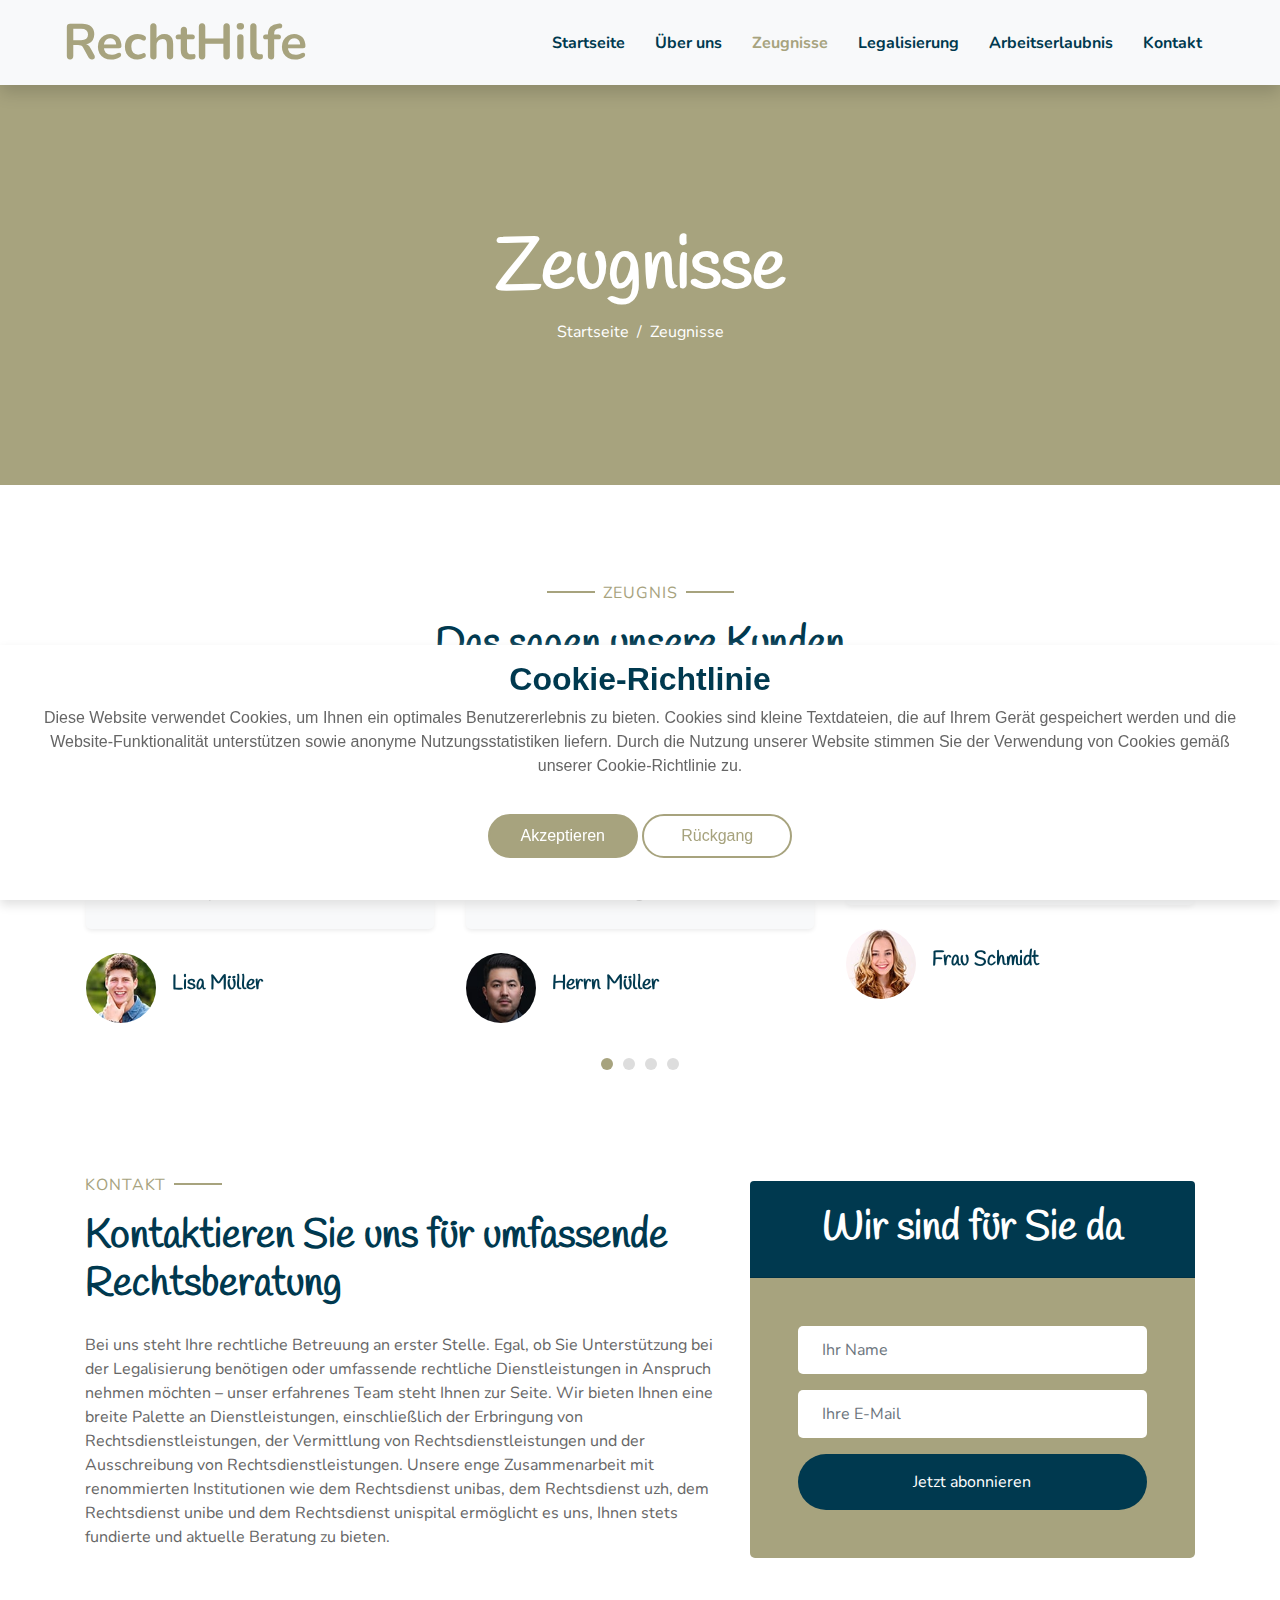
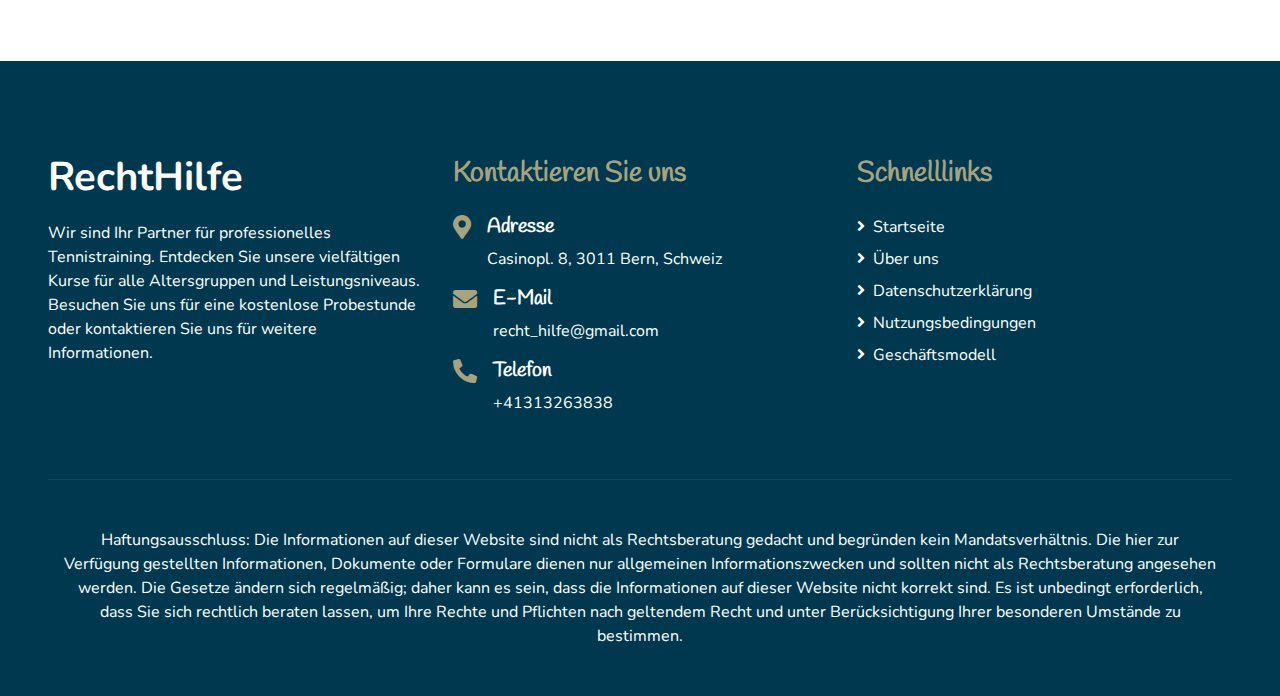
==== testimonials.html @ 183bb385 "WIP" ====
<!DOCTYPE html>
<html lang="en">
    <head>
        <meta charset="utf-8" />
        <title>RechtHilfe</title>
        <meta content="width=device-width, initial-scale=1.0" name="viewport" />
        <meta content="Free HTML Templates" name="keywords" />
        <meta content="Free HTML Templates" name="description" />

        <!-- Favicon -->
        <link href="img/favicon.ico" rel="icon" />

        <!-- Google Web Fonts -->
        <link rel="preconnect" href="https://fonts.gstatic.com" />
        <link
            href="https://fonts.googleapis.com/css2?family=Handlee&family=Nunito&display=swap"
            rel="stylesheet"
        />

        <!-- Font Awesome -->
        <link
            href="https://cdnjs.cloudflare.com/ajax/libs/font-awesome/5.10.0/css/all.min.css"
            rel="stylesheet"
        />

        <!-- Flaticon Font -->
        <link href="lib/flaticon/font/flaticon.css" rel="stylesheet" />

        <!-- Libraries Stylesheet -->
        <link
            href="lib/owlcarousel/assets/owl.carousel.min.css"
            rel="stylesheet"
        />
        <link href="lib/lightbox/css/lightbox.min.css" rel="stylesheet" />

        <!-- Customized Bootstrap Stylesheet -->
        <link href="css/style.css" rel="stylesheet" />
    </head>

    <body>
        <!-- Navbar Start -->
        <div class="container-fluid bg-light position-relative shadow">
            <nav
                class="navbar navbar-expand-lg bg-light navbar-light py-3 py-lg-0 px-0 px-lg-5"
            >
                <a
                    href="index.html"
                    class="navbar-brand font-weight-bold text-secondary"
                    style="font-size: 50px"
                >
                    <span class="text-primary">RechtHilfe</span>
                </a>
                <button
                    type="button"
                    class="navbar-toggler"
                    data-toggle="collapse"
                    data-target="#navbarCollapse"
                >
                    <span class="navbar-toggler-icon"></span>
                </button>
                <div
                    class="collapse navbar-collapse justify-content-between"
                    id="navbarCollapse"
                >
                    <div
                        class="navbar-nav font-weight-bold py-0"
                        style="margin-left: auto"
                    >
                        <a href="index.html" class="nav-item nav-link"
                            >Startseite</a
                        >
                        <a href="about.html" class="nav-item nav-link"
                            >Über uns</a
                        >
                        <a
                            href="testimonials.html"
                            class="nav-item nav-link active"
                            >Zeugnisse</a
                        >
                        <a href="legalization.html" class="nav-item nav-link"
                            >Legalisierung</a
                        >
                        <a href="work-permit.html" class="nav-item nav-link"
                            >Arbeitserlaubnis</a
                        >
                        <a href="contact.html" class="nav-item nav-link"
                            >Kontakt</a
                        >
                    </div>
                </div>
            </nav>
        </div>

        <!-- Navbar End -->

        <!-- Header Start -->
        <div class="container-fluid bg-primary mb-5">
            <div
                class="d-flex flex-column align-items-center justify-content-center"
                style="min-height: 400px"
            >
                <h3 class="display-3 font-weight-bold text-white">Zeugnisse</h3>
                <div class="d-inline-flex text-white">
                    <p class="m-0">
                        <a class="text-white" href="index.html">Startseite</a>
                    </p>
                    <p class="m-0 px-2">/</p>
                    <p class="m-0">Zeugnisse</p>
                </div>
            </div>
        </div>
        <!-- Header End -->

        <!-- Testimonial Start -->
        <div class="container-fluid py-5">
            <div class="container p-0">
                <div class="text-center pb-2">
                    <p class="section-title px-5">
                        <span class="px-2">Zeugnis</span>
                    </p>
                    <h1 class="mb-4">Das sagen unsere Kunden</h1>
                </div>
                <div class="owl-carousel testimonial-carousel">
                    <div class="testimonial-item px-3">
                        <div class="bg-light shadow-sm rounded mb-4 p-4">
                            <h3
                                class="fas fa-quote-left text-primary mr-3"
                            ></h3>
                            Die kompetente Unterstützung durch die Anwälte der
                            Kanzlei war entscheidend für den Erfolg unseres
                            Rechtsstreits. Besonders beeindruckt hat mich die
                            klare Kommunikation und die effiziente Erbringung
                            von Rechtsdienstleistungen.
                        </div>
                        <div class="d-flex align-items-center">
                            <img
                                class="rounded-circle"
                                src="img/testimonial-1.jpg"
                                style="width: 70px; height: 70px"
                                alt="Image"
                            />
                            <div class="pl-3">
                                <h5>Herrn Müller</h5>
                            </div>
                        </div>
                    </div>
                    <div class="testimonial-item px-3">
                        <div class="bg-light shadow-sm rounded mb-4 p-4">
                            <h3
                                class="fas fa-quote-left text-primary mr-3"
                            ></h3>
                            Vielen Dank an das Team für die schnelle Vermittlung
                            von Rechtsdienstleistungen. Ihre Expertise und Ihr
                            Engagement haben es uns ermöglicht, eine
                            maßgeschneiderte Lösung für unser Unternehmen zu
                            finden.
                        </div>
                        <div class="d-flex align-items-center">
                            <img
                                class="rounded-circle"
                                src="img/testimonial-2.jpg"
                                style="width: 70px; height: 70px"
                                alt="Image"
                            />
                            <div class="pl-3">
                                <h5>Frau Schmidt</h5>
                            </div>
                        </div>
                    </div>
                    <div class="testimonial-item px-3">
                        <div class="bg-light shadow-sm rounded mb-4 p-4">
                            <h3
                                class="fas fa-quote-left text-primary mr-3"
                            ></h3>
                            Die unentgeltlichen Rechtsdienstleistungen waren
                            eine große Hilfe während einer schwierigen Zeit. Die
                            Anwälte waren nicht nur fachlich versiert, sondern
                            auch sehr unterstützend.
                        </div>
                        <div class="d-flex align-items-center">
                            <img
                                class="rounded-circle"
                                src="img/testimonial-3.jpg"
                                style="width: 70px; height: 70px"
                                alt="Image"
                            />
                            <div class="pl-3">
                                <h5>Herrn Wagner</h5>
                            </div>
                        </div>
                    </div>
                    <div class="testimonial-item px-3">
                        <div class="bg-light shadow-sm rounded mb-4 p-4">
                            <h3
                                class="fas fa-quote-left text-primary mr-3"
                            ></h3>
                            Die Zusammenarbeit mit der Kanzlei war äußerst
                            professionell. Besonders geschätzt habe ich die
                            umfassende Beratung und die transparente
                            Ausschreibung von Rechtsdienstleistungen. Kann die
                            Kanzlei nur weiterempfehlen.
                        </div>
                        <div class="d-flex align-items-center">
                            <img
                                class="rounded-circle"
                                src="img/testimonial-4.jpg"
                                style="width: 70px; height: 70px"
                                alt="Image"
                            />
                            <div class="pl-3">
                                <h5>Lisa Müller</h5>
                            </div>
                        </div>
                    </div>
                </div>
            </div>
        </div>
        <!-- Testimonial End -->

        <!-- Registration Start -->
        <div class="container-fluid py-5">
            <div class="container">
                <div class="row align-items-center">
                    <div class="col-lg-7 mb-5 mb-lg-0">
                        <p class="section-title pr-5">
                            <span class="pr-2">Kontakt</span>
                        </p>
                        <h1 class="mb-4">
                            Kontaktieren Sie uns für umfassende Rechtsberatung
                        </h1>
                        <p>
                            Bei uns steht Ihre rechtliche Betreuung an erster
                            Stelle. Egal, ob Sie Unterstützung bei der
                            Legalisierung benötigen oder umfassende rechtliche
                            Dienstleistungen in Anspruch nehmen möchten – unser
                            erfahrenes Team steht Ihnen zur Seite. Wir bieten
                            Ihnen eine breite Palette an Dienstleistungen,
                            einschließlich der Erbringung von
                            Rechtsdienstleistungen, der Vermittlung von
                            Rechtsdienstleistungen und der Ausschreibung von
                            Rechtsdienstleistungen. Unsere enge Zusammenarbeit
                            mit renommierten Institutionen wie dem Rechtsdienst
                            unibas, dem Rechtsdienst uzh, dem Rechtsdienst unibe
                            und dem Rechtsdienst unispital ermöglicht es uns,
                            Ihnen stets fundierte und aktuelle Beratung zu
                            bieten.
                        </p>
                    </div>
                    <div class="col-lg-5">
                        <div class="card border-0">
                            <div
                                class="card-header bg-secondary text-center p-4"
                            >
                                <h1 class="text-white m-0">
                                    Wir sind für Sie da
                                </h1>
                            </div>
                            <div
                                class="card-body rounded-bottom bg-primary p-5"
                            >
                                <form>
                                    <div class="form-group">
                                        <input
                                            type="text"
                                            class="form-control border-0 p-4"
                                            placeholder="Ihr Name"
                                            required="required"
                                        />
                                    </div>
                                    <div class="form-group">
                                        <input
                                            type="email"
                                            class="form-control border-0 p-4"
                                            placeholder="Ihre E-Mail"
                                            required="required"
                                            id="email"
                                        />
                                        <div
                                            id="result"
                                            style="color: red"
                                        ></div>
                                    </div>
                                    <div>
                                        <button
                                            class="btn btn-secondary btn-block border-0 py-3"
                                            type="submit"
                                            id="submit"
                                            onclick="sendForm()"
                                        >
                                            Jetzt abonnieren
                                        </button>
                                    </div>
                                </form>
                            </div>
                        </div>
                    </div>
                </div>
            </div>
        </div>
        <!-- Registration End -->

        <!-- Footer Start -->
        <div
            class="container-fluid bg-secondary text-white mt-5 py-5 px-sm-3 px-md-5"
        >
            <div class="row pt-5">
                <div class="col-lg-4 col-md-6 mb-5">
                    <a
                        href=""
                        class="navbar-brand font-weight-bold text-primary m-0 mb-4 p-0"
                        style="font-size: 40px; line-height: 40px"
                    >
                        <span class="text-white">RechtHilfe </span>
                    </a>
                    <p>
                        Wir sind Ihr Partner für professionelles Tennistraining.
                        Entdecken Sie unsere vielfältigen Kurse für alle
                        Altersgruppen und Leistungsniveaus. Besuchen Sie uns für
                        eine kostenlose Probestunde oder kontaktieren Sie uns
                        für weitere Informationen.
                    </p>
                </div>
                <div class="col-lg-4 col-md-6 mb-5">
                    <h3 class="text-primary mb-4">Kontaktieren Sie uns</h3>
                    <div class="d-flex">
                        <h4 class="fa fa-map-marker-alt text-primary"></h4>
                        <div class="pl-3">
                            <h5 class="text-white">Adresse</h5>
                            <p>Casinopl. 8, 3011 Bern, Schweiz</p>
                        </div>
                    </div>
                    <div class="d-flex">
                        <h4 class="fa fa-envelope text-primary"></h4>
                        <div class="pl-3">
                            <h5 class="text-white">E-Mail</h5>
                            <p>recht_hilfe@gmail.com</p>
                        </div>
                    </div>
                    <div class="d-flex">
                        <h4 class="fa fa-phone-alt text-primary"></h4>
                        <div class="pl-3">
                            <h5 class="text-white">Telefon</h5>
                            <p>+41313263838</p>
                        </div>
                    </div>
                </div>
                <div class="col-lg-4 col-md-6 mb-5">
                    <h3 class="text-primary mb-4">Schnelllinks</h3>
                    <div class="d-flex flex-column justify-content-start">
                        <a class="text-white mb-2" href="index.html"
                            ><i class="fa fa-angle-right mr-2"></i>Startseite</a
                        >
                        <a class="text-white mb-2" href="about.html"
                            ><i class="fa fa-angle-right mr-2"></i>Über uns</a
                        >
                        <a class="text-white mb-2" href="privacy-policy.html"
                            ><i class="fa fa-angle-right mr-2"></i
                            >Datenschutzerklärung</a
                        >
                        <a class="text-white mb-2" href="terms-of-use.html"
                            ><i class="fa fa-angle-right mr-2"></i
                            >Nutzungsbedingungen</a
                        >
                        <a class="text-white mb-2" href="business-model.html"
                            ><i class="fa fa-angle-right mr-2"></i
                            >Geschäftsmodell</a
                        >
                    </div>
                </div>
                <!-- <div class="col-lg-3 col-md-6 mb-5">
            <h3 class="text-primary mb-4">Newsletter</h3>
            <form action="">
                <div class="form-group">
                    <input
                        type="text"
                        class="form-control border-0 py-4"
                        placeholder="Ihr Name"
                        required="required"
                    />
                </div>
                <div class="form-group">
                    <input
                        type="email"
                        class="form-control border-0 py-4"
                        placeholder="Ihre E-Mail"
                        required="required"
                        id="email"
                    />
                    <div id="result" style="color: red"></div>
                </div>
                <div>
                    <button
                        class="btn btn-primary btn-block border-0 py-3"
                        type="submit"
                        id="submit"
                        onclick="sendForm()"
                    >
                        Jetzt abonnieren
                    </button>
                </div>
            </form>
        </div> -->
            </div>
            <div
                class="container-fluid pt-5"
                style="border-top: 1px solid rgba(23, 162, 184, 0.2)"
            >
                <p class="m-0 text-center text-white">
                    Haftungsausschluss: Die Informationen auf dieser Website
                    sind nicht als Rechtsberatung gedacht und begründen kein
                    Mandatsverhältnis. Die hier zur Verfügung gestellten
                    Informationen, Dokumente oder Formulare dienen nur
                    allgemeinen Informationszwecken und sollten nicht als
                    Rechtsberatung angesehen werden. Die Gesetze ändern sich
                    regelmäßig; daher kann es sein, dass die Informationen auf
                    dieser Website nicht korrekt sind. Es ist unbedingt
                    erforderlich, dass Sie sich rechtlich beraten lassen, um
                    Ihre Rechte und Pflichten nach geltendem Recht und unter
                    Berücksichtigung Ihrer besonderen Umstände zu bestimmen.
                </p>
            </div>
        </div>

        <!-- Footer End -->

        <!-- Back to Top -->
        <a href="#" class="btn btn-primary p-3 back-to-top"
            ><i class="fa fa-angle-double-up"></i
        ></a>

        <!-- Cookie banner -->
        <div class="cookie-wrapper show">
            <div>
                <i class="bx bx-cookie"></i>
                <h2 style="text-align: center">Cookie-Richtlinie</h2>
            </div>

            <div class="data">
                <p>
                    Diese Website verwendet Cookies, um Ihnen ein optimales
                    Benutzererlebnis zu bieten. Cookies sind kleine Textdateien,
                    die auf Ihrem Gerät gespeichert werden und die
                    Website-Funktionalität unterstützen sowie anonyme
                    Nutzungsstatistiken liefern. Durch die Nutzung unserer
                    Website stimmen Sie der Verwendung von Cookies gemäß unserer
                    Cookie-Richtlinie zu.
                </p>
            </div>

            <div class="buttons">
                <button class="cookie-button" id="acceptBtn">
                    Akzeptieren
                </button>
                <button class="cookie-button" id="declineBtn">Rückgang</button>
            </div>
        </div>
        <!-- End Cookie banner -->

        <!-- JavaScript Libraries -->
        <script src="https://code.jquery.com/jquery-3.4.1.min.js"></script>
        <script src="https://stackpath.bootstrapcdn.com/bootstrap/4.4.1/js/bootstrap.bundle.min.js"></script>
        <script src="lib/easing/easing.min.js"></script>
        <script src="lib/owlcarousel/owl.carousel.min.js"></script>
        <script src="lib/isotope/isotope.pkgd.min.js"></script>
        <script src="lib/lightbox/js/lightbox.min.js"></script>

        <!-- Contact Javascript File -->
        <script src="mail/jqBootstrapValidation.min.js"></script>
        <script src="mail/contact.js"></script>

        <!-- Template Javascript -->
        <script src="js/main.js"></script>
        <script src="js/contact-form.js"></script>
        <script src="js/cookiebanner.js"></script>
    </body>
</html>
---- lib/flaticon/font/flaticon.css ----
@font-face {
  font-family: "Flaticon";
  src: url("./Flaticon.eot");
  src: url("./Flaticon.eot?#iefix") format("embedded-opentype"),
       url("./Flaticon.woff2") format("woff2"),
       url("./Flaticon.woff") format("woff"),
       url("./Flaticon.ttf") format("truetype"),
       url("./Flaticon.svg#Flaticon") format("svg");
  font-weight: normal;
  font-style: normal;
}

@media screen and (-webkit-min-device-pixel-ratio:0) {
  @font-face {
    font-family: "Flaticon";
    src: url("./Flaticon.svg#Flaticon") format("svg");
  }
}

[class^="flaticon-"]:before, [class*=" flaticon-"]:before,
[class^="flaticon-"]:after, [class*=" flaticon-"]:after {   
  font-family: Flaticon;
        font-size: 20px;
font-style: normal;
margin-left: 20px;
}

.flaticon-001-swing:before { content: "\f100"; }
.flaticon-002-bricks:before { content: "\f101"; }
.flaticon-003-feeding-bottle:before { content: "\f102"; }
.flaticon-004-balloons:before { content: "\f103"; }
.flaticon-005-marker:before { content: "\f104"; }
.flaticon-006-spinning-top:before { content: "\f105"; }
.flaticon-007-sandbox:before { content: "\f106"; }
.flaticon-008-tambourine:before { content: "\f107"; }
.flaticon-009-bib:before { content: "\f108"; }
.flaticon-010-slide:before { content: "\f109"; }
.flaticon-011-mat:before { content: "\f10a"; }
.flaticon-012-kite:before { content: "\f10b"; }
.flaticon-013-brush:before { content: "\f10c"; }
.flaticon-014-blackboard:before { content: "\f10d"; }
.flaticon-015-potty:before { content: "\f10e"; }
.flaticon-016-apple:before { content: "\f10f"; }
.flaticon-017-toy-car:before { content: "\f110"; }
.flaticon-018-ball:before { content: "\f111"; }
.flaticon-019-pencil:before { content: "\f112"; }
.flaticon-020-rattle:before { content: "\f113"; }
.flaticon-021-juice-box:before { content: "\f114"; }
.flaticon-022-drum:before { content: "\f115"; }
.flaticon-023-girl:before { content: "\f116"; }
.flaticon-024-shape-toy:before { content: "\f117"; }
.flaticon-025-sandwich:before { content: "\f118"; }
.flaticon-026-paper-boat:before { content: "\f119"; }
.flaticon-027-xylophone:before { content: "\f11a"; }
.flaticon-028-kindergarten:before { content: "\f11b"; }
.flaticon-029-clock:before { content: "\f11c"; }
.flaticon-030-crayons:before { content: "\f11d"; }
.flaticon-031-bell:before { content: "\f11e"; }
.flaticon-032-book:before { content: "\f11f"; }
.flaticon-033-blocks:before { content: "\f120"; }
.flaticon-034-popsicle:before { content: "\f121"; }
.flaticon-035-table:before { content: "\f122"; }
.flaticon-036-boy:before { content: "\f123"; }
.flaticon-037-toys:before { content: "\f124"; }
.flaticon-038-locker:before { content: "\f125"; }
.flaticon-039-seesaw:before { content: "\f126"; }
.flaticon-040-puzzle:before { content: "\f127"; }
.flaticon-041-abacus:before { content: "\f128"; }
.flaticon-042-synthesizer:before { content: "\f129"; }
.flaticon-043-teddy-bear:before { content: "\f12a"; }
.flaticon-044-scissors:before { content: "\f12b"; }
.flaticon-045-cookies:before { content: "\f12c"; }
.flaticon-046-bucket:before { content: "\f12d"; }
.flaticon-047-backpack:before { content: "\f12e"; }
.flaticon-048-paper-plane:before { content: "\f12f"; }
.flaticon-049-cutlery:before { content: "\f130"; }
.flaticon-050-fence:before { content: "\f131"; }
---- css/style.css ----
/******* Bootstrap Theming ********/

:root {
    --blue: #007bff;
    --indigo: #6610f2;
    --purple: #6f42c1;
    --pink: #e83e8c;
    --red: #dc3545;
    --orange: #fd7e14;
    --yellow: #ffc107;
    --green: #28a745;
    --teal: #20c997;
    --cyan: #a7a37e;
    --white: #fff;
    --gray: #6c757d;
    --gray-dark: #343a40;
    --primary: #a7a37e;
    --secondary: #00394f;
    --success: #28a745;
    --info: #a7a37e;
    --warning: #ffc107;
    --danger: #dc3545;
    --light: #f8f9fa;
    --dark: #343a40;
    --breakpoint-xs: 0;
    --breakpoint-sm: 576px;
    --breakpoint-md: 768px;
    --breakpoint-lg: 992px;
    --breakpoint-xl: 1200px;
    --font-family-sans-serif: 'Nunito', sans-serif;
    --font-family-monospace: SFMono-Regular, Menlo, Monaco, Consolas,
        'Liberation Mono', 'Courier New', monospace;
}

*,
*::before,
*::after {
    box-sizing: border-box;
}

html {
    font-family: sans-serif;
    line-height: 1.15;
    -webkit-text-size-adjust: 100%;
    -webkit-tap-highlight-color: rgba(0, 0, 0, 0);
}

article,
aside,
figcaption,
figure,
footer,
header,
hgroup,
main,
nav,
section {
    display: block;
}

body {
    margin: 0;
    font-family: 'Nunito', sans-serif;
    font-size: 1rem;
    font-weight: 400;
    line-height: 1.5;
    color: #666666;
    text-align: left;
    background-color: #fff;
}

[tabindex='-1']:focus:not(:focus-visible) {
    outline: 0 !important;
}

hr {
    box-sizing: content-box;
    height: 0;
    overflow: visible;
}

h1,
h2,
h3,
h4,
h5,
h6 {
    margin-top: 0;
    margin-bottom: 0.5rem;
}

p {
    margin-top: 0;
    margin-bottom: 1rem;
}

abbr[title],
abbr[data-original-title] {
    text-decoration: underline;
    text-decoration: underline dotted;
    cursor: help;
    border-bottom: 0;
    text-decoration-skip-ink: none;
}

address {
    margin-bottom: 1rem;
    font-style: normal;
    line-height: inherit;
}

ol,
ul,
dl {
    margin-top: 0;
    margin-bottom: 1rem;
}

ol ol,
ul ul,
ol ul,
ul ol {
    margin-bottom: 0;
}

dt {
    font-weight: 700;
}

dd {
    margin-bottom: 0.5rem;
    margin-left: 0;
}

blockquote {
    margin: 0 0 1rem;
}

b,
strong {
    font-weight: bolder;
}

small {
    font-size: 80%;
}

sub,
sup {
    position: relative;
    font-size: 75%;
    line-height: 0;
    vertical-align: baseline;
}

sub {
    bottom: -0.25em;
}

sup {
    top: -0.5em;
}

a {
    color: #a7a37e;
    text-decoration: none;
    background-color: transparent;
}

a:hover {
    color: #0f6674;
    text-decoration: underline;
}

a:not([href]):not([class]) {
    color: inherit;
    text-decoration: none;
}

a:not([href]):not([class]):hover {
    color: inherit;
    text-decoration: none;
}

pre,
code,
kbd,
samp {
    font-family: SFMono-Regular, Menlo, Monaco, Consolas, 'Liberation Mono',
        'Courier New', monospace;
    font-size: 1em;
}

pre {
    margin-top: 0;
    margin-bottom: 1rem;
    overflow: auto;
    -ms-overflow-style: scrollbar;
}

figure {
    margin: 0 0 1rem;
}

img {
    vertical-align: middle;
    border-style: none;
}

svg {
    overflow: hidden;
    vertical-align: middle;
}

table {
    border-collapse: collapse;
}

caption {
    padding-top: 0.75rem;
    padding-bottom: 0.75rem;
    color: #6c757d;
    text-align: left;
    caption-side: bottom;
}

th {
    text-align: inherit;
    text-align: -webkit-match-parent;
}

label {
    display: inline-block;
    margin-bottom: 0.5rem;
}

button {
    border-radius: 0;
}

button:focus {
    outline: 1px dotted;
    outline: 5px auto -webkit-focus-ring-color;
}

input,
button,
select,
optgroup,
textarea {
    margin: 0;
    font-family: inherit;
    font-size: inherit;
    line-height: inherit;
}

button,
input {
    overflow: visible;
}

button,
select {
    text-transform: none;
}

[role='button'] {
    cursor: pointer;
}

select {
    word-wrap: normal;
}

button,
[type='button'],
[type='reset'],
[type='submit'] {
    -webkit-appearance: button;
}

button:not(:disabled),
[type='button']:not(:disabled),
[type='reset']:not(:disabled),
[type='submit']:not(:disabled) {
    cursor: pointer;
}

button::-moz-focus-inner,
[type='button']::-moz-focus-inner,
[type='reset']::-moz-focus-inner,
[type='submit']::-moz-focus-inner {
    padding: 0;
    border-style: none;
}

input[type='radio'],
input[type='checkbox'] {
    box-sizing: border-box;
    padding: 0;
}

textarea {
    overflow: auto;
    resize: vertical;
}

fieldset {
    min-width: 0;
    padding: 0;
    margin: 0;
    border: 0;
}

legend {
    display: block;
    width: 100%;
    max-width: 100%;
    padding: 0;
    margin-bottom: 0.5rem;
    font-size: 1.5rem;
    line-height: inherit;
    color: inherit;
    white-space: normal;
}

@media (max-width: 1200px) {
    legend {
        font-size: calc(1.275rem + 0.3vw);
    }
}

progress {
    vertical-align: baseline;
}

[type='number']::-webkit-inner-spin-button,
[type='number']::-webkit-outer-spin-button {
    height: auto;
}

[type='search'] {
    outline-offset: -2px;
    -webkit-appearance: none;
}

[type='search']::-webkit-search-decoration {
    -webkit-appearance: none;
}

::-webkit-file-upload-button {
    font: inherit;
    -webkit-appearance: button;
}

output {
    display: inline-block;
}

summary {
    display: list-item;
    cursor: pointer;
}

template {
    display: none;
}

[hidden] {
    display: none !important;
}

h1,
h2,
h3,
h4,
h5,
h6,
.h1,
.h2,
.h3,
.h4,
.h5,
.h6 {
    margin-bottom: 0.5rem;
    font-family: 'Handlee', cursive;
    font-weight: bold;
    line-height: 1.2;
    color: #00394f;
}

h1,
.h1 {
    font-size: 2.5rem;
}

@media (max-width: 1200px) {
    h1,
    .h1 {
        font-size: calc(1.375rem + 1.5vw);
    }
}

h2,
.h2 {
    font-size: 2rem;
}

@media (max-width: 1200px) {
    h2,
    .h2 {
        font-size: calc(1.325rem + 0.9vw);
    }
}

h3,
.h3 {
    font-size: 1.75rem;
}

@media (max-width: 1200px) {
    h3,
    .h3 {
        font-size: calc(1.3rem + 0.6vw);
    }
}

h4,
.h4 {
    font-size: 1.5rem;
}

@media (max-width: 1200px) {
    h4,
    .h4 {
        font-size: calc(1.275rem + 0.3vw);
    }
}

h5,
.h5 {
    font-size: 1.25rem;
}

h6,
.h6 {
    font-size: 1rem;
}

.lead {
    font-size: 1.25rem;
    font-weight: 300;
}

.display-1 {
    font-size: 6rem;
    font-weight: 300;
    line-height: 1.2;
}

@media (max-width: 1200px) {
    .display-1 {
        font-size: calc(1.725rem + 5.7vw);
    }
}

.display-2 {
    font-size: 5.5rem;
    font-weight: 300;
    line-height: 1.2;
}

@media (max-width: 1200px) {
    .display-2 {
        font-size: calc(1.675rem + 5.1vw);
    }
}

.display-3 {
    font-size: 4.5rem;
    font-weight: 300;
    line-height: 1.2;
}

@media (max-width: 1200px) {
    .display-3 {
        font-size: calc(1.575rem + 3.9vw);
    }
}

.display-4 {
    font-size: 3.5rem;
    font-weight: 300;
    line-height: 1.2;
}

@media (max-width: 1200px) {
    .display-4 {
        font-size: calc(1.475rem + 2.7vw);
    }
}

hr {
    margin-top: 1rem;
    margin-bottom: 1rem;
    border: 0;
    border-top: 1px solid rgba(0, 0, 0, 0.1);
}

small,
.small {
    font-size: 80%;
    font-weight: 400;
}

mark,
.mark {
    padding: 0.2em;
    background-color: #fcf8e3;
}

.list-unstyled {
    padding-left: 0;
    list-style: none;
}

.list-inline {
    padding-left: 0;
    list-style: none;
}

.list-inline-item {
    display: inline-block;
}

.list-inline-item:not(:last-child) {
    margin-right: 0.5rem;
}

.initialism {
    font-size: 90%;
    text-transform: uppercase;
}

.blockquote {
    margin-bottom: 1rem;
    font-size: 1.25rem;
}

.blockquote-footer {
    display: block;
    font-size: 80%;
    color: #6c757d;
}

.blockquote-footer::before {
    content: '\2014\00A0';
}

.img-fluid {
    max-width: 100%;
    height: auto;
}

.img-thumbnail {
    padding: 0.25rem;
    background-color: #fff;
    border: 1px solid #dee2e6;
    border-radius: 5px;
    max-width: 100%;
    height: auto;
}

.figure {
    display: inline-block;
}

.figure-img {
    margin-bottom: 0.5rem;
    line-height: 1;
}

.figure-caption {
    font-size: 90%;
    color: #6c757d;
}

code {
    font-size: 87.5%;
    color: #e83e8c;
    word-wrap: break-word;
}

a > code {
    color: inherit;
}

kbd {
    padding: 0.2rem 0.4rem;
    font-size: 87.5%;
    color: #fff;
    background-color: #212529;
    border-radius: 0.2rem;
}

kbd kbd {
    padding: 0;
    font-size: 100%;
    font-weight: 700;
}

pre {
    display: block;
    font-size: 87.5%;
    color: #212529;
}

pre code {
    font-size: inherit;
    color: inherit;
    word-break: normal;
}

.pre-scrollable {
    max-height: 340px;
    overflow-y: scroll;
}

.container,
.container-fluid,
.container-sm,
.container-md,
.container-lg,
.container-xl {
    width: 100%;
    padding-right: 15px;
    padding-left: 15px;
    margin-right: auto;
    margin-left: auto;
}

@media (min-width: 576px) {
    .container,
    .container-sm {
        max-width: 540px;
    }
}

@media (min-width: 768px) {
    .container,
    .container-sm,
    .container-md {
        max-width: 720px;
    }
}

@media (min-width: 992px) {
    .container,
    .container-sm,
    .container-md,
    .container-lg {
        max-width: 960px;
    }
}

@media (min-width: 1200px) {
    .container,
    .container-sm,
    .container-md,
    .container-lg,
    .container-xl {
        max-width: 1140px;
    }
}

.row {
    display: flex;
    flex-wrap: wrap;
    margin-right: -15px;
    margin-left: -15px;
}

.no-gutters {
    margin-right: 0;
    margin-left: 0;
}

.no-gutters > .col,
.no-gutters > [class*='col-'] {
    padding-right: 0;
    padding-left: 0;
}

.col-1,
.col-2,
.col-3,
.col-4,
.col-5,
.col-6,
.col-7,
.col-8,
.col-9,
.col-10,
.col-11,
.col-12,
.col,
.col-auto,
.col-sm-1,
.col-sm-2,
.col-sm-3,
.col-sm-4,
.col-sm-5,
.col-sm-6,
.col-sm-7,
.col-sm-8,
.col-sm-9,
.col-sm-10,
.col-sm-11,
.col-sm-12,
.col-sm,
.col-sm-auto,
.col-md-1,
.col-md-2,
.col-md-3,
.col-md-4,
.col-md-5,
.col-md-6,
.col-md-7,
.col-md-8,
.col-md-9,
.col-md-10,
.col-md-11,
.col-md-12,
.col-md,
.col-md-auto,
.col-lg-1,
.col-lg-2,
.col-lg-3,
.col-lg-4,
.col-lg-5,
.col-lg-6,
.col-lg-7,
.col-lg-8,
.col-lg-9,
.col-lg-10,
.col-lg-11,
.col-lg-12,
.col-lg,
.col-lg-auto,
.col-xl-1,
.col-xl-2,
.col-xl-3,
.col-xl-4,
.col-xl-5,
.col-xl-6,
.col-xl-7,
.col-xl-8,
.col-xl-9,
.col-xl-10,
.col-xl-11,
.col-xl-12,
.col-xl,
.col-xl-auto {
    position: relative;
    width: 100%;
    padding-right: 15px;
    padding-left: 15px;
}

.col {
    flex-basis: 0;
    flex-grow: 1;
    max-width: 100%;
}

.row-cols-1 > * {
    flex: 0 0 100%;
    max-width: 100%;
}

.row-cols-2 > * {
    flex: 0 0 50%;
    max-width: 50%;
}

.row-cols-3 > * {
    flex: 0 0 33.33333%;
    max-width: 33.33333%;
}

.row-cols-4 > * {
    flex: 0 0 25%;
    max-width: 25%;
}

.row-cols-5 > * {
    flex: 0 0 20%;
    max-width: 20%;
}

.row-cols-6 > * {
    flex: 0 0 16.66667%;
    max-width: 16.66667%;
}

.col-auto {
    flex: 0 0 auto;
    width: auto;
    max-width: 100%;
}

.col-1 {
    flex: 0 0 8.33333%;
    max-width: 8.33333%;
}

.col-2 {
    flex: 0 0 16.66667%;
    max-width: 16.66667%;
}

.col-3 {
    flex: 0 0 25%;
    max-width: 25%;
}

.col-4 {
    flex: 0 0 33.33333%;
    max-width: 33.33333%;
}

.col-5 {
    flex: 0 0 41.66667%;
    max-width: 41.66667%;
}

.col-6 {
    flex: 0 0 50%;
    max-width: 50%;
}

.col-7 {
    flex: 0 0 58.33333%;
    max-width: 58.33333%;
}

.col-8 {
    flex: 0 0 66.66667%;
    max-width: 66.66667%;
}

.col-9 {
    flex: 0 0 75%;
    max-width: 75%;
}

.col-10 {
    flex: 0 0 83.33333%;
    max-width: 83.33333%;
}

.col-11 {
    flex: 0 0 91.66667%;
    max-width: 91.66667%;
}

.col-12 {
    flex: 0 0 100%;
    max-width: 100%;
}

.order-first {
    order: -1;
}

.order-last {
    order: 13;
}

.order-0 {
    order: 0;
}

.order-1 {
    order: 1;
}

.order-2 {
    order: 2;
}

.order-3 {
    order: 3;
}

.order-4 {
    order: 4;
}

.order-5 {
    order: 5;
}

.order-6 {
    order: 6;
}

.order-7 {
    order: 7;
}

.order-8 {
    order: 8;
}

.order-9 {
    order: 9;
}

.order-10 {
    order: 10;
}

.order-11 {
    order: 11;
}

.order-12 {
    order: 12;
}

.offset-1 {
    margin-left: 8.33333%;
}

.offset-2 {
    margin-left: 16.66667%;
}

.offset-3 {
    margin-left: 25%;
}

.offset-4 {
    margin-left: 33.33333%;
}

.offset-5 {
    margin-left: 41.66667%;
}

.offset-6 {
    margin-left: 50%;
}

.offset-7 {
    margin-left: 58.33333%;
}

.offset-8 {
    margin-left: 66.66667%;
}

.offset-9 {
    margin-left: 75%;
}

.offset-10 {
    margin-left: 83.33333%;
}

.offset-11 {
    margin-left: 91.66667%;
}

@media (min-width: 576px) {
    .col-sm {
        flex-basis: 0;
        flex-grow: 1;
        max-width: 100%;
    }
    .row-cols-sm-1 > * {
        flex: 0 0 100%;
        max-width: 100%;
    }
    .row-cols-sm-2 > * {
        flex: 0 0 50%;
        max-width: 50%;
    }
    .row-cols-sm-3 > * {
        flex: 0 0 33.33333%;
        max-width: 33.33333%;
    }
    .row-cols-sm-4 > * {
        flex: 0 0 25%;
        max-width: 25%;
    }
    .row-cols-sm-5 > * {
        flex: 0 0 20%;
        max-width: 20%;
    }
    .row-cols-sm-6 > * {
        flex: 0 0 16.66667%;
        max-width: 16.66667%;
    }
    .col-sm-auto {
        flex: 0 0 auto;
        width: auto;
        max-width: 100%;
    }
    .col-sm-1 {
        flex: 0 0 8.33333%;
        max-width: 8.33333%;
    }
    .col-sm-2 {
        flex: 0 0 16.66667%;
        max-width: 16.66667%;
    }
    .col-sm-3 {
        flex: 0 0 25%;
        max-width: 25%;
    }
    .col-sm-4 {
        flex: 0 0 33.33333%;
        max-width: 33.33333%;
    }
    .col-sm-5 {
        flex: 0 0 41.66667%;
        max-width: 41.66667%;
    }
    .col-sm-6 {
        flex: 0 0 50%;
        max-width: 50%;
    }
    .col-sm-7 {
        flex: 0 0 58.33333%;
        max-width: 58.33333%;
    }
    .col-sm-8 {
        flex: 0 0 66.66667%;
        max-width: 66.66667%;
    }
    .col-sm-9 {
        flex: 0 0 75%;
        max-width: 75%;
    }
    .col-sm-10 {
        flex: 0 0 83.33333%;
        max-width: 83.33333%;
    }
    .col-sm-11 {
        flex: 0 0 91.66667%;
        max-width: 91.66667%;
    }
    .col-sm-12 {
        flex: 0 0 100%;
        max-width: 100%;
    }
    .order-sm-first {
        order: -1;
    }
    .order-sm-last {
        order: 13;
    }
    .order-sm-0 {
        order: 0;
    }
    .order-sm-1 {
        order: 1;
    }
    .order-sm-2 {
        order: 2;
    }
    .order-sm-3 {
        order: 3;
    }
    .order-sm-4 {
        order: 4;
    }
    .order-sm-5 {
        order: 5;
    }
    .order-sm-6 {
        order: 6;
    }
    .order-sm-7 {
        order: 7;
    }
    .order-sm-8 {
        order: 8;
    }
    .order-sm-9 {
        order: 9;
    }
    .order-sm-10 {
        order: 10;
    }
    .order-sm-11 {
        order: 11;
    }
    .order-sm-12 {
        order: 12;
    }
    .offset-sm-0 {
        margin-left: 0;
    }
    .offset-sm-1 {
        margin-left: 8.33333%;
    }
    .offset-sm-2 {
        margin-left: 16.66667%;
    }
    .offset-sm-3 {
        margin-left: 25%;
    }
    .offset-sm-4 {
        margin-left: 33.33333%;
    }
    .offset-sm-5 {
        margin-left: 41.66667%;
    }
    .offset-sm-6 {
        margin-left: 50%;
    }
    .offset-sm-7 {
        margin-left: 58.33333%;
    }
    .offset-sm-8 {
        margin-left: 66.66667%;
    }
    .offset-sm-9 {
        margin-left: 75%;
    }
    .offset-sm-10 {
        margin-left: 83.33333%;
    }
    .offset-sm-11 {
        margin-left: 91.66667%;
    }
}

@media (min-width: 768px) {
    .col-md {
        flex-basis: 0;
        flex-grow: 1;
        max-width: 100%;
    }
    .row-cols-md-1 > * {
        flex: 0 0 100%;
        max-width: 100%;
    }
    .row-cols-md-2 > * {
        flex: 0 0 50%;
        max-width: 50%;
    }
    .row-cols-md-3 > * {
        flex: 0 0 33.33333%;
        max-width: 33.33333%;
    }
    .row-cols-md-4 > * {
        flex: 0 0 25%;
        max-width: 25%;
    }
    .row-cols-md-5 > * {
        flex: 0 0 20%;
        max-width: 20%;
    }
    .row-cols-md-6 > * {
        flex: 0 0 16.66667%;
        max-width: 16.66667%;
    }
    .col-md-auto {
        flex: 0 0 auto;
        width: auto;
        max-width: 100%;
    }
    .col-md-1 {
        flex: 0 0 8.33333%;
        max-width: 8.33333%;
    }
    .col-md-2 {
        flex: 0 0 16.66667%;
        max-width: 16.66667%;
    }
    .col-md-3 {
        flex: 0 0 25%;
        max-width: 25%;
    }
    .col-md-4 {
        flex: 0 0 33.33333%;
        max-width: 33.33333%;
    }
    .col-md-5 {
        flex: 0 0 41.66667%;
        max-width: 41.66667%;
    }
    .col-md-6 {
        flex: 0 0 50%;
        max-width: 50%;
    }
    .col-md-7 {
        flex: 0 0 58.33333%;
        max-width: 58.33333%;
    }
    .col-md-8 {
        flex: 0 0 66.66667%;
        max-width: 66.66667%;
    }
    .col-md-9 {
        flex: 0 0 75%;
        max-width: 75%;
    }
    .col-md-10 {
        flex: 0 0 83.33333%;
        max-width: 83.33333%;
    }
    .col-md-11 {
        flex: 0 0 91.66667%;
        max-width: 91.66667%;
    }
    .col-md-12 {
        flex: 0 0 100%;
        max-width: 100%;
    }
    .order-md-first {
        order: -1;
    }
    .order-md-last {
        order: 13;
    }
    .order-md-0 {
        order: 0;
    }
    .order-md-1 {
        order: 1;
    }
    .order-md-2 {
        order: 2;
    }
    .order-md-3 {
        order: 3;
    }
    .order-md-4 {
        order: 4;
    }
    .order-md-5 {
        order: 5;
    }
    .order-md-6 {
        order: 6;
    }
    .order-md-7 {
        order: 7;
    }
    .order-md-8 {
        order: 8;
    }
    .order-md-9 {
        order: 9;
    }
    .order-md-10 {
        order: 10;
    }
    .order-md-11 {
        order: 11;
    }
    .order-md-12 {
        order: 12;
    }
    .offset-md-0 {
        margin-left: 0;
    }
    .offset-md-1 {
        margin-left: 8.33333%;
    }
    .offset-md-2 {
        margin-left: 16.66667%;
    }
    .offset-md-3 {
        margin-left: 25%;
    }
    .offset-md-4 {
        margin-left: 33.33333%;
    }
    .offset-md-5 {
        margin-left: 41.66667%;
    }
    .offset-md-6 {
        margin-left: 50%;
    }
    .offset-md-7 {
        margin-left: 58.33333%;
    }
    .offset-md-8 {
        margin-left: 66.66667%;
    }
    .offset-md-9 {
        margin-left: 75%;
    }
    .offset-md-10 {
        margin-left: 83.33333%;
    }
    .offset-md-11 {
        margin-left: 91.66667%;
    }
}

@media (min-width: 992px) {
    .col-lg {
        flex-basis: 0;
        flex-grow: 1;
        max-width: 100%;
    }
    .row-cols-lg-1 > * {
        flex: 0 0 100%;
        max-width: 100%;
    }
    .row-cols-lg-2 > * {
        flex: 0 0 50%;
        max-width: 50%;
    }
    .row-cols-lg-3 > * {
        flex: 0 0 33.33333%;
        max-width: 33.33333%;
    }
    .row-cols-lg-4 > * {
        flex: 0 0 25%;
        max-width: 25%;
    }
    .row-cols-lg-5 > * {
        flex: 0 0 20%;
        max-width: 20%;
    }
    .row-cols-lg-6 > * {
        flex: 0 0 16.66667%;
        max-width: 16.66667%;
    }
    .col-lg-auto {
        flex: 0 0 auto;
        width: auto;
        max-width: 100%;
    }
    .col-lg-1 {
        flex: 0 0 8.33333%;
        max-width: 8.33333%;
    }
    .col-lg-2 {
        flex: 0 0 16.66667%;
        max-width: 16.66667%;
    }
    .col-lg-3 {
        flex: 0 0 25%;
        max-width: 25%;
    }
    .col-lg-4 {
        flex: 0 0 33.33333%;
        max-width: 33.33333%;
    }
    .col-lg-5 {
        flex: 0 0 41.66667%;
        max-width: 41.66667%;
    }
    .col-lg-6 {
        flex: 0 0 50%;
        max-width: 50%;
    }
    .col-lg-7 {
        flex: 0 0 58.33333%;
        max-width: 58.33333%;
    }
    .col-lg-8 {
        flex: 0 0 66.66667%;
        max-width: 66.66667%;
    }
    .col-lg-9 {
        flex: 0 0 75%;
        max-width: 75%;
    }
    .col-lg-10 {
        flex: 0 0 83.33333%;
        max-width: 83.33333%;
    }
    .col-lg-11 {
        flex: 0 0 91.66667%;
        max-width: 91.66667%;
    }
    .col-lg-12 {
        flex: 0 0 100%;
        max-width: 100%;
    }
    .order-lg-first {
        order: -1;
    }
    .order-lg-last {
        order: 13;
    }
    .order-lg-0 {
        order: 0;
    }
    .order-lg-1 {
        order: 1;
    }
    .order-lg-2 {
        order: 2;
    }
    .order-lg-3 {
        order: 3;
    }
    .order-lg-4 {
        order: 4;
    }
    .order-lg-5 {
        order: 5;
    }
    .order-lg-6 {
        order: 6;
    }
    .order-lg-7 {
        order: 7;
    }
    .order-lg-8 {
        order: 8;
    }
    .order-lg-9 {
        order: 9;
    }
    .order-lg-10 {
        order: 10;
    }
    .order-lg-11 {
        order: 11;
    }
    .order-lg-12 {
        order: 12;
    }
    .offset-lg-0 {
        margin-left: 0;
    }
    .offset-lg-1 {
        margin-left: 8.33333%;
    }
    .offset-lg-2 {
        margin-left: 16.66667%;
    }
    .offset-lg-3 {
        margin-left: 25%;
    }
    .offset-lg-4 {
        margin-left: 33.33333%;
    }
    .offset-lg-5 {
        margin-left: 41.66667%;
    }
    .offset-lg-6 {
        margin-left: 50%;
    }
    .offset-lg-7 {
        margin-left: 58.33333%;
    }
    .offset-lg-8 {
        margin-left: 66.66667%;
    }
    .offset-lg-9 {
        margin-left: 75%;
    }
    .offset-lg-10 {
        margin-left: 83.33333%;
    }
    .offset-lg-11 {
        margin-left: 91.66667%;
    }
}

@media (min-width: 1200px) {
    .col-xl {
        flex-basis: 0;
        flex-grow: 1;
        max-width: 100%;
    }
    .row-cols-xl-1 > * {
        flex: 0 0 100%;
        max-width: 100%;
    }
    .row-cols-xl-2 > * {
        flex: 0 0 50%;
        max-width: 50%;
    }
    .row-cols-xl-3 > * {
        flex: 0 0 33.33333%;
        max-width: 33.33333%;
    }
    .row-cols-xl-4 > * {
        flex: 0 0 25%;
        max-width: 25%;
    }
    .row-cols-xl-5 > * {
        flex: 0 0 20%;
        max-width: 20%;
    }
    .row-cols-xl-6 > * {
        flex: 0 0 16.66667%;
        max-width: 16.66667%;
    }
    .col-xl-auto {
        flex: 0 0 auto;
        width: auto;
        max-width: 100%;
    }
    .col-xl-1 {
        flex: 0 0 8.33333%;
        max-width: 8.33333%;
    }
    .col-xl-2 {
        flex: 0 0 16.66667%;
        max-width: 16.66667%;
    }
    .col-xl-3 {
        flex: 0 0 25%;
        max-width: 25%;
    }
    .col-xl-4 {
        flex: 0 0 33.33333%;
        max-width: 33.33333%;
    }
    .col-xl-5 {
        flex: 0 0 41.66667%;
        max-width: 41.66667%;
    }
    .col-xl-6 {
        flex: 0 0 50%;
        max-width: 50%;
    }
    .col-xl-7 {
        flex: 0 0 58.33333%;
        max-width: 58.33333%;
    }
    .col-xl-8 {
        flex: 0 0 66.66667%;
        max-width: 66.66667%;
    }
    .col-xl-9 {
        flex: 0 0 75%;
        max-width: 75%;
    }
    .col-xl-10 {
        flex: 0 0 83.33333%;
        max-width: 83.33333%;
    }
    .col-xl-11 {
        flex: 0 0 91.66667%;
        max-width: 91.66667%;
    }
    .col-xl-12 {
        flex: 0 0 100%;
        max-width: 100%;
    }
    .order-xl-first {
        order: -1;
    }
    .order-xl-last {
        order: 13;
    }
    .order-xl-0 {
        order: 0;
    }
    .order-xl-1 {
        order: 1;
    }
    .order-xl-2 {
        order: 2;
    }
    .order-xl-3 {
        order: 3;
    }
    .order-xl-4 {
        order: 4;
    }
    .order-xl-5 {
        order: 5;
    }
    .order-xl-6 {
        order: 6;
    }
    .order-xl-7 {
        order: 7;
    }
    .order-xl-8 {
        order: 8;
    }
    .order-xl-9 {
        order: 9;
    }
    .order-xl-10 {
        order: 10;
    }
    .order-xl-11 {
        order: 11;
    }
    .order-xl-12 {
        order: 12;
    }
    .offset-xl-0 {
        margin-left: 0;
    }
    .offset-xl-1 {
        margin-left: 8.33333%;
    }
    .offset-xl-2 {
        margin-left: 16.66667%;
    }
    .offset-xl-3 {
        margin-left: 25%;
    }
    .offset-xl-4 {
        margin-left: 33.33333%;
    }
    .offset-xl-5 {
        margin-left: 41.66667%;
    }
    .offset-xl-6 {
        margin-left: 50%;
    }
    .offset-xl-7 {
        margin-left: 58.33333%;
    }
    .offset-xl-8 {
        margin-left: 66.66667%;
    }
    .offset-xl-9 {
        margin-left: 75%;
    }
    .offset-xl-10 {
        margin-left: 83.33333%;
    }
    .offset-xl-11 {
        margin-left: 91.66667%;
    }
}

.table {
    width: 100%;
    margin-bottom: 1rem;
    color: #666666;
}

.table th,
.table td {
    padding: 0.75rem;
    vertical-align: top;
    border-top: 1px solid #dee2e6;
}

.table thead th {
    vertical-align: bottom;
    border-bottom: 2px solid #dee2e6;
}

.table tbody + tbody {
    border-top: 2px solid #dee2e6;
}

.table-sm th,
.table-sm td {
    padding: 0.3rem;
}

.table-bordered {
    border: 1px solid #dee2e6;
}

.table-bordered th,
.table-bordered td {
    border: 1px solid #dee2e6;
}

.table-bordered thead th,
.table-bordered thead td {
    border-bottom-width: 2px;
}

.table-borderless th,
.table-borderless td,
.table-borderless thead th,
.table-borderless tbody + tbody {
    border: 0;
}

.table-striped tbody tr:nth-of-type(odd) {
    background-color: rgba(0, 0, 0, 0.05);
}

.table-hover tbody tr:hover {
    color: #666666;
    background-color: rgba(0, 0, 0, 0.075);
}

.table-primary,
.table-primary > th,
.table-primary > td {
    background-color: #bee5eb;
}

.table-primary th,
.table-primary td,
.table-primary thead th,
.table-primary tbody + tbody {
    border-color: #86cfda;
}

.table-hover .table-primary:hover {
    background-color: #abdde5;
}

.table-hover .table-primary:hover > td,
.table-hover .table-primary:hover > th {
    background-color: #abdde5;
}

.table-secondary,
.table-secondary > th,
.table-secondary > td {
    background-color: #b8c8ce;
}

.table-secondary th,
.table-secondary td,
.table-secondary thead th,
.table-secondary tbody + tbody {
    border-color: #7a98a3;
}

.table-hover .table-secondary:hover {
    background-color: #a9bcc4;
}

.table-hover .table-secondary:hover > td,
.table-hover .table-secondary:hover > th {
    background-color: #a9bcc4;
}

.table-success,
.table-success > th,
.table-success > td {
    background-color: #c3e6cb;
}

.table-success th,
.table-success td,
.table-success thead th,
.table-success tbody + tbody {
    border-color: #8fd19e;
}

.table-hover .table-success:hover {
    background-color: #b1dfbb;
}

.table-hover .table-success:hover > td,
.table-hover .table-success:hover > th {
    background-color: #b1dfbb;
}

.table-info,
.table-info > th,
.table-info > td {
    background-color: #bee5eb;
}

.table-info th,
.table-info td,
.table-info thead th,
.table-info tbody + tbody {
    border-color: #86cfda;
}

.table-hover .table-info:hover {
    background-color: #abdde5;
}

.table-hover .table-info:hover > td,
.table-hover .table-info:hover > th {
    background-color: #abdde5;
}

.table-warning,
.table-warning > th,
.table-warning > td {
    background-color: #ffeeba;
}

.table-warning th,
.table-warning td,
.table-warning thead th,
.table-warning tbody + tbody {
    border-color: #ffdf7e;
}

.table-hover .table-warning:hover {
    background-color: #ffe8a1;
}

.table-hover .table-warning:hover > td,
.table-hover .table-warning:hover > th {
    background-color: #ffe8a1;
}

.table-danger,
.table-danger > th,
.table-danger > td {
    background-color: #f5c6cb;
}

.table-danger th,
.table-danger td,
.table-danger thead th,
.table-danger tbody + tbody {
    border-color: #ed969e;
}

.table-hover .table-danger:hover {
    background-color: #f1b0b7;
}

.table-hover .table-danger:hover > td,
.table-hover .table-danger:hover > th {
    background-color: #f1b0b7;
}

.table-light,
.table-light > th,
.table-light > td {
    background-color: #fdfdfe;
}

.table-light th,
.table-light td,
.table-light thead th,
.table-light tbody + tbody {
    border-color: #fbfcfc;
}

.table-hover .table-light:hover {
    background-color: #ececf6;
}

.table-hover .table-light:hover > td,
.table-hover .table-light:hover > th {
    background-color: #ececf6;
}

.table-dark,
.table-dark > th,
.table-dark > td {
    background-color: #c6c8ca;
}

.table-dark th,
.table-dark td,
.table-dark thead th,
.table-dark tbody + tbody {
    border-color: #95999c;
}

.table-hover .table-dark:hover {
    background-color: #b9bbbe;
}

.table-hover .table-dark:hover > td,
.table-hover .table-dark:hover > th {
    background-color: #b9bbbe;
}

.table-active,
.table-active > th,
.table-active > td {
    background-color: rgba(0, 0, 0, 0.075);
}

.table-hover .table-active:hover {
    background-color: rgba(0, 0, 0, 0.075);
}

.table-hover .table-active:hover > td,
.table-hover .table-active:hover > th {
    background-color: rgba(0, 0, 0, 0.075);
}

.table .thead-dark th {
    color: #fff;
    background-color: #343a40;
    border-color: #454d55;
}

.table .thead-light th {
    color: #495057;
    background-color: #e9ecef;
    border-color: #dee2e6;
}

.table-dark {
    color: #fff;
    background-color: #343a40;
}

.table-dark th,
.table-dark td,
.table-dark thead th {
    border-color: #454d55;
}

.table-dark.table-bordered {
    border: 0;
}

.table-dark.table-striped tbody tr:nth-of-type(odd) {
    background-color: rgba(255, 255, 255, 0.05);
}

.table-dark.table-hover tbody tr:hover {
    color: #fff;
    background-color: rgba(255, 255, 255, 0.075);
}

@media (max-width: 575.98px) {
    .table-responsive-sm {
        display: block;
        width: 100%;
        overflow-x: auto;
        -webkit-overflow-scrolling: touch;
    }
    .table-responsive-sm > .table-bordered {
        border: 0;
    }
}

@media (max-width: 767.98px) {
    .table-responsive-md {
        display: block;
        width: 100%;
        overflow-x: auto;
        -webkit-overflow-scrolling: touch;
    }
    .table-responsive-md > .table-bordered {
        border: 0;
    }
}

@media (max-width: 991.98px) {
    .table-responsive-lg {
        display: block;
        width: 100%;
        overflow-x: auto;
        -webkit-overflow-scrolling: touch;
    }
    .table-responsive-lg > .table-bordered {
        border: 0;
    }
}

@media (max-width: 1199.98px) {
    .table-responsive-xl {
        display: block;
        width: 100%;
        overflow-x: auto;
        -webkit-overflow-scrolling: touch;
    }
    .table-responsive-xl > .table-bordered {
        border: 0;
    }
}

.table-responsive {
    display: block;
    width: 100%;
    overflow-x: auto;
    -webkit-overflow-scrolling: touch;
}

.table-responsive > .table-bordered {
    border: 0;
}

.form-control {
    display: block;
    width: 100%;
    height: calc(1.5em + 0.75rem + 2px);
    padding: 0.375rem 0.75rem;
    font-size: 1rem;
    font-weight: 400;
    line-height: 1.5;
    color: #495057;
    background-color: #fff;
    background-clip: padding-box;
    border: 1px solid #ced4da;
    border-radius: 5px;
    transition: border-color 0.15s ease-in-out, box-shadow 0.15s ease-in-out;
}

@media (prefers-reduced-motion: reduce) {
    .form-control {
        transition: none;
    }
}

.form-control::-ms-expand {
    background-color: transparent;
    border: 0;
}

.form-control:-moz-focusring {
    color: transparent;
    text-shadow: 0 0 0 #495057;
}

.form-control:focus {
    color: #495057;
    background-color: #fff;
    border-color: #63d9ec;
    outline: 0;
    box-shadow: 0 0 0 0.2rem rgba(23, 162, 184, 0.25);
}

.form-control::placeholder {
    color: #6c757d;
    opacity: 1;
}

.form-control:disabled,
.form-control[readonly] {
    background-color: #e9ecef;
    opacity: 1;
}

input[type='date'].form-control,
input[type='time'].form-control,
input[type='datetime-local'].form-control,
input[type='month'].form-control {
    appearance: none;
}

select.form-control:focus::-ms-value {
    color: #495057;
    background-color: #fff;
}

.form-control-file,
.form-control-range {
    display: block;
    width: 100%;
}

.col-form-label {
    padding-top: calc(0.375rem + 1px);
    padding-bottom: calc(0.375rem + 1px);
    margin-bottom: 0;
    font-size: inherit;
    line-height: 1.5;
}

.col-form-label-lg {
    padding-top: calc(0.5rem + 1px);
    padding-bottom: calc(0.5rem + 1px);
    font-size: 1.25rem;
    line-height: 1.5;
}

.col-form-label-sm {
    padding-top: calc(0.25rem + 1px);
    padding-bottom: calc(0.25rem + 1px);
    font-size: 0.875rem;
    line-height: 1.5;
}

.form-control-plaintext {
    display: block;
    width: 100%;
    padding: 0.375rem 0;
    margin-bottom: 0;
    font-size: 1rem;
    line-height: 1.5;
    color: #666666;
    background-color: transparent;
    border: solid transparent;
    border-width: 1px 0;
}

.form-control-plaintext.form-control-sm,
.form-control-plaintext.form-control-lg {
    padding-right: 0;
    padding-left: 0;
}

.form-control-sm {
    height: calc(1.5em + 0.5rem + 2px);
    padding: 0.25rem 0.5rem;
    font-size: 0.875rem;
    line-height: 1.5;
    border-radius: 0.2rem;
}

.form-control-lg {
    height: calc(1.5em + 1rem + 2px);
    padding: 0.5rem 1rem;
    font-size: 1.25rem;
    line-height: 1.5;
    border-radius: 0.3rem;
}

select.form-control[size],
select.form-control[multiple] {
    height: auto;
}

textarea.form-control {
    height: auto;
}

.form-group {
    margin-bottom: 1rem;
}

.form-text {
    display: block;
    margin-top: 0.25rem;
}

.form-row {
    display: flex;
    flex-wrap: wrap;
    margin-right: -5px;
    margin-left: -5px;
}

.form-row > .col,
.form-row > [class*='col-'] {
    padding-right: 5px;
    padding-left: 5px;
}

.form-check {
    position: relative;
    display: block;
    padding-left: 1.25rem;
}

.form-check-input {
    position: absolute;
    margin-top: 0.3rem;
    margin-left: -1.25rem;
}

.form-check-input[disabled] ~ .form-check-label,
.form-check-input:disabled ~ .form-check-label {
    color: #6c757d;
}

.form-check-label {
    margin-bottom: 0;
}

.form-check-inline {
    display: inline-flex;
    align-items: center;
    padding-left: 0;
    margin-right: 0.75rem;
}

.form-check-inline .form-check-input {
    position: static;
    margin-top: 0;
    margin-right: 0.3125rem;
    margin-left: 0;
}

.valid-feedback {
    display: none;
    width: 100%;
    margin-top: 0.25rem;
    font-size: 80%;
    color: #28a745;
}

.valid-tooltip {
    position: absolute;
    top: 100%;
    left: 0;
    z-index: 5;
    display: none;
    max-width: 100%;
    padding: 0.25rem 0.5rem;
    margin-top: 0.1rem;
    font-size: 0.875rem;
    line-height: 1.5;
    color: #fff;
    background-color: rgba(40, 167, 69, 0.9);
    border-radius: 5px;
}

.was-validated :valid ~ .valid-feedback,
.was-validated :valid ~ .valid-tooltip,
.is-valid ~ .valid-feedback,
.is-valid ~ .valid-tooltip {
    display: block;
}

.was-validated .form-control:valid,
.form-control.is-valid {
    border-color: #28a745;
    padding-right: calc(1.5em + 0.75rem);
    background-image: url("data:image/svg+xml,%3csvg xmlns='http://www.w3.org/2000/svg' width='8' height='8' viewBox='0 0 8 8'%3e%3cpath fill='%2328a745' d='M2.3 6.73L.6 4.53c-.4-1.04.46-1.4 1.1-.8l1.1 1.4 3.4-3.8c.6-.63 1.6-.27 1.2.7l-4 4.6c-.43.5-.8.4-1.1.1z'/%3e%3c/svg%3e");
    background-repeat: no-repeat;
    background-position: right calc(0.375em + 0.1875rem) center;
    background-size: calc(0.75em + 0.375rem) calc(0.75em + 0.375rem);
}

.was-validated .form-control:valid:focus,
.form-control.is-valid:focus {
    border-color: #28a745;
    box-shadow: 0 0 0 0.2rem rgba(40, 167, 69, 0.25);
}

.was-validated textarea.form-control:valid,
textarea.form-control.is-valid {
    padding-right: calc(1.5em + 0.75rem);
    background-position: top calc(0.375em + 0.1875rem) right
        calc(0.375em + 0.1875rem);
}

.was-validated .custom-select:valid,
.custom-select.is-valid {
    border-color: #28a745;
    padding-right: calc(0.75em + 2.3125rem);
    background: url("data:image/svg+xml,%3csvg xmlns='http://www.w3.org/2000/svg' width='4' height='5' viewBox='0 0 4 5'%3e%3cpath fill='%23343a40' d='M2 0L0 2h4zm0 5L0 3h4z'/%3e%3c/svg%3e")
            no-repeat right 0.75rem center/8px 10px,
        url("data:image/svg+xml,%3csvg xmlns='http://www.w3.org/2000/svg' width='8' height='8' viewBox='0 0 8 8'%3e%3cpath fill='%2328a745' d='M2.3 6.73L.6 4.53c-.4-1.04.46-1.4 1.1-.8l1.1 1.4 3.4-3.8c.6-.63 1.6-.27 1.2.7l-4 4.6c-.43.5-.8.4-1.1.1z'/%3e%3c/svg%3e")
            #fff no-repeat center right 1.75rem / calc(0.75em + 0.375rem)
            calc(0.75em + 0.375rem);
}

.was-validated .custom-select:valid:focus,
.custom-select.is-valid:focus {
    border-color: #28a745;
    box-shadow: 0 0 0 0.2rem rgba(40, 167, 69, 0.25);
}

.was-validated .form-check-input:valid ~ .form-check-label,
.form-check-input.is-valid ~ .form-check-label {
    color: #28a745;
}

.was-validated .form-check-input:valid ~ .valid-feedback,
.was-validated .form-check-input:valid ~ .valid-tooltip,
.form-check-input.is-valid ~ .valid-feedback,
.form-check-input.is-valid ~ .valid-tooltip {
    display: block;
}

.was-validated .custom-control-input:valid ~ .custom-control-label,
.custom-control-input.is-valid ~ .custom-control-label {
    color: #28a745;
}

.was-validated .custom-control-input:valid ~ .custom-control-label::before,
.custom-control-input.is-valid ~ .custom-control-label::before {
    border-color: #28a745;
}

.was-validated
    .custom-control-input:valid:checked
    ~ .custom-control-label::before,
.custom-control-input.is-valid:checked ~ .custom-control-label::before {
    border-color: #34ce57;
    background-color: #34ce57;
}

.was-validated
    .custom-control-input:valid:focus
    ~ .custom-control-label::before,
.custom-control-input.is-valid:focus ~ .custom-control-label::before {
    box-shadow: 0 0 0 0.2rem rgba(40, 167, 69, 0.25);
}

.was-validated
    .custom-control-input:valid:focus:not(:checked)
    ~ .custom-control-label::before,
.custom-control-input.is-valid:focus:not(:checked)
    ~ .custom-control-label::before {
    border-color: #28a745;
}

.was-validated .custom-file-input:valid ~ .custom-file-label,
.custom-file-input.is-valid ~ .custom-file-label {
    border-color: #28a745;
}

.was-validated .custom-file-input:valid:focus ~ .custom-file-label,
.custom-file-input.is-valid:focus ~ .custom-file-label {
    border-color: #28a745;
    box-shadow: 0 0 0 0.2rem rgba(40, 167, 69, 0.25);
}

.invalid-feedback {
    display: none;
    width: 100%;
    margin-top: 0.25rem;
    font-size: 80%;
    color: #dc3545;
}

.invalid-tooltip {
    position: absolute;
    top: 100%;
    left: 0;
    z-index: 5;
    display: none;
    max-width: 100%;
    padding: 0.25rem 0.5rem;
    margin-top: 0.1rem;
    font-size: 0.875rem;
    line-height: 1.5;
    color: #fff;
    background-color: rgba(220, 53, 69, 0.9);
    border-radius: 5px;
}

.was-validated :invalid ~ .invalid-feedback,
.was-validated :invalid ~ .invalid-tooltip,
.is-invalid ~ .invalid-feedback,
.is-invalid ~ .invalid-tooltip {
    display: block;
}

.was-validated .form-control:invalid,
.form-control.is-invalid {
    border-color: #dc3545;
    padding-right: calc(1.5em + 0.75rem);
    background-image: url("data:image/svg+xml,%3csvg xmlns='http://www.w3.org/2000/svg' width='12' height='12' fill='none' stroke='%23dc3545' viewBox='0 0 12 12'%3e%3ccircle cx='6' cy='6' r='4.5'/%3e%3cpath stroke-linejoin='round' d='M5.8 3.6h.4L6 6.5z'/%3e%3ccircle cx='6' cy='8.2' r='.6' fill='%23dc3545' stroke='none'/%3e%3c/svg%3e");
    background-repeat: no-repeat;
    background-position: right calc(0.375em + 0.1875rem) center;
    background-size: calc(0.75em + 0.375rem) calc(0.75em + 0.375rem);
}

.was-validated .form-control:invalid:focus,
.form-control.is-invalid:focus {
    border-color: #dc3545;
    box-shadow: 0 0 0 0.2rem rgba(220, 53, 69, 0.25);
}

.was-validated textarea.form-control:invalid,
textarea.form-control.is-invalid {
    padding-right: calc(1.5em + 0.75rem);
    background-position: top calc(0.375em + 0.1875rem) right
        calc(0.375em + 0.1875rem);
}

.was-validated .custom-select:invalid,
.custom-select.is-invalid {
    border-color: #dc3545;
    padding-right: calc(0.75em + 2.3125rem);
    background: url("data:image/svg+xml,%3csvg xmlns='http://www.w3.org/2000/svg' width='4' height='5' viewBox='0 0 4 5'%3e%3cpath fill='%23343a40' d='M2 0L0 2h4zm0 5L0 3h4z'/%3e%3c/svg%3e")
            no-repeat right 0.75rem center/8px 10px,
        url("data:image/svg+xml,%3csvg xmlns='http://www.w3.org/2000/svg' width='12' height='12' fill='none' stroke='%23dc3545' viewBox='0 0 12 12'%3e%3ccircle cx='6' cy='6' r='4.5'/%3e%3cpath stroke-linejoin='round' d='M5.8 3.6h.4L6 6.5z'/%3e%3ccircle cx='6' cy='8.2' r='.6' fill='%23dc3545' stroke='none'/%3e%3c/svg%3e")
            #fff no-repeat center right 1.75rem / calc(0.75em + 0.375rem)
            calc(0.75em + 0.375rem);
}

.was-validated .custom-select:invalid:focus,
.custom-select.is-invalid:focus {
    border-color: #dc3545;
    box-shadow: 0 0 0 0.2rem rgba(220, 53, 69, 0.25);
}

.was-validated .form-check-input:invalid ~ .form-check-label,
.form-check-input.is-invalid ~ .form-check-label {
    color: #dc3545;
}

.was-validated .form-check-input:invalid ~ .invalid-feedback,
.was-validated .form-check-input:invalid ~ .invalid-tooltip,
.form-check-input.is-invalid ~ .invalid-feedback,
.form-check-input.is-invalid ~ .invalid-tooltip {
    display: block;
}

.was-validated .custom-control-input:invalid ~ .custom-control-label,
.custom-control-input.is-invalid ~ .custom-control-label {
    color: #dc3545;
}

.was-validated .custom-control-input:invalid ~ .custom-control-label::before,
.custom-control-input.is-invalid ~ .custom-control-label::before {
    border-color: #dc3545;
}

.was-validated
    .custom-control-input:invalid:checked
    ~ .custom-control-label::before,
.custom-control-input.is-invalid:checked ~ .custom-control-label::before {
    border-color: #e4606d;
    background-color: #e4606d;
}

.was-validated
    .custom-control-input:invalid:focus
    ~ .custom-control-label::before,
.custom-control-input.is-invalid:focus ~ .custom-control-label::before {
    box-shadow: 0 0 0 0.2rem rgba(220, 53, 69, 0.25);
}

.was-validated
    .custom-control-input:invalid:focus:not(:checked)
    ~ .custom-control-label::before,
.custom-control-input.is-invalid:focus:not(:checked)
    ~ .custom-control-label::before {
    border-color: #dc3545;
}

.was-validated .custom-file-input:invalid ~ .custom-file-label,
.custom-file-input.is-invalid ~ .custom-file-label {
    border-color: #dc3545;
}

.was-validated .custom-file-input:invalid:focus ~ .custom-file-label,
.custom-file-input.is-invalid:focus ~ .custom-file-label {
    border-color: #dc3545;
    box-shadow: 0 0 0 0.2rem rgba(220, 53, 69, 0.25);
}

.form-inline {
    display: flex;
    flex-flow: row wrap;
    align-items: center;
}

.form-inline .form-check {
    width: 100%;
}

@media (min-width: 576px) {
    .form-inline label {
        display: flex;
        align-items: center;
        justify-content: center;
        margin-bottom: 0;
    }
    .form-inline .form-group {
        display: flex;
        flex: 0 0 auto;
        flex-flow: row wrap;
        align-items: center;
        margin-bottom: 0;
    }
    .form-inline .form-control {
        display: inline-block;
        width: auto;
        vertical-align: middle;
    }
    .form-inline .form-control-plaintext {
        display: inline-block;
    }
    .form-inline .input-group,
    .form-inline .custom-select {
        width: auto;
    }
    .form-inline .form-check {
        display: flex;
        align-items: center;
        justify-content: center;
        width: auto;
        padding-left: 0;
    }
    .form-inline .form-check-input {
        position: relative;
        flex-shrink: 0;
        margin-top: 0;
        margin-right: 0.25rem;
        margin-left: 0;
    }
    .form-inline .custom-control {
        align-items: center;
        justify-content: center;
    }
    .form-inline .custom-control-label {
        margin-bottom: 0;
    }
}

.btn {
    display: inline-block;
    font-weight: 400;
    color: #666666;
    text-align: center;
    vertical-align: middle;
    user-select: none;
    background-color: transparent;
    border: 1px solid transparent;
    padding: 0.375rem 0.75rem;
    font-size: 1rem;
    line-height: 1.5;
    border-radius: 30px;
    transition: color 0.15s ease-in-out, background-color 0.15s ease-in-out,
        border-color 0.15s ease-in-out, box-shadow 0.15s ease-in-out;
}

@media (prefers-reduced-motion: reduce) {
    .btn {
        transition: none;
    }
}

.btn:hover {
    color: #666666;
    text-decoration: none;
}

.btn:focus,
.btn.focus {
    outline: 0;
    box-shadow: 0 0 0 0.2rem rgba(23, 162, 184, 0.25);
}

.btn.disabled,
.btn:disabled {
    opacity: 0.65;
}

.btn:not(:disabled):not(.disabled) {
    cursor: pointer;
}

a.btn.disabled,
fieldset:disabled a.btn {
    pointer-events: none;
}

.btn-primary {
    color: #fff;
    background-color: #a7a37e;
    border-color: #a7a37e;
}

.btn-primary:hover {
    color: #fff;
    background-color: #138496;
    border-color: #117a8b;
}

.btn-primary:focus,
.btn-primary.focus {
    color: #fff;
    background-color: #138496;
    border-color: #117a8b;
    box-shadow: 0 0 0 0.2rem rgba(58, 176, 195, 0.5);
}

.btn-primary.disabled,
.btn-primary:disabled {
    color: #fff;
    background-color: #a7a37e;
    border-color: #a7a37e;
}

.btn-primary:not(:disabled):not(.disabled):active,
.btn-primary:not(:disabled):not(.disabled).active,
.show > .btn-primary.dropdown-toggle {
    color: #fff;
    background-color: #117a8b;
    border-color: #10707f;
}

.btn-primary:not(:disabled):not(.disabled):active:focus,
.btn-primary:not(:disabled):not(.disabled).active:focus,
.show > .btn-primary.dropdown-toggle:focus {
    box-shadow: 0 0 0 0.2rem rgba(58, 176, 195, 0.5);
}

.btn-secondary {
    color: #fff;
    background-color: #00394f;
    border-color: #00394f;
}

.btn-secondary:hover {
    color: #fff;
    background-color: #001d29;
    border-color: #00141c;
}

.btn-secondary:focus,
.btn-secondary.focus {
    color: #fff;
    background-color: #001d29;
    border-color: #00141c;
    box-shadow: 0 0 0 0.2rem rgba(38, 87, 105, 0.5);
}

.btn-secondary.disabled,
.btn-secondary:disabled {
    color: #fff;
    background-color: #00394f;
    border-color: #00394f;
}

.btn-secondary:not(:disabled):not(.disabled):active,
.btn-secondary:not(:disabled):not(.disabled).active,
.show > .btn-secondary.dropdown-toggle {
    color: #fff;
    background-color: #00141c;
    border-color: #000b0f;
}

.btn-secondary:not(:disabled):not(.disabled):active:focus,
.btn-secondary:not(:disabled):not(.disabled).active:focus,
.show > .btn-secondary.dropdown-toggle:focus {
    box-shadow: 0 0 0 0.2rem rgba(38, 87, 105, 0.5);
}

.btn-success {
    color: #fff;
    background-color: #28a745;
    border-color: #28a745;
}

.btn-success:hover {
    color: #fff;
    background-color: #218838;
    border-color: #1e7e34;
}

.btn-success:focus,
.btn-success.focus {
    color: #fff;
    background-color: #218838;
    border-color: #1e7e34;
    box-shadow: 0 0 0 0.2rem rgba(72, 180, 97, 0.5);
}

.btn-success.disabled,
.btn-success:disabled {
    color: #fff;
    background-color: #28a745;
    border-color: #28a745;
}

.btn-success:not(:disabled):not(.disabled):active,
.btn-success:not(:disabled):not(.disabled).active,
.show > .btn-success.dropdown-toggle {
    color: #fff;
    background-color: #1e7e34;
    border-color: #1c7430;
}

.btn-success:not(:disabled):not(.disabled):active:focus,
.btn-success:not(:disabled):not(.disabled).active:focus,
.show > .btn-success.dropdown-toggle:focus {
    box-shadow: 0 0 0 0.2rem rgba(72, 180, 97, 0.5);
}

.btn-info {
    color: #fff;
    background-color: #a7a37e;
    border-color: #a7a37e;
}

.btn-info:hover {
    color: #fff;
    background-color: #138496;
    border-color: #117a8b;
}

.btn-info:focus,
.btn-info.focus {
    color: #fff;
    background-color: #138496;
    border-color: #117a8b;
    box-shadow: 0 0 0 0.2rem rgba(58, 176, 195, 0.5);
}

.btn-info.disabled,
.btn-info:disabled {
    color: #fff;
    background-color: #a7a37e;
    border-color: #a7a37e;
}

.btn-info:not(:disabled):not(.disabled):active,
.btn-info:not(:disabled):not(.disabled).active,
.show > .btn-info.dropdown-toggle {
    color: #fff;
    background-color: #117a8b;
    border-color: #10707f;
}

.btn-info:not(:disabled):not(.disabled):active:focus,
.btn-info:not(:disabled):not(.disabled).active:focus,
.show > .btn-info.dropdown-toggle:focus {
    box-shadow: 0 0 0 0.2rem rgba(58, 176, 195, 0.5);
}

.btn-warning {
    color: #212529;
    background-color: #ffc107;
    border-color: #ffc107;
}

.btn-warning:hover {
    color: #212529;
    background-color: #e0a800;
    border-color: #d39e00;
}

.btn-warning:focus,
.btn-warning.focus {
    color: #212529;
    background-color: #e0a800;
    border-color: #d39e00;
    box-shadow: 0 0 0 0.2rem rgba(222, 170, 12, 0.5);
}

.btn-warning.disabled,
.btn-warning:disabled {
    color: #212529;
    background-color: #ffc107;
    border-color: #ffc107;
}

.btn-warning:not(:disabled):not(.disabled):active,
.btn-warning:not(:disabled):not(.disabled).active,
.show > .btn-warning.dropdown-toggle {
    color: #212529;
    background-color: #d39e00;
    border-color: #c69500;
}

.btn-warning:not(:disabled):not(.disabled):active:focus,
.btn-warning:not(:disabled):not(.disabled).active:focus,
.show > .btn-warning.dropdown-toggle:focus {
    box-shadow: 0 0 0 0.2rem rgba(222, 170, 12, 0.5);
}

.btn-danger {
    color: #fff;
    background-color: #dc3545;
    border-color: #dc3545;
}

.btn-danger:hover {
    color: #fff;
    background-color: #c82333;
    border-color: #bd2130;
}

.btn-danger:focus,
.btn-danger.focus {
    color: #fff;
    background-color: #c82333;
    border-color: #bd2130;
    box-shadow: 0 0 0 0.2rem rgba(225, 83, 97, 0.5);
}

.btn-danger.disabled,
.btn-danger:disabled {
    color: #fff;
    background-color: #dc3545;
    border-color: #dc3545;
}

.btn-danger:not(:disabled):not(.disabled):active,
.btn-danger:not(:disabled):not(.disabled).active,
.show > .btn-danger.dropdown-toggle {
    color: #fff;
    background-color: #bd2130;
    border-color: #b21f2d;
}

.btn-danger:not(:disabled):not(.disabled):active:focus,
.btn-danger:not(:disabled):not(.disabled).active:focus,
.show > .btn-danger.dropdown-toggle:focus {
    box-shadow: 0 0 0 0.2rem rgba(225, 83, 97, 0.5);
}

.btn-light {
    color: #212529;
    background-color: #f8f9fa;
    border-color: #f8f9fa;
}

.btn-light:hover {
    color: #212529;
    background-color: #e2e6ea;
    border-color: #dae0e5;
}

.btn-light:focus,
.btn-light.focus {
    color: #212529;
    background-color: #e2e6ea;
    border-color: #dae0e5;
    box-shadow: 0 0 0 0.2rem rgba(216, 217, 219, 0.5);
}

.btn-light.disabled,
.btn-light:disabled {
    color: #212529;
    background-color: #f8f9fa;
    border-color: #f8f9fa;
}

.btn-light:not(:disabled):not(.disabled):active,
.btn-light:not(:disabled):not(.disabled).active,
.show > .btn-light.dropdown-toggle {
    color: #212529;
    background-color: #dae0e5;
    border-color: #d3d9df;
}

.btn-light:not(:disabled):not(.disabled):active:focus,
.btn-light:not(:disabled):not(.disabled).active:focus,
.show > .btn-light.dropdown-toggle:focus {
    box-shadow: 0 0 0 0.2rem rgba(216, 217, 219, 0.5);
}

.btn-dark {
    color: #fff;
    background-color: #343a40;
    border-color: #343a40;
}

.btn-dark:hover {
    color: #fff;
    background-color: #23272b;
    border-color: #1d2124;
}

.btn-dark:focus,
.btn-dark.focus {
    color: #fff;
    background-color: #23272b;
    border-color: #1d2124;
    box-shadow: 0 0 0 0.2rem rgba(82, 88, 93, 0.5);
}

.btn-dark.disabled,
.btn-dark:disabled {
    color: #fff;
    background-color: #343a40;
    border-color: #343a40;
}

.btn-dark:not(:disabled):not(.disabled):active,
.btn-dark:not(:disabled):not(.disabled).active,
.show > .btn-dark.dropdown-toggle {
    color: #fff;
    background-color: #1d2124;
    border-color: #171a1d;
}

.btn-dark:not(:disabled):not(.disabled):active:focus,
.btn-dark:not(:disabled):not(.disabled).active:focus,
.show > .btn-dark.dropdown-toggle:focus {
    box-shadow: 0 0 0 0.2rem rgba(82, 88, 93, 0.5);
}

.btn-outline-primary {
    color: #a7a37e;
    border-color: #a7a37e;
}

.btn-outline-primary:hover {
    color: #fff;
    background-color: #a7a37e;
    border-color: #a7a37e;
}

.btn-outline-primary:focus,
.btn-outline-primary.focus {
    box-shadow: 0 0 0 0.2rem rgba(23, 162, 184, 0.5);
}

.btn-outline-primary.disabled,
.btn-outline-primary:disabled {
    color: #a7a37e;
    background-color: transparent;
}

.btn-outline-primary:not(:disabled):not(.disabled):active,
.btn-outline-primary:not(:disabled):not(.disabled).active,
.show > .btn-outline-primary.dropdown-toggle {
    color: #fff;
    background-color: #a7a37e;
    border-color: #a7a37e;
}

.btn-outline-primary:not(:disabled):not(.disabled):active:focus,
.btn-outline-primary:not(:disabled):not(.disabled).active:focus,
.show > .btn-outline-primary.dropdown-toggle:focus {
    box-shadow: 0 0 0 0.2rem rgba(23, 162, 184, 0.5);
}

.btn-outline-secondary {
    color: #00394f;
    border-color: #00394f;
}

.btn-outline-secondary:hover {
    color: #fff;
    background-color: #00394f;
    border-color: #00394f;
}

.btn-outline-secondary:focus,
.btn-outline-secondary.focus {
    box-shadow: 0 0 0 0.2rem rgba(0, 57, 79, 0.5);
}

.btn-outline-secondary.disabled,
.btn-outline-secondary:disabled {
    color: #00394f;
    background-color: transparent;
}

.btn-outline-secondary:not(:disabled):not(.disabled):active,
.btn-outline-secondary:not(:disabled):not(.disabled).active,
.show > .btn-outline-secondary.dropdown-toggle {
    color: #fff;
    background-color: #00394f;
    border-color: #00394f;
}

.btn-outline-secondary:not(:disabled):not(.disabled):active:focus,
.btn-outline-secondary:not(:disabled):not(.disabled).active:focus,
.show > .btn-outline-secondary.dropdown-toggle:focus {
    box-shadow: 0 0 0 0.2rem rgba(0, 57, 79, 0.5);
}

.btn-outline-success {
    color: #28a745;
    border-color: #28a745;
}

.btn-outline-success:hover {
    color: #fff;
    background-color: #28a745;
    border-color: #28a745;
}

.btn-outline-success:focus,
.btn-outline-success.focus {
    box-shadow: 0 0 0 0.2rem rgba(40, 167, 69, 0.5);
}

.btn-outline-success.disabled,
.btn-outline-success:disabled {
    color: #28a745;
    background-color: transparent;
}

.btn-outline-success:not(:disabled):not(.disabled):active,
.btn-outline-success:not(:disabled):not(.disabled).active,
.show > .btn-outline-success.dropdown-toggle {
    color: #fff;
    background-color: #28a745;
    border-color: #28a745;
}

.btn-outline-success:not(:disabled):not(.disabled):active:focus,
.btn-outline-success:not(:disabled):not(.disabled).active:focus,
.show > .btn-outline-success.dropdown-toggle:focus {
    box-shadow: 0 0 0 0.2rem rgba(40, 167, 69, 0.5);
}

.btn-outline-info {
    color: #a7a37e;
    border-color: #a7a37e;
}

.btn-outline-info:hover {
    color: #fff;
    background-color: #a7a37e;
    border-color: #a7a37e;
}

.btn-outline-info:focus,
.btn-outline-info.focus {
    box-shadow: 0 0 0 0.2rem rgba(23, 162, 184, 0.5);
}

.btn-outline-info.disabled,
.btn-outline-info:disabled {
    color: #a7a37e;
    background-color: transparent;
}

.btn-outline-info:not(:disabled):not(.disabled):active,
.btn-outline-info:not(:disabled):not(.disabled).active,
.show > .btn-outline-info.dropdown-toggle {
    color: #fff;
    background-color: #a7a37e;
    border-color: #a7a37e;
}

.btn-outline-info:not(:disabled):not(.disabled):active:focus,
.btn-outline-info:not(:disabled):not(.disabled).active:focus,
.show > .btn-outline-info.dropdown-toggle:focus {
    box-shadow: 0 0 0 0.2rem rgba(23, 162, 184, 0.5);
}

.btn-outline-warning {
    color: #ffc107;
    border-color: #ffc107;
}

.btn-outline-warning:hover {
    color: #212529;
    background-color: #ffc107;
    border-color: #ffc107;
}

.btn-outline-warning:focus,
.btn-outline-warning.focus {
    box-shadow: 0 0 0 0.2rem rgba(255, 193, 7, 0.5);
}

.btn-outline-warning.disabled,
.btn-outline-warning:disabled {
    color: #ffc107;
    background-color: transparent;
}

.btn-outline-warning:not(:disabled):not(.disabled):active,
.btn-outline-warning:not(:disabled):not(.disabled).active,
.show > .btn-outline-warning.dropdown-toggle {
    color: #212529;
    background-color: #ffc107;
    border-color: #ffc107;
}

.btn-outline-warning:not(:disabled):not(.disabled):active:focus,
.btn-outline-warning:not(:disabled):not(.disabled).active:focus,
.show > .btn-outline-warning.dropdown-toggle:focus {
    box-shadow: 0 0 0 0.2rem rgba(255, 193, 7, 0.5);
}

.btn-outline-danger {
    color: #dc3545;
    border-color: #dc3545;
}

.btn-outline-danger:hover {
    color: #fff;
    background-color: #dc3545;
    border-color: #dc3545;
}

.btn-outline-danger:focus,
.btn-outline-danger.focus {
    box-shadow: 0 0 0 0.2rem rgba(220, 53, 69, 0.5);
}

.btn-outline-danger.disabled,
.btn-outline-danger:disabled {
    color: #dc3545;
    background-color: transparent;
}

.btn-outline-danger:not(:disabled):not(.disabled):active,
.btn-outline-danger:not(:disabled):not(.disabled).active,
.show > .btn-outline-danger.dropdown-toggle {
    color: #fff;
    background-color: #dc3545;
    border-color: #dc3545;
}

.btn-outline-danger:not(:disabled):not(.disabled):active:focus,
.btn-outline-danger:not(:disabled):not(.disabled).active:focus,
.show > .btn-outline-danger.dropdown-toggle:focus {
    box-shadow: 0 0 0 0.2rem rgba(220, 53, 69, 0.5);
}

.btn-outline-light {
    color: #f8f9fa;
    border-color: #f8f9fa;
}

.btn-outline-light:hover {
    color: #212529;
    background-color: #f8f9fa;
    border-color: #f8f9fa;
}

.btn-outline-light:focus,
.btn-outline-light.focus {
    box-shadow: 0 0 0 0.2rem rgba(248, 249, 250, 0.5);
}

.btn-outline-light.disabled,
.btn-outline-light:disabled {
    color: #f8f9fa;
    background-color: transparent;
}

.btn-outline-light:not(:disabled):not(.disabled):active,
.btn-outline-light:not(:disabled):not(.disabled).active,
.show > .btn-outline-light.dropdown-toggle {
    color: #212529;
    background-color: #f8f9fa;
    border-color: #f8f9fa;
}

.btn-outline-light:not(:disabled):not(.disabled):active:focus,
.btn-outline-light:not(:disabled):not(.disabled).active:focus,
.show > .btn-outline-light.dropdown-toggle:focus {
    box-shadow: 0 0 0 0.2rem rgba(248, 249, 250, 0.5);
}

.btn-outline-dark {
    color: #343a40;
    border-color: #343a40;
}

.btn-outline-dark:hover {
    color: #fff;
    background-color: #343a40;
    border-color: #343a40;
}

.btn-outline-dark:focus,
.btn-outline-dark.focus {
    box-shadow: 0 0 0 0.2rem rgba(52, 58, 64, 0.5);
}

.btn-outline-dark.disabled,
.btn-outline-dark:disabled {
    color: #343a40;
    background-color: transparent;
}

.btn-outline-dark:not(:disabled):not(.disabled):active,
.btn-outline-dark:not(:disabled):not(.disabled).active,
.show > .btn-outline-dark.dropdown-toggle {
    color: #fff;
    background-color: #343a40;
    border-color: #343a40;
}

.btn-outline-dark:not(:disabled):not(.disabled):active:focus,
.btn-outline-dark:not(:disabled):not(.disabled).active:focus,
.show > .btn-outline-dark.dropdown-toggle:focus {
    box-shadow: 0 0 0 0.2rem rgba(52, 58, 64, 0.5);
}

.btn-link {
    font-weight: 400;
    color: #a7a37e;
    text-decoration: none;
}

.btn-link:hover {
    color: #0f6674;
    text-decoration: underline;
}

.btn-link:focus,
.btn-link.focus {
    text-decoration: underline;
}

.btn-link:disabled,
.btn-link.disabled {
    color: #6c757d;
    pointer-events: none;
}

.btn-lg,
.btn-group-lg > .btn {
    padding: 0.5rem 1rem;
    font-size: 1.25rem;
    line-height: 1.5;
    border-radius: 0.3rem;
}

.btn-sm,
.btn-group-sm > .btn {
    padding: 0.25rem 0.5rem;
    font-size: 0.875rem;
    line-height: 1.5;
    border-radius: 0.2rem;
}

.btn-block {
    display: block;
    width: 100%;
}

.btn-block + .btn-block {
    margin-top: 0.5rem;
}

input[type='submit'].btn-block,
input[type='reset'].btn-block,
input[type='button'].btn-block {
    width: 100%;
}

.fade {
    transition: opacity 0.15s linear;
}

@media (prefers-reduced-motion: reduce) {
    .fade {
        transition: none;
    }
}

.fade:not(.show) {
    opacity: 0;
}

.collapse:not(.show) {
    display: none;
}

.collapsing {
    position: relative;
    height: 0;
    overflow: hidden;
    transition: height 0.35s ease;
}

@media (prefers-reduced-motion: reduce) {
    .collapsing {
        transition: none;
    }
}

.dropup,
.dropright,
.dropdown,
.dropleft {
    position: relative;
}

.dropdown-toggle {
    white-space: nowrap;
}

.dropdown-toggle::after {
    display: inline-block;
    margin-left: 0.255em;
    vertical-align: 0.255em;
    content: '';
    border-top: 0.3em solid;
    border-right: 0.3em solid transparent;
    border-bottom: 0;
    border-left: 0.3em solid transparent;
}

.dropdown-toggle:empty::after {
    margin-left: 0;
}

.dropdown-menu {
    position: absolute;
    top: 100%;
    left: 0;
    z-index: 1000;
    display: none;
    float: left;
    min-width: 10rem;
    padding: 0.5rem 0;
    margin: 0.125rem 0 0;
    font-size: 1rem;
    color: #666666;
    text-align: left;
    list-style: none;
    background-color: #fff;
    background-clip: padding-box;
    border: 1px solid rgba(0, 0, 0, 0.15);
    border-radius: 5px;
}

.dropdown-menu-left {
    right: auto;
    left: 0;
}

.dropdown-menu-right {
    right: 0;
    left: auto;
}

@media (min-width: 576px) {
    .dropdown-menu-sm-left {
        right: auto;
        left: 0;
    }
    .dropdown-menu-sm-right {
        right: 0;
        left: auto;
    }
}

@media (min-width: 768px) {
    .dropdown-menu-md-left {
        right: auto;
        left: 0;
    }
    .dropdown-menu-md-right {
        right: 0;
        left: auto;
    }
}

@media (min-width: 992px) {
    .dropdown-menu-lg-left {
        right: auto;
        left: 0;
    }
    .dropdown-menu-lg-right {
        right: 0;
        left: auto;
    }
}

@media (min-width: 1200px) {
    .dropdown-menu-xl-left {
        right: auto;
        left: 0;
    }
    .dropdown-menu-xl-right {
        right: 0;
        left: auto;
    }
}

.dropup .dropdown-menu {
    top: auto;
    bottom: 100%;
    margin-top: 0;
    margin-bottom: 0.125rem;
}

.dropup .dropdown-toggle::after {
    display: inline-block;
    margin-left: 0.255em;
    vertical-align: 0.255em;
    content: '';
    border-top: 0;
    border-right: 0.3em solid transparent;
    border-bottom: 0.3em solid;
    border-left: 0.3em solid transparent;
}

.dropup .dropdown-toggle:empty::after {
    margin-left: 0;
}

.dropright .dropdown-menu {
    top: 0;
    right: auto;
    left: 100%;
    margin-top: 0;
    margin-left: 0.125rem;
}

.dropright .dropdown-toggle::after {
    display: inline-block;
    margin-left: 0.255em;
    vertical-align: 0.255em;
    content: '';
    border-top: 0.3em solid transparent;
    border-right: 0;
    border-bottom: 0.3em solid transparent;
    border-left: 0.3em solid;
}

.dropright .dropdown-toggle:empty::after {
    margin-left: 0;
}

.dropright .dropdown-toggle::after {
    vertical-align: 0;
}

.dropleft .dropdown-menu {
    top: 0;
    right: 100%;
    left: auto;
    margin-top: 0;
    margin-right: 0.125rem;
}

.dropleft .dropdown-toggle::after {
    display: inline-block;
    margin-left: 0.255em;
    vertical-align: 0.255em;
    content: '';
}

.dropleft .dropdown-toggle::after {
    display: none;
}

.dropleft .dropdown-toggle::before {
    display: inline-block;
    margin-right: 0.255em;
    vertical-align: 0.255em;
    content: '';
    border-top: 0.3em solid transparent;
    border-right: 0.3em solid;
    border-bottom: 0.3em solid transparent;
}

.dropleft .dropdown-toggle:empty::after {
    margin-left: 0;
}

.dropleft .dropdown-toggle::before {
    vertical-align: 0;
}

.dropdown-menu[x-placement^='top'],
.dropdown-menu[x-placement^='right'],
.dropdown-menu[x-placement^='bottom'],
.dropdown-menu[x-placement^='left'] {
    right: auto;
    bottom: auto;
}

.dropdown-divider {
    height: 0;
    margin: 0.5rem 0;
    overflow: hidden;
    border-top: 1px solid #e9ecef;
}

.dropdown-item {
    display: block;
    width: 100%;
    padding: 0.25rem 1.5rem;
    clear: both;
    font-weight: 400;
    color: #212529;
    text-align: inherit;
    white-space: nowrap;
    background-color: transparent;
    border: 0;
}

.dropdown-item:hover,
.dropdown-item:focus {
    color: #16181b;
    text-decoration: none;
    background-color: #f8f9fa;
}

.dropdown-item.active,
.dropdown-item:active {
    color: #fff;
    text-decoration: none;
    background-color: #a7a37e;
}

.dropdown-item.disabled,
.dropdown-item:disabled {
    color: #6c757d;
    pointer-events: none;
    background-color: transparent;
}

.dropdown-menu.show {
    display: block;
}

.dropdown-header {
    display: block;
    padding: 0.5rem 1.5rem;
    margin-bottom: 0;
    font-size: 0.875rem;
    color: #6c757d;
    white-space: nowrap;
}

.dropdown-item-text {
    display: block;
    padding: 0.25rem 1.5rem;
    color: #212529;
}

.btn-group,
.btn-group-vertical {
    position: relative;
    display: inline-flex;
    vertical-align: middle;
}

.btn-group > .btn,
.btn-group-vertical > .btn {
    position: relative;
    flex: 1 1 auto;
}

.btn-group > .btn:hover,
.btn-group-vertical > .btn:hover {
    z-index: 1;
}

.btn-group > .btn:focus,
.btn-group > .btn:active,
.btn-group > .btn.active,
.btn-group-vertical > .btn:focus,
.btn-group-vertical > .btn:active,
.btn-group-vertical > .btn.active {
    z-index: 1;
}

.btn-toolbar {
    display: flex;
    flex-wrap: wrap;
    justify-content: flex-start;
}

.btn-toolbar .input-group {
    width: auto;
}

.btn-group > .btn:not(:first-child),
.btn-group > .btn-group:not(:first-child) {
    margin-left: -1px;
}

.btn-group > .btn:not(:last-child):not(.dropdown-toggle),
.btn-group > .btn-group:not(:last-child) > .btn {
    border-top-right-radius: 0;
    border-bottom-right-radius: 0;
}

.btn-group > .btn:not(:first-child),
.btn-group > .btn-group:not(:first-child) > .btn {
    border-top-left-radius: 0;
    border-bottom-left-radius: 0;
}

.dropdown-toggle-split {
    padding-right: 0.5625rem;
    padding-left: 0.5625rem;
}

.dropdown-toggle-split::after,
.dropup .dropdown-toggle-split::after,
.dropright .dropdown-toggle-split::after {
    margin-left: 0;
}

.dropleft .dropdown-toggle-split::before {
    margin-right: 0;
}

.btn-sm + .dropdown-toggle-split,
.btn-group-sm > .btn + .dropdown-toggle-split {
    padding-right: 0.375rem;
    padding-left: 0.375rem;
}

.btn-lg + .dropdown-toggle-split,
.btn-group-lg > .btn + .dropdown-toggle-split {
    padding-right: 0.75rem;
    padding-left: 0.75rem;
}

.btn-group-vertical {
    flex-direction: column;
    align-items: flex-start;
    justify-content: center;
}

.btn-group-vertical > .btn,
.btn-group-vertical > .btn-group {
    width: 100%;
}

.btn-group-vertical > .btn:not(:first-child),
.btn-group-vertical > .btn-group:not(:first-child) {
    margin-top: -1px;
}

.btn-group-vertical > .btn:not(:last-child):not(.dropdown-toggle),
.btn-group-vertical > .btn-group:not(:last-child) > .btn {
    border-bottom-right-radius: 0;
    border-bottom-left-radius: 0;
}

.btn-group-vertical > .btn:not(:first-child),
.btn-group-vertical > .btn-group:not(:first-child) > .btn {
    border-top-left-radius: 0;
    border-top-right-radius: 0;
}

.btn-group-toggle > .btn,
.btn-group-toggle > .btn-group > .btn {
    margin-bottom: 0;
}

.btn-group-toggle > .btn input[type='radio'],
.btn-group-toggle > .btn input[type='checkbox'],
.btn-group-toggle > .btn-group > .btn input[type='radio'],
.btn-group-toggle > .btn-group > .btn input[type='checkbox'] {
    position: absolute;
    clip: rect(0, 0, 0, 0);
    pointer-events: none;
}

.input-group {
    position: relative;
    display: flex;
    flex-wrap: wrap;
    align-items: stretch;
    width: 100%;
}

.input-group > .form-control,
.input-group > .form-control-plaintext,
.input-group > .custom-select,
.input-group > .custom-file {
    position: relative;
    flex: 1 1 auto;
    width: 1%;
    min-width: 0;
    margin-bottom: 0;
}

.input-group > .form-control + .form-control,
.input-group > .form-control + .custom-select,
.input-group > .form-control + .custom-file,
.input-group > .form-control-plaintext + .form-control,
.input-group > .form-control-plaintext + .custom-select,
.input-group > .form-control-plaintext + .custom-file,
.input-group > .custom-select + .form-control,
.input-group > .custom-select + .custom-select,
.input-group > .custom-select + .custom-file,
.input-group > .custom-file + .form-control,
.input-group > .custom-file + .custom-select,
.input-group > .custom-file + .custom-file {
    margin-left: -1px;
}

.input-group > .form-control:focus,
.input-group > .custom-select:focus,
.input-group > .custom-file .custom-file-input:focus ~ .custom-file-label {
    z-index: 3;
}

.input-group > .custom-file .custom-file-input:focus {
    z-index: 4;
}

.input-group > .form-control:not(:last-child),
.input-group > .custom-select:not(:last-child) {
    border-top-right-radius: 0;
    border-bottom-right-radius: 0;
}

.input-group > .form-control:not(:first-child),
.input-group > .custom-select:not(:first-child) {
    border-top-left-radius: 0;
    border-bottom-left-radius: 0;
}

.input-group > .custom-file {
    display: flex;
    align-items: center;
}

.input-group > .custom-file:not(:last-child) .custom-file-label,
.input-group > .custom-file:not(:last-child) .custom-file-label::after {
    border-top-right-radius: 0;
    border-bottom-right-radius: 0;
}

.input-group > .custom-file:not(:first-child) .custom-file-label {
    border-top-left-radius: 0;
    border-bottom-left-radius: 0;
}

.input-group-prepend,
.input-group-append {
    display: flex;
}

.input-group-prepend .btn,
.input-group-append .btn {
    position: relative;
    z-index: 2;
}

.input-group-prepend .btn:focus,
.input-group-append .btn:focus {
    z-index: 3;
}

.input-group-prepend .btn + .btn,
.input-group-prepend .btn + .input-group-text,
.input-group-prepend .input-group-text + .input-group-text,
.input-group-prepend .input-group-text + .btn,
.input-group-append .btn + .btn,
.input-group-append .btn + .input-group-text,
.input-group-append .input-group-text + .input-group-text,
.input-group-append .input-group-text + .btn {
    margin-left: -1px;
}

.input-group-prepend {
    margin-right: -1px;
}

.input-group-append {
    margin-left: -1px;
}

.input-group-text {
    display: flex;
    align-items: center;
    padding: 0.375rem 0.75rem;
    margin-bottom: 0;
    font-size: 1rem;
    font-weight: 400;
    line-height: 1.5;
    color: #495057;
    text-align: center;
    white-space: nowrap;
    background-color: #e9ecef;
    border: 1px solid #ced4da;
    border-radius: 5px;
}

.input-group-text input[type='radio'],
.input-group-text input[type='checkbox'] {
    margin-top: 0;
}

.input-group-lg > .form-control:not(textarea),
.input-group-lg > .custom-select {
    height: calc(1.5em + 1rem + 2px);
}

.input-group-lg > .form-control,
.input-group-lg > .custom-select,
.input-group-lg > .input-group-prepend > .input-group-text,
.input-group-lg > .input-group-append > .input-group-text,
.input-group-lg > .input-group-prepend > .btn,
.input-group-lg > .input-group-append > .btn {
    padding: 0.5rem 1rem;
    font-size: 1.25rem;
    line-height: 1.5;
    border-radius: 0.3rem;
}

.input-group-sm > .form-control:not(textarea),
.input-group-sm > .custom-select {
    height: calc(1.5em + 0.5rem + 2px);
}

.input-group-sm > .form-control,
.input-group-sm > .custom-select,
.input-group-sm > .input-group-prepend > .input-group-text,
.input-group-sm > .input-group-append > .input-group-text,
.input-group-sm > .input-group-prepend > .btn,
.input-group-sm > .input-group-append > .btn {
    padding: 0.25rem 0.5rem;
    font-size: 0.875rem;
    line-height: 1.5;
    border-radius: 0.2rem;
}

.input-group-lg > .custom-select,
.input-group-sm > .custom-select {
    padding-right: 1.75rem;
}

.input-group > .input-group-prepend > .btn,
.input-group > .input-group-prepend > .input-group-text,
.input-group > .input-group-append:not(:last-child) > .btn,
.input-group > .input-group-append:not(:last-child) > .input-group-text,
.input-group
    > .input-group-append:last-child
    > .btn:not(:last-child):not(.dropdown-toggle),
.input-group
    > .input-group-append:last-child
    > .input-group-text:not(:last-child) {
    border-top-right-radius: 0;
    border-bottom-right-radius: 0;
}

.input-group > .input-group-append > .btn,
.input-group > .input-group-append > .input-group-text,
.input-group > .input-group-prepend:not(:first-child) > .btn,
.input-group > .input-group-prepend:not(:first-child) > .input-group-text,
.input-group > .input-group-prepend:first-child > .btn:not(:first-child),
.input-group
    > .input-group-prepend:first-child
    > .input-group-text:not(:first-child) {
    border-top-left-radius: 0;
    border-bottom-left-radius: 0;
}

.custom-control {
    position: relative;
    z-index: 1;
    display: block;
    min-height: 1.5rem;
    padding-left: 1.5rem;
    color-adjust: exact;
}

.custom-control-inline {
    display: inline-flex;
    margin-right: 1rem;
}

.custom-control-input {
    position: absolute;
    left: 0;
    z-index: -1;
    width: 1rem;
    height: 1.25rem;
    opacity: 0;
}

.custom-control-input:checked ~ .custom-control-label::before {
    color: #fff;
    border-color: #a7a37e;
    background-color: #a7a37e;
}

.custom-control-input:focus ~ .custom-control-label::before {
    box-shadow: 0 0 0 0.2rem rgba(23, 162, 184, 0.25);
}

.custom-control-input:focus:not(:checked) ~ .custom-control-label::before {
    border-color: #63d9ec;
}

.custom-control-input:not(:disabled):active ~ .custom-control-label::before {
    color: #fff;
    background-color: #90e4f1;
    border-color: #90e4f1;
}

.custom-control-input[disabled] ~ .custom-control-label,
.custom-control-input:disabled ~ .custom-control-label {
    color: #6c757d;
}

.custom-control-input[disabled] ~ .custom-control-label::before,
.custom-control-input:disabled ~ .custom-control-label::before {
    background-color: #e9ecef;
}

.custom-control-label {
    position: relative;
    margin-bottom: 0;
    vertical-align: top;
}

.custom-control-label::before {
    position: absolute;
    top: 0.25rem;
    left: -1.5rem;
    display: block;
    width: 1rem;
    height: 1rem;
    pointer-events: none;
    content: '';
    background-color: #fff;
    border: #adb5bd solid 1px;
}

.custom-control-label::after {
    position: absolute;
    top: 0.25rem;
    left: -1.5rem;
    display: block;
    width: 1rem;
    height: 1rem;
    content: '';
    background: no-repeat 50% / 50% 50%;
}

.custom-checkbox .custom-control-label::before {
    border-radius: 5px;
}

.custom-checkbox .custom-control-input:checked ~ .custom-control-label::after {
    background-image: url("data:image/svg+xml,%3csvg xmlns='http://www.w3.org/2000/svg' width='8' height='8' viewBox='0 0 8 8'%3e%3cpath fill='%23fff' d='M6.564.75l-3.59 3.612-1.538-1.55L0 4.26l2.974 2.99L8 2.193z'/%3e%3c/svg%3e");
}

.custom-checkbox
    .custom-control-input:indeterminate
    ~ .custom-control-label::before {
    border-color: #a7a37e;
    background-color: #a7a37e;
}

.custom-checkbox
    .custom-control-input:indeterminate
    ~ .custom-control-label::after {
    background-image: url("data:image/svg+xml,%3csvg xmlns='http://www.w3.org/2000/svg' width='4' height='4' viewBox='0 0 4 4'%3e%3cpath stroke='%23fff' d='M0 2h4'/%3e%3c/svg%3e");
}

.custom-checkbox
    .custom-control-input:disabled:checked
    ~ .custom-control-label::before {
    background-color: rgba(23, 162, 184, 0.5);
}

.custom-checkbox
    .custom-control-input:disabled:indeterminate
    ~ .custom-control-label::before {
    background-color: rgba(23, 162, 184, 0.5);
}

.custom-radio .custom-control-label::before {
    border-radius: 50%;
}

.custom-radio .custom-control-input:checked ~ .custom-control-label::after {
    background-image: url("data:image/svg+xml,%3csvg xmlns='http://www.w3.org/2000/svg' width='12' height='12' viewBox='-4 -4 8 8'%3e%3ccircle r='3' fill='%23fff'/%3e%3c/svg%3e");
}

.custom-radio
    .custom-control-input:disabled:checked
    ~ .custom-control-label::before {
    background-color: rgba(23, 162, 184, 0.5);
}

.custom-switch {
    padding-left: 2.25rem;
}

.custom-switch .custom-control-label::before {
    left: -2.25rem;
    width: 1.75rem;
    pointer-events: all;
    border-radius: 0.5rem;
}

.custom-switch .custom-control-label::after {
    top: calc(0.25rem + 2px);
    left: calc(-2.25rem + 2px);
    width: calc(1rem - 4px);
    height: calc(1rem - 4px);
    background-color: #adb5bd;
    border-radius: 0.5rem;
    transition: transform 0.15s ease-in-out, background-color 0.15s ease-in-out,
        border-color 0.15s ease-in-out, box-shadow 0.15s ease-in-out;
}

@media (prefers-reduced-motion: reduce) {
    .custom-switch .custom-control-label::after {
        transition: none;
    }
}

.custom-switch .custom-control-input:checked ~ .custom-control-label::after {
    background-color: #fff;
    transform: translateX(0.75rem);
}

.custom-switch
    .custom-control-input:disabled:checked
    ~ .custom-control-label::before {
    background-color: rgba(23, 162, 184, 0.5);
}

.custom-select {
    display: inline-block;
    width: 100%;
    height: calc(1.5em + 0.75rem + 2px);
    padding: 0.375rem 1.75rem 0.375rem 0.75rem;
    font-size: 1rem;
    font-weight: 400;
    line-height: 1.5;
    color: #495057;
    vertical-align: middle;
    background: #fff
        url("data:image/svg+xml,%3csvg xmlns='http://www.w3.org/2000/svg' width='4' height='5' viewBox='0 0 4 5'%3e%3cpath fill='%23343a40' d='M2 0L0 2h4zm0 5L0 3h4z'/%3e%3c/svg%3e")
        no-repeat right 0.75rem center/8px 10px;
    border: 1px solid #ced4da;
    border-radius: 5px;
    appearance: none;
}

.custom-select:focus {
    border-color: #63d9ec;
    outline: 0;
    box-shadow: 0 0 0 0.2rem rgba(23, 162, 184, 0.25);
}

.custom-select:focus::-ms-value {
    color: #495057;
    background-color: #fff;
}

.custom-select[multiple],
.custom-select[size]:not([size='1']) {
    height: auto;
    padding-right: 0.75rem;
    background-image: none;
}

.custom-select:disabled {
    color: #6c757d;
    background-color: #e9ecef;
}

.custom-select::-ms-expand {
    display: none;
}

.custom-select:-moz-focusring {
    color: transparent;
    text-shadow: 0 0 0 #495057;
}

.custom-select-sm {
    height: calc(1.5em + 0.5rem + 2px);
    padding-top: 0.25rem;
    padding-bottom: 0.25rem;
    padding-left: 0.5rem;
    font-size: 0.875rem;
}

.custom-select-lg {
    height: calc(1.5em + 1rem + 2px);
    padding-top: 0.5rem;
    padding-bottom: 0.5rem;
    padding-left: 1rem;
    font-size: 1.25rem;
}

.custom-file {
    position: relative;
    display: inline-block;
    width: 100%;
    height: calc(1.5em + 0.75rem + 2px);
    margin-bottom: 0;
}

.custom-file-input {
    position: relative;
    z-index: 2;
    width: 100%;
    height: calc(1.5em + 0.75rem + 2px);
    margin: 0;
    opacity: 0;
}

.custom-file-input:focus ~ .custom-file-label {
    border-color: #63d9ec;
    box-shadow: 0 0 0 0.2rem rgba(23, 162, 184, 0.25);
}

.custom-file-input[disabled] ~ .custom-file-label,
.custom-file-input:disabled ~ .custom-file-label {
    background-color: #e9ecef;
}

.custom-file-input:lang(en) ~ .custom-file-label::after {
    content: 'Browse';
}

.custom-file-input ~ .custom-file-label[data-browse]::after {
    content: attr(data-browse);
}

.custom-file-label {
    position: absolute;
    top: 0;
    right: 0;
    left: 0;
    z-index: 1;
    height: calc(1.5em + 0.75rem + 2px);
    padding: 0.375rem 0.75rem;
    font-weight: 400;
    line-height: 1.5;
    color: #495057;
    background-color: #fff;
    border: 1px solid #ced4da;
    border-radius: 5px;
}

.custom-file-label::after {
    position: absolute;
    top: 0;
    right: 0;
    bottom: 0;
    z-index: 3;
    display: block;
    height: calc(1.5em + 0.75rem);
    padding: 0.375rem 0.75rem;
    line-height: 1.5;
    color: #495057;
    content: 'Browse';
    background-color: #e9ecef;
    border-left: inherit;
    border-radius: 0 5px 5px 0;
}

.custom-range {
    width: 100%;
    height: 1.4rem;
    padding: 0;
    background-color: transparent;
    appearance: none;
}

.custom-range:focus {
    outline: none;
}

.custom-range:focus::-webkit-slider-thumb {
    box-shadow: 0 0 0 1px #fff, 0 0 0 0.2rem rgba(23, 162, 184, 0.25);
}

.custom-range:focus::-moz-range-thumb {
    box-shadow: 0 0 0 1px #fff, 0 0 0 0.2rem rgba(23, 162, 184, 0.25);
}

.custom-range:focus::-ms-thumb {
    box-shadow: 0 0 0 1px #fff, 0 0 0 0.2rem rgba(23, 162, 184, 0.25);
}

.custom-range::-moz-focus-outer {
    border: 0;
}

.custom-range::-webkit-slider-thumb {
    width: 1rem;
    height: 1rem;
    margin-top: -0.25rem;
    background-color: #a7a37e;
    border: 0;
    border-radius: 1rem;
    transition: background-color 0.15s ease-in-out,
        border-color 0.15s ease-in-out, box-shadow 0.15s ease-in-out;
    appearance: none;
}

@media (prefers-reduced-motion: reduce) {
    .custom-range::-webkit-slider-thumb {
        transition: none;
    }
}

.custom-range::-webkit-slider-thumb:active {
    background-color: #90e4f1;
}

.custom-range::-webkit-slider-runnable-track {
    width: 100%;
    height: 0.5rem;
    color: transparent;
    cursor: pointer;
    background-color: #dee2e6;
    border-color: transparent;
    border-radius: 1rem;
}

.custom-range::-moz-range-thumb {
    width: 1rem;
    height: 1rem;
    background-color: #a7a37e;
    border: 0;
    border-radius: 1rem;
    transition: background-color 0.15s ease-in-out,
        border-color 0.15s ease-in-out, box-shadow 0.15s ease-in-out;
    appearance: none;
}

@media (prefers-reduced-motion: reduce) {
    .custom-range::-moz-range-thumb {
        transition: none;
    }
}

.custom-range::-moz-range-thumb:active {
    background-color: #90e4f1;
}

.custom-range::-moz-range-track {
    width: 100%;
    height: 0.5rem;
    color: transparent;
    cursor: pointer;
    background-color: #dee2e6;
    border-color: transparent;
    border-radius: 1rem;
}

.custom-range::-ms-thumb {
    width: 1rem;
    height: 1rem;
    margin-top: 0;
    margin-right: 0.2rem;
    margin-left: 0.2rem;
    background-color: #a7a37e;
    border: 0;
    border-radius: 1rem;
    transition: background-color 0.15s ease-in-out,
        border-color 0.15s ease-in-out, box-shadow 0.15s ease-in-out;
    appearance: none;
}

@media (prefers-reduced-motion: reduce) {
    .custom-range::-ms-thumb {
        transition: none;
    }
}

.custom-range::-ms-thumb:active {
    background-color: #90e4f1;
}

.custom-range::-ms-track {
    width: 100%;
    height: 0.5rem;
    color: transparent;
    cursor: pointer;
    background-color: transparent;
    border-color: transparent;
    border-width: 0.5rem;
}

.custom-range::-ms-fill-lower {
    background-color: #dee2e6;
    border-radius: 1rem;
}

.custom-range::-ms-fill-upper {
    margin-right: 15px;
    background-color: #dee2e6;
    border-radius: 1rem;
}

.custom-range:disabled::-webkit-slider-thumb {
    background-color: #adb5bd;
}

.custom-range:disabled::-webkit-slider-runnable-track {
    cursor: default;
}

.custom-range:disabled::-moz-range-thumb {
    background-color: #adb5bd;
}

.custom-range:disabled::-moz-range-track {
    cursor: default;
}

.custom-range:disabled::-ms-thumb {
    background-color: #adb5bd;
}

.custom-control-label::before,
.custom-file-label,
.custom-select {
    transition: background-color 0.15s ease-in-out,
        border-color 0.15s ease-in-out, box-shadow 0.15s ease-in-out;
}

@media (prefers-reduced-motion: reduce) {
    .custom-control-label::before,
    .custom-file-label,
    .custom-select {
        transition: none;
    }
}

.nav {
    display: flex;
    flex-wrap: wrap;
    padding-left: 0;
    margin-bottom: 0;
    list-style: none;
}

.nav-link {
    display: block;
    padding: 0.5rem 1rem;
}

.nav-link:hover,
.nav-link:focus {
    text-decoration: none;
}

.nav-link.disabled {
    color: #6c757d;
    pointer-events: none;
    cursor: default;
}

.nav-tabs {
    border-bottom: 1px solid #dee2e6;
}

.nav-tabs .nav-item {
    margin-bottom: -1px;
}

.nav-tabs .nav-link {
    border: 1px solid transparent;
    border-top-left-radius: 5px;
    border-top-right-radius: 5px;
}

.nav-tabs .nav-link:hover,
.nav-tabs .nav-link:focus {
    border-color: #e9ecef #e9ecef #dee2e6;
}

.nav-tabs .nav-link.disabled {
    color: #6c757d;
    background-color: transparent;
    border-color: transparent;
}

.nav-tabs .nav-link.active,
.nav-tabs .nav-item.show .nav-link {
    color: #495057;
    background-color: #fff;
    border-color: #dee2e6 #dee2e6 #fff;
}

.nav-tabs .dropdown-menu {
    margin-top: -1px;
    border-top-left-radius: 0;
    border-top-right-radius: 0;
}

.nav-pills .nav-link {
    border-radius: 5px;
}

.nav-pills .nav-link.active,
.nav-pills .show > .nav-link {
    color: #fff;
    background-color: #a7a37e;
}

.nav-fill > .nav-link,
.nav-fill .nav-item {
    flex: 1 1 auto;
    text-align: center;
}

.nav-justified > .nav-link,
.nav-justified .nav-item {
    flex-basis: 0;
    flex-grow: 1;
    text-align: center;
}

.tab-content > .tab-pane {
    display: none;
}

.tab-content > .active {
    display: block;
}

.navbar {
    position: relative;
    display: flex;
    flex-wrap: wrap;
    align-items: center;
    justify-content: space-between;
    padding: 0.5rem 1rem;
}

.navbar .container,
.navbar .container-fluid,
.navbar .container-sm,
.navbar .container-md,
.navbar .container-lg,
.navbar .container-xl {
    display: flex;
    flex-wrap: wrap;
    align-items: center;
    justify-content: space-between;
}

.navbar-brand {
    display: inline-block;
    padding-top: 0.3125rem;
    padding-bottom: 0.3125rem;
    margin-right: 1rem;
    font-size: 1.25rem;
    line-height: inherit;
    white-space: nowrap;
}

.navbar-brand:hover,
.navbar-brand:focus {
    text-decoration: none;
}

.navbar-nav {
    display: flex;
    flex-direction: column;
    padding-left: 0;
    margin-bottom: 0;
    list-style: none;
}

.navbar-nav .nav-link {
    padding-right: 0;
    padding-left: 0;
}

.navbar-nav .dropdown-menu {
    position: static;
    float: none;
}

.navbar-text {
    display: inline-block;
    padding-top: 0.5rem;
    padding-bottom: 0.5rem;
}

.navbar-collapse {
    flex-basis: 100%;
    flex-grow: 1;
    align-items: center;
}

.navbar-toggler {
    padding: 0.25rem 0.75rem;
    font-size: 1.25rem;
    line-height: 1;
    background-color: transparent;
    border: 1px solid transparent;
    border-radius: 30px;
}

.navbar-toggler:hover,
.navbar-toggler:focus {
    text-decoration: none;
}

.navbar-toggler-icon {
    display: inline-block;
    width: 1.5em;
    height: 1.5em;
    vertical-align: middle;
    content: '';
    background: no-repeat center center;
    background-size: 100% 100%;
}

@media (max-width: 575.98px) {
    .navbar-expand-sm > .container,
    .navbar-expand-sm > .container-fluid,
    .navbar-expand-sm > .container-sm,
    .navbar-expand-sm > .container-md,
    .navbar-expand-sm > .container-lg,
    .navbar-expand-sm > .container-xl {
        padding-right: 0;
        padding-left: 0;
    }
}

@media (min-width: 576px) {
    .navbar-expand-sm {
        flex-flow: row nowrap;
        justify-content: flex-start;
    }
    .navbar-expand-sm .navbar-nav {
        flex-direction: row;
    }
    .navbar-expand-sm .navbar-nav .dropdown-menu {
        position: absolute;
    }
    .navbar-expand-sm .navbar-nav .nav-link {
        padding-right: 0.5rem;
        padding-left: 0.5rem;
    }
    .navbar-expand-sm > .container,
    .navbar-expand-sm > .container-fluid,
    .navbar-expand-sm > .container-sm,
    .navbar-expand-sm > .container-md,
    .navbar-expand-sm > .container-lg,
    .navbar-expand-sm > .container-xl {
        flex-wrap: nowrap;
    }
    .navbar-expand-sm .navbar-collapse {
        display: flex !important;
        flex-basis: auto;
    }
    .navbar-expand-sm .navbar-toggler {
        display: none;
    }
}

@media (max-width: 767.98px) {
    .navbar-expand-md > .container,
    .navbar-expand-md > .container-fluid,
    .navbar-expand-md > .container-sm,
    .navbar-expand-md > .container-md,
    .navbar-expand-md > .container-lg,
    .navbar-expand-md > .container-xl {
        padding-right: 0;
        padding-left: 0;
    }
}

@media (min-width: 768px) {
    .navbar-expand-md {
        flex-flow: row nowrap;
        justify-content: flex-start;
    }
    .navbar-expand-md .navbar-nav {
        flex-direction: row;
    }
    .navbar-expand-md .navbar-nav .dropdown-menu {
        position: absolute;
    }
    .navbar-expand-md .navbar-nav .nav-link {
        padding-right: 0.5rem;
        padding-left: 0.5rem;
    }
    .navbar-expand-md > .container,
    .navbar-expand-md > .container-fluid,
    .navbar-expand-md > .container-sm,
    .navbar-expand-md > .container-md,
    .navbar-expand-md > .container-lg,
    .navbar-expand-md > .container-xl {
        flex-wrap: nowrap;
    }
    .navbar-expand-md .navbar-collapse {
        display: flex !important;
        flex-basis: auto;
    }
    .navbar-expand-md .navbar-toggler {
        display: none;
    }
}

@media (max-width: 991.98px) {
    .navbar-expand-lg > .container,
    .navbar-expand-lg > .container-fluid,
    .navbar-expand-lg > .container-sm,
    .navbar-expand-lg > .container-md,
    .navbar-expand-lg > .container-lg,
    .navbar-expand-lg > .container-xl {
        padding-right: 0;
        padding-left: 0;
    }
}

@media (min-width: 992px) {
    .navbar-expand-lg {
        flex-flow: row nowrap;
        justify-content: flex-start;
    }
    .navbar-expand-lg .navbar-nav {
        flex-direction: row;
    }
    .navbar-expand-lg .navbar-nav .dropdown-menu {
        position: absolute;
    }
    .navbar-expand-lg .navbar-nav .nav-link {
        padding-right: 0.5rem;
        padding-left: 0.5rem;
    }
    .navbar-expand-lg > .container,
    .navbar-expand-lg > .container-fluid,
    .navbar-expand-lg > .container-sm,
    .navbar-expand-lg > .container-md,
    .navbar-expand-lg > .container-lg,
    .navbar-expand-lg > .container-xl {
        flex-wrap: nowrap;
    }
    .navbar-expand-lg .navbar-collapse {
        display: flex !important;
        flex-basis: auto;
    }
    .navbar-expand-lg .navbar-toggler {
        display: none;
    }
}

@media (max-width: 1199.98px) {
    .navbar-expand-xl > .container,
    .navbar-expand-xl > .container-fluid,
    .navbar-expand-xl > .container-sm,
    .navbar-expand-xl > .container-md,
    .navbar-expand-xl > .container-lg,
    .navbar-expand-xl > .container-xl {
        padding-right: 0;
        padding-left: 0;
    }
}

@media (min-width: 1200px) {
    .navbar-expand-xl {
        flex-flow: row nowrap;
        justify-content: flex-start;
    }
    .navbar-expand-xl .navbar-nav {
        flex-direction: row;
    }
    .navbar-expand-xl .navbar-nav .dropdown-menu {
        position: absolute;
    }
    .navbar-expand-xl .navbar-nav .nav-link {
        padding-right: 0.5rem;
        padding-left: 0.5rem;
    }
    .navbar-expand-xl > .container,
    .navbar-expand-xl > .container-fluid,
    .navbar-expand-xl > .container-sm,
    .navbar-expand-xl > .container-md,
    .navbar-expand-xl > .container-lg,
    .navbar-expand-xl > .container-xl {
        flex-wrap: nowrap;
    }
    .navbar-expand-xl .navbar-collapse {
        display: flex !important;
        flex-basis: auto;
    }
    .navbar-expand-xl .navbar-toggler {
        display: none;
    }
}

.navbar-expand {
    flex-flow: row nowrap;
    justify-content: flex-start;
}

.navbar-expand > .container,
.navbar-expand > .container-fluid,
.navbar-expand > .container-sm,
.navbar-expand > .container-md,
.navbar-expand > .container-lg,
.navbar-expand > .container-xl {
    padding-right: 0;
    padding-left: 0;
}

.navbar-expand .navbar-nav {
    flex-direction: row;
}

.navbar-expand .navbar-nav .dropdown-menu {
    position: absolute;
}

.navbar-expand .navbar-nav .nav-link {
    padding-right: 0.5rem;
    padding-left: 0.5rem;
}

.navbar-expand > .container,
.navbar-expand > .container-fluid,
.navbar-expand > .container-sm,
.navbar-expand > .container-md,
.navbar-expand > .container-lg,
.navbar-expand > .container-xl {
    flex-wrap: nowrap;
}

.navbar-expand .navbar-collapse {
    display: flex !important;
    flex-basis: auto;
}

.navbar-expand .navbar-toggler {
    display: none;
}

.navbar-light .navbar-brand {
    color: rgba(0, 0, 0, 0.9);
}

.navbar-light .navbar-brand:hover,
.navbar-light .navbar-brand:focus {
    color: rgba(0, 0, 0, 0.9);
}

.navbar-light .navbar-nav .nav-link {
    color: rgba(0, 0, 0, 0.5);
}

.navbar-light .navbar-nav .nav-link:hover,
.navbar-light .navbar-nav .nav-link:focus {
    color: rgba(0, 0, 0, 0.7);
}

.navbar-light .navbar-nav .nav-link.disabled {
    color: rgba(0, 0, 0, 0.3);
}

.navbar-light .navbar-nav .show > .nav-link,
.navbar-light .navbar-nav .active > .nav-link,
.navbar-light .navbar-nav .nav-link.show,
.navbar-light .navbar-nav .nav-link.active {
    color: rgba(0, 0, 0, 0.9);
}

.navbar-light .navbar-toggler {
    color: rgba(0, 0, 0, 0.5);
    border-color: rgba(0, 0, 0, 0.1);
}

.navbar-light .navbar-toggler-icon {
    background-image: url("data:image/svg+xml,%3csvg xmlns='http://www.w3.org/2000/svg' width='30' height='30' viewBox='0 0 30 30'%3e%3cpath stroke='rgba%280, 0, 0, 0.5%29' stroke-linecap='round' stroke-miterlimit='10' stroke-width='2' d='M4 7h22M4 15h22M4 23h22'/%3e%3c/svg%3e");
}

.navbar-light .navbar-text {
    color: rgba(0, 0, 0, 0.5);
}

.navbar-light .navbar-text a {
    color: rgba(0, 0, 0, 0.9);
}

.navbar-light .navbar-text a:hover,
.navbar-light .navbar-text a:focus {
    color: rgba(0, 0, 0, 0.9);
}

.navbar-dark .navbar-brand {
    color: #fff;
}

.navbar-dark .navbar-brand:hover,
.navbar-dark .navbar-brand:focus {
    color: #fff;
}

.navbar-dark .navbar-nav .nav-link {
    color: rgba(255, 255, 255, 0.5);
}

.navbar-dark .navbar-nav .nav-link:hover,
.navbar-dark .navbar-nav .nav-link:focus {
    color: rgba(255, 255, 255, 0.75);
}

.navbar-dark .navbar-nav .nav-link.disabled {
    color: rgba(255, 255, 255, 0.25);
}

.navbar-dark .navbar-nav .show > .nav-link,
.navbar-dark .navbar-nav .active > .nav-link,
.navbar-dark .navbar-nav .nav-link.show,
.navbar-dark .navbar-nav .nav-link.active {
    color: #fff;
}

.navbar-dark .navbar-toggler {
    color: rgba(255, 255, 255, 0.5);
    border-color: rgba(255, 255, 255, 0.1);
}

.navbar-dark .navbar-toggler-icon {
    background-image: url("data:image/svg+xml,%3csvg xmlns='http://www.w3.org/2000/svg' width='30' height='30' viewBox='0 0 30 30'%3e%3cpath stroke='rgba%28255, 255, 255, 0.5%29' stroke-linecap='round' stroke-miterlimit='10' stroke-width='2' d='M4 7h22M4 15h22M4 23h22'/%3e%3c/svg%3e");
}

.navbar-dark .navbar-text {
    color: rgba(255, 255, 255, 0.5);
}

.navbar-dark .navbar-text a {
    color: #fff;
}

.navbar-dark .navbar-text a:hover,
.navbar-dark .navbar-text a:focus {
    color: #fff;
}

.card {
    position: relative;
    display: flex;
    flex-direction: column;
    min-width: 0;
    word-wrap: break-word;
    background-color: #fff;
    background-clip: border-box;
    border: 1px solid rgba(0, 0, 0, 0.125);
    border-radius: 5px;
}

.card > hr {
    margin-right: 0;
    margin-left: 0;
}

.card > .list-group {
    border-top: inherit;
    border-bottom: inherit;
}

.card > .list-group:first-child {
    border-top-width: 0;
    border-top-left-radius: 4px;
    border-top-right-radius: 4px;
}

.card > .list-group:last-child {
    border-bottom-width: 0;
    border-bottom-right-radius: 4px;
    border-bottom-left-radius: 4px;
}

.card > .card-header + .list-group,
.card > .list-group + .card-footer {
    border-top: 0;
}

.card-body {
    flex: 1 1 auto;
    min-height: 1px;
    padding: 1.25rem;
}

.card-title {
    margin-bottom: 0.75rem;
}

.card-subtitle {
    margin-top: -0.375rem;
    margin-bottom: 0;
}

.card-text:last-child {
    margin-bottom: 0;
}

.card-link:hover {
    text-decoration: none;
}

.card-link + .card-link {
    margin-left: 1.25rem;
}

.card-header {
    padding: 0.75rem 1.25rem;
    margin-bottom: 0;
    background-color: rgba(0, 0, 0, 0.03);
    border-bottom: 1px solid rgba(0, 0, 0, 0.125);
}

.card-header:first-child {
    border-radius: 4px 4px 0 0;
}

.card-footer {
    padding: 0.75rem 1.25rem;
    background-color: rgba(0, 0, 0, 0.03);
    border-top: 1px solid rgba(0, 0, 0, 0.125);
}

.card-footer:last-child {
    border-radius: 0 0 4px 4px;
}

.card-header-tabs {
    margin-right: -0.625rem;
    margin-bottom: -0.75rem;
    margin-left: -0.625rem;
    border-bottom: 0;
}

.card-header-pills {
    margin-right: -0.625rem;
    margin-left: -0.625rem;
}

.card-img-overlay {
    position: absolute;
    top: 0;
    right: 0;
    bottom: 0;
    left: 0;
    padding: 1.25rem;
    border-radius: 4px;
}

.card-img,
.card-img-top,
.card-img-bottom {
    flex-shrink: 0;
    width: 100%;
}

.card-img,
.card-img-top {
    border-top-left-radius: 4px;
    border-top-right-radius: 4px;
}

.card-img,
.card-img-bottom {
    border-bottom-right-radius: 4px;
    border-bottom-left-radius: 4px;
}

.card-deck .card {
    margin-bottom: 15px;
}

@media (min-width: 576px) {
    .card-deck {
        display: flex;
        flex-flow: row wrap;
        margin-right: -15px;
        margin-left: -15px;
    }
    .card-deck .card {
        flex: 1 0 0%;
        margin-right: 15px;
        margin-bottom: 0;
        margin-left: 15px;
    }
}

.card-group > .card {
    margin-bottom: 15px;
}

@media (min-width: 576px) {
    .card-group {
        display: flex;
        flex-flow: row wrap;
    }
    .card-group > .card {
        flex: 1 0 0%;
        margin-bottom: 0;
    }
    .card-group > .card + .card {
        margin-left: 0;
        border-left: 0;
    }
    .card-group > .card:not(:last-child) {
        border-top-right-radius: 0;
        border-bottom-right-radius: 0;
    }
    .card-group > .card:not(:last-child) .card-img-top,
    .card-group > .card:not(:last-child) .card-header {
        border-top-right-radius: 0;
    }
    .card-group > .card:not(:last-child) .card-img-bottom,
    .card-group > .card:not(:last-child) .card-footer {
        border-bottom-right-radius: 0;
    }
    .card-group > .card:not(:first-child) {
        border-top-left-radius: 0;
        border-bottom-left-radius: 0;
    }
    .card-group > .card:not(:first-child) .card-img-top,
    .card-group > .card:not(:first-child) .card-header {
        border-top-left-radius: 0;
    }
    .card-group > .card:not(:first-child) .card-img-bottom,
    .card-group > .card:not(:first-child) .card-footer {
        border-bottom-left-radius: 0;
    }
}

.card-columns .card {
    margin-bottom: 0.75rem;
}

@media (min-width: 576px) {
    .card-columns {
        column-count: 3;
        column-gap: 1.25rem;
        orphans: 1;
        widows: 1;
    }
    .card-columns .card {
        display: inline-block;
        width: 100%;
    }
}

.accordion {
    overflow-anchor: none;
}

.accordion > .card {
    overflow: hidden;
}

.accordion > .card:not(:last-of-type) {
    border-bottom: 0;
    border-bottom-right-radius: 0;
    border-bottom-left-radius: 0;
}

.accordion > .card:not(:first-of-type) {
    border-top-left-radius: 0;
    border-top-right-radius: 0;
}

.accordion > .card > .card-header {
    border-radius: 0;
    margin-bottom: -1px;
}

.breadcrumb {
    display: flex;
    flex-wrap: wrap;
    padding: 0.75rem 1rem;
    margin-bottom: 1rem;
    list-style: none;
    background-color: #e9ecef;
    border-radius: 5px;
}

.breadcrumb-item {
    display: flex;
}

.breadcrumb-item + .breadcrumb-item {
    padding-left: 0.5rem;
}

.breadcrumb-item + .breadcrumb-item::before {
    display: inline-block;
    padding-right: 0.5rem;
    color: #6c757d;
    content: '/';
}

.breadcrumb-item + .breadcrumb-item:hover::before {
    text-decoration: underline;
}

.breadcrumb-item + .breadcrumb-item:hover::before {
    text-decoration: none;
}

.breadcrumb-item.active {
    color: #6c757d;
}

.pagination {
    display: flex;
    padding-left: 0;
    list-style: none;
    border-radius: 5px;
}

.page-link {
    position: relative;
    display: block;
    padding: 0.5rem 0.75rem;
    margin-left: -1px;
    line-height: 1.25;
    color: #a7a37e;
    background-color: #fff;
    border: 1px solid #dee2e6;
}

.page-link:hover {
    z-index: 2;
    color: #0f6674;
    text-decoration: none;
    background-color: #e9ecef;
    border-color: #dee2e6;
}

.page-link:focus {
    z-index: 3;
    outline: 0;
    box-shadow: 0 0 0 0.2rem rgba(23, 162, 184, 0.25);
}

.page-item:first-child .page-link {
    margin-left: 0;
    border-top-left-radius: 5px;
    border-bottom-left-radius: 5px;
}

.page-item:last-child .page-link {
    border-top-right-radius: 5px;
    border-bottom-right-radius: 5px;
}

.page-item.active .page-link {
    z-index: 3;
    color: #fff;
    background-color: #a7a37e;
    border-color: #a7a37e;
}

.page-item.disabled .page-link {
    color: #6c757d;
    pointer-events: none;
    cursor: auto;
    background-color: #fff;
    border-color: #dee2e6;
}

.pagination-lg .page-link {
    padding: 0.75rem 1.5rem;
    font-size: 1.25rem;
    line-height: 1.5;
}

.pagination-lg .page-item:first-child .page-link {
    border-top-left-radius: 0.3rem;
    border-bottom-left-radius: 0.3rem;
}

.pagination-lg .page-item:last-child .page-link {
    border-top-right-radius: 0.3rem;
    border-bottom-right-radius: 0.3rem;
}

.pagination-sm .page-link {
    padding: 0.25rem 0.5rem;
    font-size: 0.875rem;
    line-height: 1.5;
}

.pagination-sm .page-item:first-child .page-link {
    border-top-left-radius: 0.2rem;
    border-bottom-left-radius: 0.2rem;
}

.pagination-sm .page-item:last-child .page-link {
    border-top-right-radius: 0.2rem;
    border-bottom-right-radius: 0.2rem;
}

.badge {
    display: inline-block;
    padding: 0.25em 0.4em;
    font-size: 75%;
    font-weight: 700;
    line-height: 1;
    text-align: center;
    white-space: nowrap;
    vertical-align: baseline;
    border-radius: 5px;
    transition: color 0.15s ease-in-out, background-color 0.15s ease-in-out,
        border-color 0.15s ease-in-out, box-shadow 0.15s ease-in-out;
}

@media (prefers-reduced-motion: reduce) {
    .badge {
        transition: none;
    }
}

a.badge:hover,
a.badge:focus {
    text-decoration: none;
}

.badge:empty {
    display: none;
}

.btn .badge {
    position: relative;
    top: -1px;
}

.badge-pill {
    padding-right: 0.6em;
    padding-left: 0.6em;
    border-radius: 10rem;
}

.badge-primary {
    color: #fff;
    background-color: #a7a37e;
}

a.badge-primary:hover,
a.badge-primary:focus {
    color: #fff;
    background-color: #117a8b;
}

a.badge-primary:focus,
a.badge-primary.focus {
    outline: 0;
    box-shadow: 0 0 0 0.2rem rgba(23, 162, 184, 0.5);
}

.badge-secondary {
    color: #fff;
    background-color: #00394f;
}

a.badge-secondary:hover,
a.badge-secondary:focus {
    color: #fff;
    background-color: #00141c;
}

a.badge-secondary:focus,
a.badge-secondary.focus {
    outline: 0;
    box-shadow: 0 0 0 0.2rem rgba(0, 57, 79, 0.5);
}

.badge-success {
    color: #fff;
    background-color: #28a745;
}

a.badge-success:hover,
a.badge-success:focus {
    color: #fff;
    background-color: #1e7e34;
}

a.badge-success:focus,
a.badge-success.focus {
    outline: 0;
    box-shadow: 0 0 0 0.2rem rgba(40, 167, 69, 0.5);
}

.badge-info {
    color: #fff;
    background-color: #a7a37e;
}

a.badge-info:hover,
a.badge-info:focus {
    color: #fff;
    background-color: #117a8b;
}

a.badge-info:focus,
a.badge-info.focus {
    outline: 0;
    box-shadow: 0 0 0 0.2rem rgba(23, 162, 184, 0.5);
}

.badge-warning {
    color: #212529;
    background-color: #ffc107;
}

a.badge-warning:hover,
a.badge-warning:focus {
    color: #212529;
    background-color: #d39e00;
}

a.badge-warning:focus,
a.badge-warning.focus {
    outline: 0;
    box-shadow: 0 0 0 0.2rem rgba(255, 193, 7, 0.5);
}

.badge-danger {
    color: #fff;
    background-color: #dc3545;
}

a.badge-danger:hover,
a.badge-danger:focus {
    color: #fff;
    background-color: #bd2130;
}

a.badge-danger:focus,
a.badge-danger.focus {
    outline: 0;
    box-shadow: 0 0 0 0.2rem rgba(220, 53, 69, 0.5);
}

.badge-light {
    color: #212529;
    background-color: #f8f9fa;
}

a.badge-light:hover,
a.badge-light:focus {
    color: #212529;
    background-color: #dae0e5;
}

a.badge-light:focus,
a.badge-light.focus {
    outline: 0;
    box-shadow: 0 0 0 0.2rem rgba(248, 249, 250, 0.5);
}

.badge-dark {
    color: #fff;
    background-color: #343a40;
}

a.badge-dark:hover,
a.badge-dark:focus {
    color: #fff;
    background-color: #1d2124;
}

a.badge-dark:focus,
a.badge-dark.focus {
    outline: 0;
    box-shadow: 0 0 0 0.2rem rgba(52, 58, 64, 0.5);
}

.jumbotron {
    padding: 2rem 1rem;
    margin-bottom: 2rem;
    background-color: #e9ecef;
    border-radius: 0.3rem;
}

@media (min-width: 576px) {
    .jumbotron {
        padding: 4rem 2rem;
    }
}

.jumbotron-fluid {
    padding-right: 0;
    padding-left: 0;
    border-radius: 0;
}

.alert {
    position: relative;
    padding: 0.75rem 1.25rem;
    margin-bottom: 1rem;
    border: 1px solid transparent;
    border-radius: 5px;
}

.alert-heading {
    color: inherit;
}

.alert-link {
    font-weight: 700;
}

.alert-dismissible {
    padding-right: 4rem;
}

.alert-dismissible .close {
    position: absolute;
    top: 0;
    right: 0;
    z-index: 2;
    padding: 0.75rem 1.25rem;
    color: inherit;
}

.alert-primary {
    color: #0c5460;
    background-color: #d1ecf1;
    border-color: #bee5eb;
}

.alert-primary hr {
    border-top-color: #abdde5;
}

.alert-primary .alert-link {
    color: #062c33;
}

.alert-secondary {
    color: #001e29;
    background-color: #ccd7dc;
    border-color: #b8c8ce;
}

.alert-secondary hr {
    border-top-color: #a9bcc4;
}

.alert-secondary .alert-link {
    color: black;
}

.alert-success {
    color: #155724;
    background-color: #d4edda;
    border-color: #c3e6cb;
}

.alert-success hr {
    border-top-color: #b1dfbb;
}

.alert-success .alert-link {
    color: #0b2e13;
}

.alert-info {
    color: #0c5460;
    background-color: #d1ecf1;
    border-color: #bee5eb;
}

.alert-info hr {
    border-top-color: #abdde5;
}

.alert-info .alert-link {
    color: #062c33;
}

.alert-warning {
    color: #856404;
    background-color: #fff3cd;
    border-color: #ffeeba;
}

.alert-warning hr {
    border-top-color: #ffe8a1;
}

.alert-warning .alert-link {
    color: #533f03;
}

.alert-danger {
    color: #721c24;
    background-color: #f8d7da;
    border-color: #f5c6cb;
}

.alert-danger hr {
    border-top-color: #f1b0b7;
}

.alert-danger .alert-link {
    color: #491217;
}

.alert-light {
    color: #818182;
    background-color: #fefefe;
    border-color: #fdfdfe;
}

.alert-light hr {
    border-top-color: #ececf6;
}

.alert-light .alert-link {
    color: #686868;
}

.alert-dark {
    color: #1b1e21;
    background-color: #d6d8d9;
    border-color: #c6c8ca;
}

.alert-dark hr {
    border-top-color: #b9bbbe;
}

.alert-dark .alert-link {
    color: #040505;
}

@keyframes progress-bar-stripes {
    from {
        background-position: 1rem 0;
    }
    to {
        background-position: 0 0;
    }
}

.progress {
    display: flex;
    height: 1rem;
    overflow: hidden;
    line-height: 0;
    font-size: 0.75rem;
    background-color: #e9ecef;
    border-radius: 5px;
}

.progress-bar {
    display: flex;
    flex-direction: column;
    justify-content: center;
    overflow: hidden;
    color: #fff;
    text-align: center;
    white-space: nowrap;
    background-color: #a7a37e;
    transition: width 0.6s ease;
}

@media (prefers-reduced-motion: reduce) {
    .progress-bar {
        transition: none;
    }
}

.progress-bar-striped {
    background-image: linear-gradient(
        45deg,
        rgba(255, 255, 255, 0.15) 25%,
        transparent 25%,
        transparent 50%,
        rgba(255, 255, 255, 0.15) 50%,
        rgba(255, 255, 255, 0.15) 75%,
        transparent 75%,
        transparent
    );
    background-size: 1rem 1rem;
}

.progress-bar-animated {
    animation: progress-bar-stripes 1s linear infinite;
}

@media (prefers-reduced-motion: reduce) {
    .progress-bar-animated {
        animation: none;
    }
}

.media {
    display: flex;
    align-items: flex-start;
}

.media-body {
    flex: 1;
}

.list-group {
    display: flex;
    flex-direction: column;
    padding-left: 0;
    margin-bottom: 0;
    border-radius: 5px;
}

.list-group-item-action {
    width: 100%;
    color: #495057;
    text-align: inherit;
}

.list-group-item-action:hover,
.list-group-item-action:focus {
    z-index: 1;
    color: #495057;
    text-decoration: none;
    background-color: #f8f9fa;
}

.list-group-item-action:active {
    color: #666666;
    background-color: #e9ecef;
}

.list-group-item {
    position: relative;
    display: block;
    padding: 0.75rem 1.25rem;
    background-color: #fff;
    border: 1px solid rgba(0, 0, 0, 0.125);
}

.list-group-item:first-child {
    border-top-left-radius: inherit;
    border-top-right-radius: inherit;
}

.list-group-item:last-child {
    border-bottom-right-radius: inherit;
    border-bottom-left-radius: inherit;
}

.list-group-item.disabled,
.list-group-item:disabled {
    color: #6c757d;
    pointer-events: none;
    background-color: #fff;
}

.list-group-item.active {
    z-index: 2;
    color: #fff;
    background-color: #a7a37e;
    border-color: #a7a37e;
}

.list-group-item + .list-group-item {
    border-top-width: 0;
}

.list-group-item + .list-group-item.active {
    margin-top: -1px;
    border-top-width: 1px;
}

.list-group-horizontal {
    flex-direction: row;
}

.list-group-horizontal > .list-group-item:first-child {
    border-bottom-left-radius: 5px;
    border-top-right-radius: 0;
}

.list-group-horizontal > .list-group-item:last-child {
    border-top-right-radius: 5px;
    border-bottom-left-radius: 0;
}

.list-group-horizontal > .list-group-item.active {
    margin-top: 0;
}

.list-group-horizontal > .list-group-item + .list-group-item {
    border-top-width: 1px;
    border-left-width: 0;
}

.list-group-horizontal > .list-group-item + .list-group-item.active {
    margin-left: -1px;
    border-left-width: 1px;
}

@media (min-width: 576px) {
    .list-group-horizontal-sm {
        flex-direction: row;
    }
    .list-group-horizontal-sm > .list-group-item:first-child {
        border-bottom-left-radius: 5px;
        border-top-right-radius: 0;
    }
    .list-group-horizontal-sm > .list-group-item:last-child {
        border-top-right-radius: 5px;
        border-bottom-left-radius: 0;
    }
    .list-group-horizontal-sm > .list-group-item.active {
        margin-top: 0;
    }
    .list-group-horizontal-sm > .list-group-item + .list-group-item {
        border-top-width: 1px;
        border-left-width: 0;
    }
    .list-group-horizontal-sm > .list-group-item + .list-group-item.active {
        margin-left: -1px;
        border-left-width: 1px;
    }
}

@media (min-width: 768px) {
    .list-group-horizontal-md {
        flex-direction: row;
    }
    .list-group-horizontal-md > .list-group-item:first-child {
        border-bottom-left-radius: 5px;
        border-top-right-radius: 0;
    }
    .list-group-horizontal-md > .list-group-item:last-child {
        border-top-right-radius: 5px;
        border-bottom-left-radius: 0;
    }
    .list-group-horizontal-md > .list-group-item.active {
        margin-top: 0;
    }
    .list-group-horizontal-md > .list-group-item + .list-group-item {
        border-top-width: 1px;
        border-left-width: 0;
    }
    .list-group-horizontal-md > .list-group-item + .list-group-item.active {
        margin-left: -1px;
        border-left-width: 1px;
    }
}

@media (min-width: 992px) {
    .list-group-horizontal-lg {
        flex-direction: row;
    }
    .list-group-horizontal-lg > .list-group-item:first-child {
        border-bottom-left-radius: 5px;
        border-top-right-radius: 0;
    }
    .list-group-horizontal-lg > .list-group-item:last-child {
        border-top-right-radius: 5px;
        border-bottom-left-radius: 0;
    }
    .list-group-horizontal-lg > .list-group-item.active {
        margin-top: 0;
    }
    .list-group-horizontal-lg > .list-group-item + .list-group-item {
        border-top-width: 1px;
        border-left-width: 0;
    }
    .list-group-horizontal-lg > .list-group-item + .list-group-item.active {
        margin-left: -1px;
        border-left-width: 1px;
    }
}

@media (min-width: 1200px) {
    .list-group-horizontal-xl {
        flex-direction: row;
    }
    .list-group-horizontal-xl > .list-group-item:first-child {
        border-bottom-left-radius: 5px;
        border-top-right-radius: 0;
    }
    .list-group-horizontal-xl > .list-group-item:last-child {
        border-top-right-radius: 5px;
        border-bottom-left-radius: 0;
    }
    .list-group-horizontal-xl > .list-group-item.active {
        margin-top: 0;
    }
    .list-group-horizontal-xl > .list-group-item + .list-group-item {
        border-top-width: 1px;
        border-left-width: 0;
    }
    .list-group-horizontal-xl > .list-group-item + .list-group-item.active {
        margin-left: -1px;
        border-left-width: 1px;
    }
}

.list-group-flush {
    border-radius: 0;
}

.list-group-flush > .list-group-item {
    border-width: 0 0 1px;
}

.list-group-flush > .list-group-item:last-child {
    border-bottom-width: 0;
}

.list-group-item-primary {
    color: #0c5460;
    background-color: #bee5eb;
}

.list-group-item-primary.list-group-item-action:hover,
.list-group-item-primary.list-group-item-action:focus {
    color: #0c5460;
    background-color: #abdde5;
}

.list-group-item-primary.list-group-item-action.active {
    color: #fff;
    background-color: #0c5460;
    border-color: #0c5460;
}

.list-group-item-secondary {
    color: #001e29;
    background-color: #b8c8ce;
}

.list-group-item-secondary.list-group-item-action:hover,
.list-group-item-secondary.list-group-item-action:focus {
    color: #001e29;
    background-color: #a9bcc4;
}

.list-group-item-secondary.list-group-item-action.active {
    color: #fff;
    background-color: #001e29;
    border-color: #001e29;
}

.list-group-item-success {
    color: #155724;
    background-color: #c3e6cb;
}

.list-group-item-success.list-group-item-action:hover,
.list-group-item-success.list-group-item-action:focus {
    color: #155724;
    background-color: #b1dfbb;
}

.list-group-item-success.list-group-item-action.active {
    color: #fff;
    background-color: #155724;
    border-color: #155724;
}

.list-group-item-info {
    color: #0c5460;
    background-color: #bee5eb;
}

.list-group-item-info.list-group-item-action:hover,
.list-group-item-info.list-group-item-action:focus {
    color: #0c5460;
    background-color: #abdde5;
}

.list-group-item-info.list-group-item-action.active {
    color: #fff;
    background-color: #0c5460;
    border-color: #0c5460;
}

.list-group-item-warning {
    color: #856404;
    background-color: #ffeeba;
}

.list-group-item-warning.list-group-item-action:hover,
.list-group-item-warning.list-group-item-action:focus {
    color: #856404;
    background-color: #ffe8a1;
}

.list-group-item-warning.list-group-item-action.active {
    color: #fff;
    background-color: #856404;
    border-color: #856404;
}

.list-group-item-danger {
    color: #721c24;
    background-color: #f5c6cb;
}

.list-group-item-danger.list-group-item-action:hover,
.list-group-item-danger.list-group-item-action:focus {
    color: #721c24;
    background-color: #f1b0b7;
}

.list-group-item-danger.list-group-item-action.active {
    color: #fff;
    background-color: #721c24;
    border-color: #721c24;
}

.list-group-item-light {
    color: #818182;
    background-color: #fdfdfe;
}

.list-group-item-light.list-group-item-action:hover,
.list-group-item-light.list-group-item-action:focus {
    color: #818182;
    background-color: #ececf6;
}

.list-group-item-light.list-group-item-action.active {
    color: #fff;
    background-color: #818182;
    border-color: #818182;
}

.list-group-item-dark {
    color: #1b1e21;
    background-color: #c6c8ca;
}

.list-group-item-dark.list-group-item-action:hover,
.list-group-item-dark.list-group-item-action:focus {
    color: #1b1e21;
    background-color: #b9bbbe;
}

.list-group-item-dark.list-group-item-action.active {
    color: #fff;
    background-color: #1b1e21;
    border-color: #1b1e21;
}

.close {
    float: right;
    font-size: 1.5rem;
    font-weight: 700;
    line-height: 1;
    color: #000;
    text-shadow: 0 1px 0 #fff;
    opacity: 0.5;
}

@media (max-width: 1200px) {
    .close {
        font-size: calc(1.275rem + 0.3vw);
    }
}

.close:hover {
    color: #000;
    text-decoration: none;
}

.close:not(:disabled):not(.disabled):hover,
.close:not(:disabled):not(.disabled):focus {
    opacity: 0.75;
}

button.close {
    padding: 0;
    background-color: transparent;
    border: 0;
}

a.close.disabled {
    pointer-events: none;
}

.toast {
    flex-basis: 350px;
    max-width: 350px;
    font-size: 0.875rem;
    background-color: rgba(255, 255, 255, 0.85);
    background-clip: padding-box;
    border: 1px solid rgba(0, 0, 0, 0.1);
    box-shadow: 0 0.25rem 0.75rem rgba(0, 0, 0, 0.1);
    opacity: 0;
    border-radius: 0.25rem;
}

.toast:not(:last-child) {
    margin-bottom: 0.75rem;
}

.toast.showing {
    opacity: 1;
}

.toast.show {
    display: block;
    opacity: 1;
}

.toast.hide {
    display: none;
}

.toast-header {
    display: flex;
    align-items: center;
    padding: 0.25rem 0.75rem;
    color: #6c757d;
    background-color: rgba(255, 255, 255, 0.85);
    background-clip: padding-box;
    border-bottom: 1px solid rgba(0, 0, 0, 0.05);
    border-top-left-radius: calc(0.25rem - 1px);
    border-top-right-radius: calc(0.25rem - 1px);
}

.toast-body {
    padding: 0.75rem;
}

.modal-open {
    overflow: hidden;
}

.modal-open .modal {
    overflow-x: hidden;
    overflow-y: auto;
}

.modal {
    position: fixed;
    top: 0;
    left: 0;
    z-index: 1050;
    display: none;
    width: 100%;
    height: 100%;
    overflow: hidden;
    outline: 0;
}

.modal-dialog {
    position: relative;
    width: auto;
    margin: 0.5rem;
    pointer-events: none;
}

.modal.fade .modal-dialog {
    transition: transform 0.3s ease-out;
    transform: translate(0, -50px);
}

@media (prefers-reduced-motion: reduce) {
    .modal.fade .modal-dialog {
        transition: none;
    }
}

.modal.show .modal-dialog {
    transform: none;
}

.modal.modal-static .modal-dialog {
    transform: scale(1.02);
}

.modal-dialog-scrollable {
    display: flex;
    max-height: calc(100% - 1rem);
}

.modal-dialog-scrollable .modal-content {
    max-height: calc(100vh - 1rem);
    overflow: hidden;
}

.modal-dialog-scrollable .modal-header,
.modal-dialog-scrollable .modal-footer {
    flex-shrink: 0;
}

.modal-dialog-scrollable .modal-body {
    overflow-y: auto;
}

.modal-dialog-centered {
    display: flex;
    align-items: center;
    min-height: calc(100% - 1rem);
}

.modal-dialog-centered::before {
    display: block;
    height: calc(100vh - 1rem);
    height: min-content;
    content: '';
}

.modal-dialog-centered.modal-dialog-scrollable {
    flex-direction: column;
    justify-content: center;
    height: 100%;
}

.modal-dialog-centered.modal-dialog-scrollable .modal-content {
    max-height: none;
}

.modal-dialog-centered.modal-dialog-scrollable::before {
    content: none;
}

.modal-content {
    position: relative;
    display: flex;
    flex-direction: column;
    width: 100%;
    pointer-events: auto;
    background-color: #fff;
    background-clip: padding-box;
    border: 1px solid rgba(0, 0, 0, 0.2);
    border-radius: 0.3rem;
    outline: 0;
}

.modal-backdrop {
    position: fixed;
    top: 0;
    left: 0;
    z-index: 1040;
    width: 100vw;
    height: 100vh;
    background-color: #000;
}

.modal-backdrop.fade {
    opacity: 0;
}

.modal-backdrop.show {
    opacity: 0.5;
}

.modal-header {
    display: flex;
    align-items: flex-start;
    justify-content: space-between;
    padding: 1rem 1rem;
    border-bottom: 1px solid #dee2e6;
    border-top-left-radius: calc(0.3rem - 1px);
    border-top-right-radius: calc(0.3rem - 1px);
}

.modal-header .close {
    padding: 1rem 1rem;
    margin: -1rem -1rem -1rem auto;
}

.modal-title {
    margin-bottom: 0;
    line-height: 1.5;
}

.modal-body {
    position: relative;
    flex: 1 1 auto;
    padding: 1rem;
}

.modal-footer {
    display: flex;
    flex-wrap: wrap;
    align-items: center;
    justify-content: flex-end;
    padding: 0.75rem;
    border-top: 1px solid #dee2e6;
    border-bottom-right-radius: calc(0.3rem - 1px);
    border-bottom-left-radius: calc(0.3rem - 1px);
}

.modal-footer > * {
    margin: 0.25rem;
}

.modal-scrollbar-measure {
    position: absolute;
    top: -9999px;
    width: 50px;
    height: 50px;
    overflow: scroll;
}

@media (min-width: 576px) {
    .modal-dialog {
        max-width: 500px;
        margin: 1.75rem auto;
    }
    .modal-dialog-scrollable {
        max-height: calc(100% - 3.5rem);
    }
    .modal-dialog-scrollable .modal-content {
        max-height: calc(100vh - 3.5rem);
    }
    .modal-dialog-centered {
        min-height: calc(100% - 3.5rem);
    }
    .modal-dialog-centered::before {
        height: calc(100vh - 3.5rem);
        height: min-content;
    }
    .modal-sm {
        max-width: 300px;
    }
}

@media (min-width: 992px) {
    .modal-lg,
    .modal-xl {
        max-width: 800px;
    }
}

@media (min-width: 1200px) {
    .modal-xl {
        max-width: 1140px;
    }
}

.tooltip {
    position: absolute;
    z-index: 1070;
    display: block;
    margin: 0;
    font-family: 'Nunito', sans-serif;
    font-style: normal;
    font-weight: 400;
    line-height: 1.5;
    text-align: left;
    text-align: start;
    text-decoration: none;
    text-shadow: none;
    text-transform: none;
    letter-spacing: normal;
    word-break: normal;
    word-spacing: normal;
    white-space: normal;
    line-break: auto;
    font-size: 0.875rem;
    word-wrap: break-word;
    opacity: 0;
}

.tooltip.show {
    opacity: 0.9;
}

.tooltip .arrow {
    position: absolute;
    display: block;
    width: 0.8rem;
    height: 0.4rem;
}

.tooltip .arrow::before {
    position: absolute;
    content: '';
    border-color: transparent;
    border-style: solid;
}

.bs-tooltip-top,
.bs-tooltip-auto[x-placement^='top'] {
    padding: 0.4rem 0;
}

.bs-tooltip-top .arrow,
.bs-tooltip-auto[x-placement^='top'] .arrow {
    bottom: 0;
}

.bs-tooltip-top .arrow::before,
.bs-tooltip-auto[x-placement^='top'] .arrow::before {
    top: 0;
    border-width: 0.4rem 0.4rem 0;
    border-top-color: #000;
}

.bs-tooltip-right,
.bs-tooltip-auto[x-placement^='right'] {
    padding: 0 0.4rem;
}

.bs-tooltip-right .arrow,
.bs-tooltip-auto[x-placement^='right'] .arrow {
    left: 0;
    width: 0.4rem;
    height: 0.8rem;
}

.bs-tooltip-right .arrow::before,
.bs-tooltip-auto[x-placement^='right'] .arrow::before {
    right: 0;
    border-width: 0.4rem 0.4rem 0.4rem 0;
    border-right-color: #000;
}

.bs-tooltip-bottom,
.bs-tooltip-auto[x-placement^='bottom'] {
    padding: 0.4rem 0;
}

.bs-tooltip-bottom .arrow,
.bs-tooltip-auto[x-placement^='bottom'] .arrow {
    top: 0;
}

.bs-tooltip-bottom .arrow::before,
.bs-tooltip-auto[x-placement^='bottom'] .arrow::before {
    bottom: 0;
    border-width: 0 0.4rem 0.4rem;
    border-bottom-color: #000;
}

.bs-tooltip-left,
.bs-tooltip-auto[x-placement^='left'] {
    padding: 0 0.4rem;
}

.bs-tooltip-left .arrow,
.bs-tooltip-auto[x-placement^='left'] .arrow {
    right: 0;
    width: 0.4rem;
    height: 0.8rem;
}

.bs-tooltip-left .arrow::before,
.bs-tooltip-auto[x-placement^='left'] .arrow::before {
    left: 0;
    border-width: 0.4rem 0 0.4rem 0.4rem;
    border-left-color: #000;
}

.tooltip-inner {
    max-width: 200px;
    padding: 0.25rem 0.5rem;
    color: #fff;
    text-align: center;
    background-color: #000;
    border-radius: 5px;
}

.popover {
    position: absolute;
    top: 0;
    left: 0;
    z-index: 1060;
    display: block;
    max-width: 276px;
    font-family: 'Nunito', sans-serif;
    font-style: normal;
    font-weight: 400;
    line-height: 1.5;
    text-align: left;
    text-align: start;
    text-decoration: none;
    text-shadow: none;
    text-transform: none;
    letter-spacing: normal;
    word-break: normal;
    word-spacing: normal;
    white-space: normal;
    line-break: auto;
    font-size: 0.875rem;
    word-wrap: break-word;
    background-color: #fff;
    background-clip: padding-box;
    border: 1px solid rgba(0, 0, 0, 0.2);
    border-radius: 0.3rem;
}

.popover .arrow {
    position: absolute;
    display: block;
    width: 1rem;
    height: 0.5rem;
    margin: 0 0.3rem;
}

.popover .arrow::before,
.popover .arrow::after {
    position: absolute;
    display: block;
    content: '';
    border-color: transparent;
    border-style: solid;
}

.bs-popover-top,
.bs-popover-auto[x-placement^='top'] {
    margin-bottom: 0.5rem;
}

.bs-popover-top > .arrow,
.bs-popover-auto[x-placement^='top'] > .arrow {
    bottom: calc(-0.5rem - 1px);
}

.bs-popover-top > .arrow::before,
.bs-popover-auto[x-placement^='top'] > .arrow::before {
    bottom: 0;
    border-width: 0.5rem 0.5rem 0;
    border-top-color: rgba(0, 0, 0, 0.25);
}

.bs-popover-top > .arrow::after,
.bs-popover-auto[x-placement^='top'] > .arrow::after {
    bottom: 1px;
    border-width: 0.5rem 0.5rem 0;
    border-top-color: #fff;
}

.bs-popover-right,
.bs-popover-auto[x-placement^='right'] {
    margin-left: 0.5rem;
}

.bs-popover-right > .arrow,
.bs-popover-auto[x-placement^='right'] > .arrow {
    left: calc(-0.5rem - 1px);
    width: 0.5rem;
    height: 1rem;
    margin: 0.3rem 0;
}

.bs-popover-right > .arrow::before,
.bs-popover-auto[x-placement^='right'] > .arrow::before {
    left: 0;
    border-width: 0.5rem 0.5rem 0.5rem 0;
    border-right-color: rgba(0, 0, 0, 0.25);
}

.bs-popover-right > .arrow::after,
.bs-popover-auto[x-placement^='right'] > .arrow::after {
    left: 1px;
    border-width: 0.5rem 0.5rem 0.5rem 0;
    border-right-color: #fff;
}

.bs-popover-bottom,
.bs-popover-auto[x-placement^='bottom'] {
    margin-top: 0.5rem;
}

.bs-popover-bottom > .arrow,
.bs-popover-auto[x-placement^='bottom'] > .arrow {
    top: calc(-0.5rem - 1px);
}

.bs-popover-bottom > .arrow::before,
.bs-popover-auto[x-placement^='bottom'] > .arrow::before {
    top: 0;
    border-width: 0 0.5rem 0.5rem 0.5rem;
    border-bottom-color: rgba(0, 0, 0, 0.25);
}

.bs-popover-bottom > .arrow::after,
.bs-popover-auto[x-placement^='bottom'] > .arrow::after {
    top: 1px;
    border-width: 0 0.5rem 0.5rem 0.5rem;
    border-bottom-color: #fff;
}

.bs-popover-bottom .popover-header::before,
.bs-popover-auto[x-placement^='bottom'] .popover-header::before {
    position: absolute;
    top: 0;
    left: 50%;
    display: block;
    width: 1rem;
    margin-left: -0.5rem;
    content: '';
    border-bottom: 1px solid #f7f7f7;
}

.bs-popover-left,
.bs-popover-auto[x-placement^='left'] {
    margin-right: 0.5rem;
}

.bs-popover-left > .arrow,
.bs-popover-auto[x-placement^='left'] > .arrow {
    right: calc(-0.5rem - 1px);
    width: 0.5rem;
    height: 1rem;
    margin: 0.3rem 0;
}

.bs-popover-left > .arrow::before,
.bs-popover-auto[x-placement^='left'] > .arrow::before {
    right: 0;
    border-width: 0.5rem 0 0.5rem 0.5rem;
    border-left-color: rgba(0, 0, 0, 0.25);
}

.bs-popover-left > .arrow::after,
.bs-popover-auto[x-placement^='left'] > .arrow::after {
    right: 1px;
    border-width: 0.5rem 0 0.5rem 0.5rem;
    border-left-color: #fff;
}

.popover-header {
    padding: 0.5rem 0.75rem;
    margin-bottom: 0;
    font-size: 1rem;
    color: #00394f;
    background-color: #f7f7f7;
    border-bottom: 1px solid #ebebeb;
    border-top-left-radius: calc(0.3rem - 1px);
    border-top-right-radius: calc(0.3rem - 1px);
}

.popover-header:empty {
    display: none;
}

.popover-body {
    padding: 0.5rem 0.75rem;
    color: #666666;
}

.carousel {
    position: relative;
}

.carousel.pointer-event {
    touch-action: pan-y;
}

.carousel-inner {
    position: relative;
    width: 100%;
    overflow: hidden;
}

.carousel-inner::after {
    display: block;
    clear: both;
    content: '';
}

.carousel-item {
    position: relative;
    display: none;
    float: left;
    width: 100%;
    margin-right: -100%;
    backface-visibility: hidden;
    transition: transform 0.6s ease-in-out;
}

@media (prefers-reduced-motion: reduce) {
    .carousel-item {
        transition: none;
    }
}

.carousel-item.active,
.carousel-item-next,
.carousel-item-prev {
    display: block;
}

.carousel-item-next:not(.carousel-item-left),
.active.carousel-item-right {
    transform: translateX(100%);
}

.carousel-item-prev:not(.carousel-item-right),
.active.carousel-item-left {
    transform: translateX(-100%);
}

.carousel-fade .carousel-item {
    opacity: 0;
    transition-property: opacity;
    transform: none;
}

.carousel-fade .carousel-item.active,
.carousel-fade .carousel-item-next.carousel-item-left,
.carousel-fade .carousel-item-prev.carousel-item-right {
    z-index: 1;
    opacity: 1;
}

.carousel-fade .active.carousel-item-left,
.carousel-fade .active.carousel-item-right {
    z-index: 0;
    opacity: 0;
    transition: opacity 0s 0.6s;
}

@media (prefers-reduced-motion: reduce) {
    .carousel-fade .active.carousel-item-left,
    .carousel-fade .active.carousel-item-right {
        transition: none;
    }
}

.carousel-control-prev,
.carousel-control-next {
    position: absolute;
    top: 0;
    bottom: 0;
    z-index: 1;
    display: flex;
    align-items: center;
    justify-content: center;
    width: 15%;
    color: #fff;
    text-align: center;
    opacity: 0.5;
    transition: opacity 0.15s ease;
}

@media (prefers-reduced-motion: reduce) {
    .carousel-control-prev,
    .carousel-control-next {
        transition: none;
    }
}

.carousel-control-prev:hover,
.carousel-control-prev:focus,
.carousel-control-next:hover,
.carousel-control-next:focus {
    color: #fff;
    text-decoration: none;
    outline: 0;
    opacity: 0.9;
}

.carousel-control-prev {
    left: 0;
}

.carousel-control-next {
    right: 0;
}

.carousel-control-prev-icon,
.carousel-control-next-icon {
    display: inline-block;
    width: 20px;
    height: 20px;
    background: no-repeat 50% / 100% 100%;
}

.carousel-control-prev-icon {
    background-image: url("data:image/svg+xml,%3csvg xmlns='http://www.w3.org/2000/svg' fill='%23fff' width='8' height='8' viewBox='0 0 8 8'%3e%3cpath d='M5.25 0l-4 4 4 4 1.5-1.5L4.25 4l2.5-2.5L5.25 0z'/%3e%3c/svg%3e");
}

.carousel-control-next-icon {
    background-image: url("data:image/svg+xml,%3csvg xmlns='http://www.w3.org/2000/svg' fill='%23fff' width='8' height='8' viewBox='0 0 8 8'%3e%3cpath d='M2.75 0l-1.5 1.5L3.75 4l-2.5 2.5L2.75 8l4-4-4-4z'/%3e%3c/svg%3e");
}

.carousel-indicators {
    position: absolute;
    right: 0;
    bottom: 0;
    left: 0;
    z-index: 15;
    display: flex;
    justify-content: center;
    padding-left: 0;
    margin-right: 15%;
    margin-left: 15%;
    list-style: none;
}

.carousel-indicators li {
    box-sizing: content-box;
    flex: 0 1 auto;
    width: 30px;
    height: 3px;
    margin-right: 3px;
    margin-left: 3px;
    text-indent: -999px;
    cursor: pointer;
    background-color: #fff;
    background-clip: padding-box;
    border-top: 10px solid transparent;
    border-bottom: 10px solid transparent;
    opacity: 0.5;
    transition: opacity 0.6s ease;
}

@media (prefers-reduced-motion: reduce) {
    .carousel-indicators li {
        transition: none;
    }
}

.carousel-indicators .active {
    opacity: 1;
}

.carousel-caption {
    position: absolute;
    right: 15%;
    bottom: 20px;
    left: 15%;
    z-index: 10;
    padding-top: 20px;
    padding-bottom: 20px;
    color: #fff;
    text-align: center;
}

@keyframes spinner-border {
    to {
        transform: rotate(360deg);
    }
}

.spinner-border {
    display: inline-block;
    width: 2rem;
    height: 2rem;
    vertical-align: text-bottom;
    border: 0.25em solid currentColor;
    border-right-color: transparent;
    border-radius: 50%;
    animation: spinner-border 0.75s linear infinite;
}

.spinner-border-sm {
    width: 1rem;
    height: 1rem;
    border-width: 0.2em;
}

@keyframes spinner-grow {
    0% {
        transform: scale(0);
    }
    50% {
        opacity: 1;
        transform: none;
    }
}

.spinner-grow {
    display: inline-block;
    width: 2rem;
    height: 2rem;
    vertical-align: text-bottom;
    background-color: currentColor;
    border-radius: 50%;
    opacity: 0;
    animation: spinner-grow 0.75s linear infinite;
}

.spinner-grow-sm {
    width: 1rem;
    height: 1rem;
}

.align-baseline {
    vertical-align: baseline !important;
}

.align-top {
    vertical-align: top !important;
}

.align-middle {
    vertical-align: middle !important;
}

.align-bottom {
    vertical-align: bottom !important;
}

.align-text-bottom {
    vertical-align: text-bottom !important;
}

.align-text-top {
    vertical-align: text-top !important;
}

.bg-primary {
    background-color: #a7a37e !important;
}

a.bg-primary:hover,
a.bg-primary:focus,
button.bg-primary:hover,
button.bg-primary:focus {
    background-color: #117a8b !important;
}

.bg-secondary {
    background-color: #00394f !important;
}

a.bg-secondary:hover,
a.bg-secondary:focus,
button.bg-secondary:hover,
button.bg-secondary:focus {
    background-color: #00141c !important;
}

.bg-success {
    background-color: #28a745 !important;
}

a.bg-success:hover,
a.bg-success:focus,
button.bg-success:hover,
button.bg-success:focus {
    background-color: #1e7e34 !important;
}

.bg-info {
    background-color: #a7a37e !important;
}

a.bg-info:hover,
a.bg-info:focus,
button.bg-info:hover,
button.bg-info:focus {
    background-color: #117a8b !important;
}

.bg-warning {
    background-color: #ffc107 !important;
}

a.bg-warning:hover,
a.bg-warning:focus,
button.bg-warning:hover,
button.bg-warning:focus {
    background-color: #d39e00 !important;
}

.bg-danger {
    background-color: #dc3545 !important;
}

a.bg-danger:hover,
a.bg-danger:focus,
button.bg-danger:hover,
button.bg-danger:focus {
    background-color: #bd2130 !important;
}

.bg-light {
    background-color: #f8f9fa !important;
}

a.bg-light:hover,
a.bg-light:focus,
button.bg-light:hover,
button.bg-light:focus {
    background-color: #dae0e5 !important;
}

.bg-dark {
    background-color: #343a40 !important;
}

a.bg-dark:hover,
a.bg-dark:focus,
button.bg-dark:hover,
button.bg-dark:focus {
    background-color: #1d2124 !important;
}

.bg-white {
    background-color: #fff !important;
}

.bg-transparent {
    background-color: transparent !important;
}

.border {
    border: 1px solid #dee2e6 !important;
}

.border-top {
    border-top: 1px solid #dee2e6 !important;
}

.border-right {
    border-right: 1px solid #dee2e6 !important;
}

.border-bottom {
    border-bottom: 1px solid #dee2e6 !important;
}

.border-left {
    border-left: 1px solid #dee2e6 !important;
}

.border-0 {
    border: 0 !important;
}

.border-top-0 {
    border-top: 0 !important;
}

.border-right-0 {
    border-right: 0 !important;
}

.border-bottom-0 {
    border-bottom: 0 !important;
}

.border-left-0 {
    border-left: 0 !important;
}

.border-primary {
    border-color: #a7a37e !important;
}

.border-secondary {
    border-color: #00394f !important;
}

.border-success {
    border-color: #28a745 !important;
}

.border-info {
    border-color: #a7a37e !important;
}

.border-warning {
    border-color: #ffc107 !important;
}

.border-danger {
    border-color: #dc3545 !important;
}

.border-light {
    border-color: #f8f9fa !important;
}

.border-dark {
    border-color: #343a40 !important;
}

.border-white {
    border-color: #fff !important;
}

.rounded-sm {
    border-radius: 0.2rem !important;
}

.rounded {
    border-radius: 5px !important;
}

.rounded-top {
    border-top-left-radius: 5px !important;
    border-top-right-radius: 5px !important;
}

.rounded-right {
    border-top-right-radius: 5px !important;
    border-bottom-right-radius: 5px !important;
}

.rounded-bottom {
    border-bottom-right-radius: 5px !important;
    border-bottom-left-radius: 5px !important;
}

.rounded-left {
    border-top-left-radius: 5px !important;
    border-bottom-left-radius: 5px !important;
}

.rounded-lg {
    border-radius: 0.3rem !important;
}

.rounded-circle {
    border-radius: 50% !important;
}

.rounded-pill {
    border-radius: 50rem !important;
}

.rounded-0 {
    border-radius: 0 !important;
}

.clearfix::after {
    display: block;
    clear: both;
    content: '';
}

.d-none {
    display: none !important;
}

.d-inline {
    display: inline !important;
}

.d-inline-block {
    display: inline-block !important;
}

.d-block {
    display: block !important;
}

.d-table {
    display: table !important;
}

.d-table-row {
    display: table-row !important;
}

.d-table-cell {
    display: table-cell !important;
}

.d-flex {
    display: flex !important;
}

.d-inline-flex {
    display: inline-flex !important;
}

@media (min-width: 576px) {
    .d-sm-none {
        display: none !important;
    }
    .d-sm-inline {
        display: inline !important;
    }
    .d-sm-inline-block {
        display: inline-block !important;
    }
    .d-sm-block {
        display: block !important;
    }
    .d-sm-table {
        display: table !important;
    }
    .d-sm-table-row {
        display: table-row !important;
    }
    .d-sm-table-cell {
        display: table-cell !important;
    }
    .d-sm-flex {
        display: flex !important;
    }
    .d-sm-inline-flex {
        display: inline-flex !important;
    }
}

@media (min-width: 768px) {
    .d-md-none {
        display: none !important;
    }
    .d-md-inline {
        display: inline !important;
    }
    .d-md-inline-block {
        display: inline-block !important;
    }
    .d-md-block {
        display: block !important;
    }
    .d-md-table {
        display: table !important;
    }
    .d-md-table-row {
        display: table-row !important;
    }
    .d-md-table-cell {
        display: table-cell !important;
    }
    .d-md-flex {
        display: flex !important;
    }
    .d-md-inline-flex {
        display: inline-flex !important;
    }
}

@media (min-width: 992px) {
    .d-lg-none {
        display: none !important;
    }
    .d-lg-inline {
        display: inline !important;
    }
    .d-lg-inline-block {
        display: inline-block !important;
    }
    .d-lg-block {
        display: block !important;
    }
    .d-lg-table {
        display: table !important;
    }
    .d-lg-table-row {
        display: table-row !important;
    }
    .d-lg-table-cell {
        display: table-cell !important;
    }
    .d-lg-flex {
        display: flex !important;
    }
    .d-lg-inline-flex {
        display: inline-flex !important;
    }
}

@media (min-width: 1200px) {
    .d-xl-none {
        display: none !important;
    }
    .d-xl-inline {
        display: inline !important;
    }
    .d-xl-inline-block {
        display: inline-block !important;
    }
    .d-xl-block {
        display: block !important;
    }
    .d-xl-table {
        display: table !important;
    }
    .d-xl-table-row {
        display: table-row !important;
    }
    .d-xl-table-cell {
        display: table-cell !important;
    }
    .d-xl-flex {
        display: flex !important;
    }
    .d-xl-inline-flex {
        display: inline-flex !important;
    }
}

@media print {
    .d-print-none {
        display: none !important;
    }
    .d-print-inline {
        display: inline !important;
    }
    .d-print-inline-block {
        display: inline-block !important;
    }
    .d-print-block {
        display: block !important;
    }
    .d-print-table {
        display: table !important;
    }
    .d-print-table-row {
        display: table-row !important;
    }
    .d-print-table-cell {
        display: table-cell !important;
    }
    .d-print-flex {
        display: flex !important;
    }
    .d-print-inline-flex {
        display: inline-flex !important;
    }
}

.embed-responsive {
    position: relative;
    display: block;
    width: 100%;
    padding: 0;
    overflow: hidden;
}

.embed-responsive::before {
    display: block;
    content: '';
}

.embed-responsive .embed-responsive-item,
.embed-responsive iframe,
.embed-responsive embed,
.embed-responsive object,
.embed-responsive video {
    position: absolute;
    top: 0;
    bottom: 0;
    left: 0;
    width: 100%;
    height: 100%;
    border: 0;
}

.embed-responsive-21by9::before {
    padding-top: 42.85714%;
}

.embed-responsive-16by9::before {
    padding-top: 56.25%;
}

.embed-responsive-4by3::before {
    padding-top: 75%;
}

.embed-responsive-1by1::before {
    padding-top: 100%;
}

.flex-row {
    flex-direction: row !important;
}

.flex-column {
    flex-direction: column !important;
}

.flex-row-reverse {
    flex-direction: row-reverse !important;
}

.flex-column-reverse {
    flex-direction: column-reverse !important;
}

.flex-wrap {
    flex-wrap: wrap !important;
}

.flex-nowrap {
    flex-wrap: nowrap !important;
}

.flex-wrap-reverse {
    flex-wrap: wrap-reverse !important;
}

.flex-fill {
    flex: 1 1 auto !important;
}

.flex-grow-0 {
    flex-grow: 0 !important;
}

.flex-grow-1 {
    flex-grow: 1 !important;
}

.flex-shrink-0 {
    flex-shrink: 0 !important;
}

.flex-shrink-1 {
    flex-shrink: 1 !important;
}

.justify-content-start {
    justify-content: flex-start !important;
}

.justify-content-end {
    justify-content: flex-end !important;
}

.justify-content-center {
    justify-content: center !important;
}

.justify-content-between {
    justify-content: space-between !important;
}

.justify-content-around {
    justify-content: space-around !important;
}

.align-items-start {
    align-items: flex-start !important;
}

.align-items-end {
    align-items: flex-end !important;
}

.align-items-center {
    align-items: center !important;
}

.align-items-baseline {
    align-items: baseline !important;
}

.align-items-stretch {
    align-items: stretch !important;
}

.align-content-start {
    align-content: flex-start !important;
}

.align-content-end {
    align-content: flex-end !important;
}

.align-content-center {
    align-content: center !important;
}

.align-content-between {
    align-content: space-between !important;
}

.align-content-around {
    align-content: space-around !important;
}

.align-content-stretch {
    align-content: stretch !important;
}

.align-self-auto {
    align-self: auto !important;
}

.align-self-start {
    align-self: flex-start !important;
}

.align-self-end {
    align-self: flex-end !important;
}

.align-self-center {
    align-self: center !important;
}

.align-self-baseline {
    align-self: baseline !important;
}

.align-self-stretch {
    align-self: stretch !important;
}

@media (min-width: 576px) {
    .flex-sm-row {
        flex-direction: row !important;
    }
    .flex-sm-column {
        flex-direction: column !important;
    }
    .flex-sm-row-reverse {
        flex-direction: row-reverse !important;
    }
    .flex-sm-column-reverse {
        flex-direction: column-reverse !important;
    }
    .flex-sm-wrap {
        flex-wrap: wrap !important;
    }
    .flex-sm-nowrap {
        flex-wrap: nowrap !important;
    }
    .flex-sm-wrap-reverse {
        flex-wrap: wrap-reverse !important;
    }
    .flex-sm-fill {
        flex: 1 1 auto !important;
    }
    .flex-sm-grow-0 {
        flex-grow: 0 !important;
    }
    .flex-sm-grow-1 {
        flex-grow: 1 !important;
    }
    .flex-sm-shrink-0 {
        flex-shrink: 0 !important;
    }
    .flex-sm-shrink-1 {
        flex-shrink: 1 !important;
    }
    .justify-content-sm-start {
        justify-content: flex-start !important;
    }
    .justify-content-sm-end {
        justify-content: flex-end !important;
    }
    .justify-content-sm-center {
        justify-content: center !important;
    }
    .justify-content-sm-between {
        justify-content: space-between !important;
    }
    .justify-content-sm-around {
        justify-content: space-around !important;
    }
    .align-items-sm-start {
        align-items: flex-start !important;
    }
    .align-items-sm-end {
        align-items: flex-end !important;
    }
    .align-items-sm-center {
        align-items: center !important;
    }
    .align-items-sm-baseline {
        align-items: baseline !important;
    }
    .align-items-sm-stretch {
        align-items: stretch !important;
    }
    .align-content-sm-start {
        align-content: flex-start !important;
    }
    .align-content-sm-end {
        align-content: flex-end !important;
    }
    .align-content-sm-center {
        align-content: center !important;
    }
    .align-content-sm-between {
        align-content: space-between !important;
    }
    .align-content-sm-around {
        align-content: space-around !important;
    }
    .align-content-sm-stretch {
        align-content: stretch !important;
    }
    .align-self-sm-auto {
        align-self: auto !important;
    }
    .align-self-sm-start {
        align-self: flex-start !important;
    }
    .align-self-sm-end {
        align-self: flex-end !important;
    }
    .align-self-sm-center {
        align-self: center !important;
    }
    .align-self-sm-baseline {
        align-self: baseline !important;
    }
    .align-self-sm-stretch {
        align-self: stretch !important;
    }
}

@media (min-width: 768px) {
    .flex-md-row {
        flex-direction: row !important;
    }
    .flex-md-column {
        flex-direction: column !important;
    }
    .flex-md-row-reverse {
        flex-direction: row-reverse !important;
    }
    .flex-md-column-reverse {
        flex-direction: column-reverse !important;
    }
    .flex-md-wrap {
        flex-wrap: wrap !important;
    }
    .flex-md-nowrap {
        flex-wrap: nowrap !important;
    }
    .flex-md-wrap-reverse {
        flex-wrap: wrap-reverse !important;
    }
    .flex-md-fill {
        flex: 1 1 auto !important;
    }
    .flex-md-grow-0 {
        flex-grow: 0 !important;
    }
    .flex-md-grow-1 {
        flex-grow: 1 !important;
    }
    .flex-md-shrink-0 {
        flex-shrink: 0 !important;
    }
    .flex-md-shrink-1 {
        flex-shrink: 1 !important;
    }
    .justify-content-md-start {
        justify-content: flex-start !important;
    }
    .justify-content-md-end {
        justify-content: flex-end !important;
    }
    .justify-content-md-center {
        justify-content: center !important;
    }
    .justify-content-md-between {
        justify-content: space-between !important;
    }
    .justify-content-md-around {
        justify-content: space-around !important;
    }
    .align-items-md-start {
        align-items: flex-start !important;
    }
    .align-items-md-end {
        align-items: flex-end !important;
    }
    .align-items-md-center {
        align-items: center !important;
    }
    .align-items-md-baseline {
        align-items: baseline !important;
    }
    .align-items-md-stretch {
        align-items: stretch !important;
    }
    .align-content-md-start {
        align-content: flex-start !important;
    }
    .align-content-md-end {
        align-content: flex-end !important;
    }
    .align-content-md-center {
        align-content: center !important;
    }
    .align-content-md-between {
        align-content: space-between !important;
    }
    .align-content-md-around {
        align-content: space-around !important;
    }
    .align-content-md-stretch {
        align-content: stretch !important;
    }
    .align-self-md-auto {
        align-self: auto !important;
    }
    .align-self-md-start {
        align-self: flex-start !important;
    }
    .align-self-md-end {
        align-self: flex-end !important;
    }
    .align-self-md-center {
        align-self: center !important;
    }
    .align-self-md-baseline {
        align-self: baseline !important;
    }
    .align-self-md-stretch {
        align-self: stretch !important;
    }
}

@media (min-width: 992px) {
    .flex-lg-row {
        flex-direction: row !important;
    }
    .flex-lg-column {
        flex-direction: column !important;
    }
    .flex-lg-row-reverse {
        flex-direction: row-reverse !important;
    }
    .flex-lg-column-reverse {
        flex-direction: column-reverse !important;
    }
    .flex-lg-wrap {
        flex-wrap: wrap !important;
    }
    .flex-lg-nowrap {
        flex-wrap: nowrap !important;
    }
    .flex-lg-wrap-reverse {
        flex-wrap: wrap-reverse !important;
    }
    .flex-lg-fill {
        flex: 1 1 auto !important;
    }
    .flex-lg-grow-0 {
        flex-grow: 0 !important;
    }
    .flex-lg-grow-1 {
        flex-grow: 1 !important;
    }
    .flex-lg-shrink-0 {
        flex-shrink: 0 !important;
    }
    .flex-lg-shrink-1 {
        flex-shrink: 1 !important;
    }
    .justify-content-lg-start {
        justify-content: flex-start !important;
    }
    .justify-content-lg-end {
        justify-content: flex-end !important;
    }
    .justify-content-lg-center {
        justify-content: center !important;
    }
    .justify-content-lg-between {
        justify-content: space-between !important;
    }
    .justify-content-lg-around {
        justify-content: space-around !important;
    }
    .align-items-lg-start {
        align-items: flex-start !important;
    }
    .align-items-lg-end {
        align-items: flex-end !important;
    }
    .align-items-lg-center {
        align-items: center !important;
    }
    .align-items-lg-baseline {
        align-items: baseline !important;
    }
    .align-items-lg-stretch {
        align-items: stretch !important;
    }
    .align-content-lg-start {
        align-content: flex-start !important;
    }
    .align-content-lg-end {
        align-content: flex-end !important;
    }
    .align-content-lg-center {
        align-content: center !important;
    }
    .align-content-lg-between {
        align-content: space-between !important;
    }
    .align-content-lg-around {
        align-content: space-around !important;
    }
    .align-content-lg-stretch {
        align-content: stretch !important;
    }
    .align-self-lg-auto {
        align-self: auto !important;
    }
    .align-self-lg-start {
        align-self: flex-start !important;
    }
    .align-self-lg-end {
        align-self: flex-end !important;
    }
    .align-self-lg-center {
        align-self: center !important;
    }
    .align-self-lg-baseline {
        align-self: baseline !important;
    }
    .align-self-lg-stretch {
        align-self: stretch !important;
    }
}

@media (min-width: 1200px) {
    .flex-xl-row {
        flex-direction: row !important;
    }
    .flex-xl-column {
        flex-direction: column !important;
    }
    .flex-xl-row-reverse {
        flex-direction: row-reverse !important;
    }
    .flex-xl-column-reverse {
        flex-direction: column-reverse !important;
    }
    .flex-xl-wrap {
        flex-wrap: wrap !important;
    }
    .flex-xl-nowrap {
        flex-wrap: nowrap !important;
    }
    .flex-xl-wrap-reverse {
        flex-wrap: wrap-reverse !important;
    }
    .flex-xl-fill {
        flex: 1 1 auto !important;
    }
    .flex-xl-grow-0 {
        flex-grow: 0 !important;
    }
    .flex-xl-grow-1 {
        flex-grow: 1 !important;
    }
    .flex-xl-shrink-0 {
        flex-shrink: 0 !important;
    }
    .flex-xl-shrink-1 {
        flex-shrink: 1 !important;
    }
    .justify-content-xl-start {
        justify-content: flex-start !important;
    }
    .justify-content-xl-end {
        justify-content: flex-end !important;
    }
    .justify-content-xl-center {
        justify-content: center !important;
    }
    .justify-content-xl-between {
        justify-content: space-between !important;
    }
    .justify-content-xl-around {
        justify-content: space-around !important;
    }
    .align-items-xl-start {
        align-items: flex-start !important;
    }
    .align-items-xl-end {
        align-items: flex-end !important;
    }
    .align-items-xl-center {
        align-items: center !important;
    }
    .align-items-xl-baseline {
        align-items: baseline !important;
    }
    .align-items-xl-stretch {
        align-items: stretch !important;
    }
    .align-content-xl-start {
        align-content: flex-start !important;
    }
    .align-content-xl-end {
        align-content: flex-end !important;
    }
    .align-content-xl-center {
        align-content: center !important;
    }
    .align-content-xl-between {
        align-content: space-between !important;
    }
    .align-content-xl-around {
        align-content: space-around !important;
    }
    .align-content-xl-stretch {
        align-content: stretch !important;
    }
    .align-self-xl-auto {
        align-self: auto !important;
    }
    .align-self-xl-start {
        align-self: flex-start !important;
    }
    .align-self-xl-end {
        align-self: flex-end !important;
    }
    .align-self-xl-center {
        align-self: center !important;
    }
    .align-self-xl-baseline {
        align-self: baseline !important;
    }
    .align-self-xl-stretch {
        align-self: stretch !important;
    }
}

.float-left {
    float: left !important;
}

.float-right {
    float: right !important;
}

.float-none {
    float: none !important;
}

@media (min-width: 576px) {
    .float-sm-left {
        float: left !important;
    }
    .float-sm-right {
        float: right !important;
    }
    .float-sm-none {
        float: none !important;
    }
}

@media (min-width: 768px) {
    .float-md-left {
        float: left !important;
    }
    .float-md-right {
        float: right !important;
    }
    .float-md-none {
        float: none !important;
    }
}

@media (min-width: 992px) {
    .float-lg-left {
        float: left !important;
    }
    .float-lg-right {
        float: right !important;
    }
    .float-lg-none {
        float: none !important;
    }
}

@media (min-width: 1200px) {
    .float-xl-left {
        float: left !important;
    }
    .float-xl-right {
        float: right !important;
    }
    .float-xl-none {
        float: none !important;
    }
}

.user-select-all {
    user-select: all !important;
}

.user-select-auto {
    user-select: auto !important;
}

.user-select-none {
    user-select: none !important;
}

.overflow-auto {
    overflow: auto !important;
}

.overflow-hidden {
    overflow: hidden !important;
}

.position-static {
    position: static !important;
}

.position-relative {
    position: relative !important;
}

.position-absolute {
    position: absolute !important;
}

.position-fixed {
    position: fixed !important;
}

.position-sticky {
    position: sticky !important;
}

.fixed-top {
    position: fixed;
    top: 0;
    right: 0;
    left: 0;
    z-index: 1030;
}

.fixed-bottom {
    position: fixed;
    right: 0;
    bottom: 0;
    left: 0;
    z-index: 1030;
}

@supports (position: sticky) {
    .sticky-top {
        position: sticky;
        top: 0;
        z-index: 1020;
    }
}

.sr-only {
    position: absolute;
    width: 1px;
    height: 1px;
    padding: 0;
    margin: -1px;
    overflow: hidden;
    clip: rect(0, 0, 0, 0);
    white-space: nowrap;
    border: 0;
}

.sr-only-focusable:active,
.sr-only-focusable:focus {
    position: static;
    width: auto;
    height: auto;
    overflow: visible;
    clip: auto;
    white-space: normal;
}

.shadow-sm {
    box-shadow: 0 0.125rem 0.25rem rgba(0, 0, 0, 0.075) !important;
}

.shadow {
    box-shadow: 0 0.5rem 1rem rgba(0, 0, 0, 0.15) !important;
}

.shadow-lg {
    box-shadow: 0 1rem 3rem rgba(0, 0, 0, 0.175) !important;
}

.shadow-none {
    box-shadow: none !important;
}

.w-25 {
    width: 25% !important;
}

.w-50 {
    width: 50% !important;
}

.w-75 {
    width: 75% !important;
}

.w-100 {
    width: 100% !important;
}

.w-auto {
    width: auto !important;
}

.h-25 {
    height: 25% !important;
}

.h-50 {
    height: 50% !important;
}

.h-75 {
    height: 75% !important;
}

.h-100 {
    height: 100% !important;
}

.h-auto {
    height: auto !important;
}

.mw-100 {
    max-width: 100% !important;
}

.mh-100 {
    max-height: 100% !important;
}

.min-vw-100 {
    min-width: 100vw !important;
}

.min-vh-100 {
    min-height: 100vh !important;
}

.vw-100 {
    width: 100vw !important;
}

.vh-100 {
    height: 100vh !important;
}

.m-0 {
    margin: 0 !important;
}

.mt-0,
.my-0 {
    margin-top: 0 !important;
}

.mr-0,
.mx-0 {
    margin-right: 0 !important;
}

.mb-0,
.my-0 {
    margin-bottom: 0 !important;
}

.ml-0,
.mx-0 {
    margin-left: 0 !important;
}

.m-1 {
    margin: 0.25rem !important;
}

.mt-1,
.my-1 {
    margin-top: 0.25rem !important;
}

.mr-1,
.mx-1 {
    margin-right: 0.25rem !important;
}

.mb-1,
.my-1 {
    margin-bottom: 0.25rem !important;
}

.ml-1,
.mx-1 {
    margin-left: 0.25rem !important;
}

.m-2 {
    margin: 0.5rem !important;
}

.mt-2,
.my-2 {
    margin-top: 0.5rem !important;
}

.mr-2,
.mx-2 {
    margin-right: 0.5rem !important;
}

.mb-2,
.my-2 {
    margin-bottom: 0.5rem !important;
}

.ml-2,
.mx-2 {
    margin-left: 0.5rem !important;
}

.m-3 {
    margin: 1rem !important;
}

.mt-3,
.my-3 {
    margin-top: 1rem !important;
}

.mr-3,
.mx-3 {
    margin-right: 1rem !important;
}

.mb-3,
.my-3 {
    margin-bottom: 1rem !important;
}

.ml-3,
.mx-3 {
    margin-left: 1rem !important;
}

.m-4 {
    margin: 1.5rem !important;
}

.mt-4,
.my-4 {
    margin-top: 1.5rem !important;
}

.mr-4,
.mx-4 {
    margin-right: 1.5rem !important;
}

.mb-4,
.my-4 {
    margin-bottom: 1.5rem !important;
}

.ml-4,
.mx-4 {
    margin-left: 1.5rem !important;
}

.m-5 {
    margin: 3rem !important;
}

.mt-5,
.my-5 {
    margin-top: 3rem !important;
}

.mr-5,
.mx-5 {
    margin-right: 3rem !important;
}

.mb-5,
.my-5 {
    margin-bottom: 3rem !important;
}

.ml-5,
.mx-5 {
    margin-left: 3rem !important;
}

.p-0 {
    padding: 0 !important;
}

.pt-0,
.py-0 {
    padding-top: 0 !important;
}

.pr-0,
.px-0 {
    padding-right: 0 !important;
}

.pb-0,
.py-0 {
    padding-bottom: 0 !important;
}

.pl-0,
.px-0 {
    padding-left: 0 !important;
}

.p-1 {
    padding: 0.25rem !important;
}

.pt-1,
.py-1 {
    padding-top: 0.25rem !important;
}

.pr-1,
.px-1 {
    padding-right: 0.25rem !important;
}

.pb-1,
.py-1 {
    padding-bottom: 0.25rem !important;
}

.pl-1,
.px-1 {
    padding-left: 0.25rem !important;
}

.p-2 {
    padding: 0.5rem !important;
}

.pt-2,
.py-2 {
    padding-top: 0.5rem !important;
}

.pr-2,
.px-2 {
    padding-right: 0.5rem !important;
}

.pb-2,
.py-2 {
    padding-bottom: 0.5rem !important;
}

.pl-2,
.px-2 {
    padding-left: 0.5rem !important;
}

.p-3 {
    padding: 1rem !important;
}

.pt-3,
.py-3 {
    padding-top: 1rem !important;
}

.pr-3,
.px-3 {
    padding-right: 1rem !important;
}

.pb-3,
.py-3 {
    padding-bottom: 1rem !important;
}

.pl-3,
.px-3 {
    padding-left: 1rem !important;
}

.p-4 {
    padding: 1.5rem !important;
}

.pt-4,
.py-4 {
    padding-top: 1.5rem !important;
}

.pr-4,
.px-4 {
    padding-right: 1.5rem !important;
}

.pb-4,
.py-4 {
    padding-bottom: 1.5rem !important;
}

.pl-4,
.px-4 {
    padding-left: 1.5rem !important;
}

.p-5 {
    padding: 3rem !important;
}

.pt-5,
.py-5 {
    padding-top: 3rem !important;
}

.pr-5,
.px-5 {
    padding-right: 3rem !important;
}

.pb-5,
.py-5 {
    padding-bottom: 3rem !important;
}

.pl-5,
.px-5 {
    padding-left: 3rem !important;
}

.m-n1 {
    margin: -0.25rem !important;
}

.mt-n1,
.my-n1 {
    margin-top: -0.25rem !important;
}

.mr-n1,
.mx-n1 {
    margin-right: -0.25rem !important;
}

.mb-n1,
.my-n1 {
    margin-bottom: -0.25rem !important;
}

.ml-n1,
.mx-n1 {
    margin-left: -0.25rem !important;
}

.m-n2 {
    margin: -0.5rem !important;
}

.mt-n2,
.my-n2 {
    margin-top: -0.5rem !important;
}

.mr-n2,
.mx-n2 {
    margin-right: -0.5rem !important;
}

.mb-n2,
.my-n2 {
    margin-bottom: -0.5rem !important;
}

.ml-n2,
.mx-n2 {
    margin-left: -0.5rem !important;
}

.m-n3 {
    margin: -1rem !important;
}

.mt-n3,
.my-n3 {
    margin-top: -1rem !important;
}

.mr-n3,
.mx-n3 {
    margin-right: -1rem !important;
}

.mb-n3,
.my-n3 {
    margin-bottom: -1rem !important;
}

.ml-n3,
.mx-n3 {
    margin-left: -1rem !important;
}

.m-n4 {
    margin: -1.5rem !important;
}

.mt-n4,
.my-n4 {
    margin-top: -1.5rem !important;
}

.mr-n4,
.mx-n4 {
    margin-right: -1.5rem !important;
}

.mb-n4,
.my-n4 {
    margin-bottom: -1.5rem !important;
}

.ml-n4,
.mx-n4 {
    margin-left: -1.5rem !important;
}

.m-n5 {
    margin: -3rem !important;
}

.mt-n5,
.my-n5 {
    margin-top: -3rem !important;
}

.mr-n5,
.mx-n5 {
    margin-right: -3rem !important;
}

.mb-n5,
.my-n5 {
    margin-bottom: -3rem !important;
}

.ml-n5,
.mx-n5 {
    margin-left: -3rem !important;
}

.m-auto {
    margin: auto !important;
}

.mt-auto,
.my-auto {
    margin-top: auto !important;
}

.mr-auto,
.mx-auto {
    margin-right: auto !important;
}

.mb-auto,
.my-auto {
    margin-bottom: auto !important;
}

.ml-auto,
.mx-auto {
    margin-left: auto !important;
}

@media (min-width: 576px) {
    .m-sm-0 {
        margin: 0 !important;
    }
    .mt-sm-0,
    .my-sm-0 {
        margin-top: 0 !important;
    }
    .mr-sm-0,
    .mx-sm-0 {
        margin-right: 0 !important;
    }
    .mb-sm-0,
    .my-sm-0 {
        margin-bottom: 0 !important;
    }
    .ml-sm-0,
    .mx-sm-0 {
        margin-left: 0 !important;
    }
    .m-sm-1 {
        margin: 0.25rem !important;
    }
    .mt-sm-1,
    .my-sm-1 {
        margin-top: 0.25rem !important;
    }
    .mr-sm-1,
    .mx-sm-1 {
        margin-right: 0.25rem !important;
    }
    .mb-sm-1,
    .my-sm-1 {
        margin-bottom: 0.25rem !important;
    }
    .ml-sm-1,
    .mx-sm-1 {
        margin-left: 0.25rem !important;
    }
    .m-sm-2 {
        margin: 0.5rem !important;
    }
    .mt-sm-2,
    .my-sm-2 {
        margin-top: 0.5rem !important;
    }
    .mr-sm-2,
    .mx-sm-2 {
        margin-right: 0.5rem !important;
    }
    .mb-sm-2,
    .my-sm-2 {
        margin-bottom: 0.5rem !important;
    }
    .ml-sm-2,
    .mx-sm-2 {
        margin-left: 0.5rem !important;
    }
    .m-sm-3 {
        margin: 1rem !important;
    }
    .mt-sm-3,
    .my-sm-3 {
        margin-top: 1rem !important;
    }
    .mr-sm-3,
    .mx-sm-3 {
        margin-right: 1rem !important;
    }
    .mb-sm-3,
    .my-sm-3 {
        margin-bottom: 1rem !important;
    }
    .ml-sm-3,
    .mx-sm-3 {
        margin-left: 1rem !important;
    }
    .m-sm-4 {
        margin: 1.5rem !important;
    }
    .mt-sm-4,
    .my-sm-4 {
        margin-top: 1.5rem !important;
    }
    .mr-sm-4,
    .mx-sm-4 {
        margin-right: 1.5rem !important;
    }
    .mb-sm-4,
    .my-sm-4 {
        margin-bottom: 1.5rem !important;
    }
    .ml-sm-4,
    .mx-sm-4 {
        margin-left: 1.5rem !important;
    }
    .m-sm-5 {
        margin: 3rem !important;
    }
    .mt-sm-5,
    .my-sm-5 {
        margin-top: 3rem !important;
    }
    .mr-sm-5,
    .mx-sm-5 {
        margin-right: 3rem !important;
    }
    .mb-sm-5,
    .my-sm-5 {
        margin-bottom: 3rem !important;
    }
    .ml-sm-5,
    .mx-sm-5 {
        margin-left: 3rem !important;
    }
    .p-sm-0 {
        padding: 0 !important;
    }
    .pt-sm-0,
    .py-sm-0 {
        padding-top: 0 !important;
    }
    .pr-sm-0,
    .px-sm-0 {
        padding-right: 0 !important;
    }
    .pb-sm-0,
    .py-sm-0 {
        padding-bottom: 0 !important;
    }
    .pl-sm-0,
    .px-sm-0 {
        padding-left: 0 !important;
    }
    .p-sm-1 {
        padding: 0.25rem !important;
    }
    .pt-sm-1,
    .py-sm-1 {
        padding-top: 0.25rem !important;
    }
    .pr-sm-1,
    .px-sm-1 {
        padding-right: 0.25rem !important;
    }
    .pb-sm-1,
    .py-sm-1 {
        padding-bottom: 0.25rem !important;
    }
    .pl-sm-1,
    .px-sm-1 {
        padding-left: 0.25rem !important;
    }
    .p-sm-2 {
        padding: 0.5rem !important;
    }
    .pt-sm-2,
    .py-sm-2 {
        padding-top: 0.5rem !important;
    }
    .pr-sm-2,
    .px-sm-2 {
        padding-right: 0.5rem !important;
    }
    .pb-sm-2,
    .py-sm-2 {
        padding-bottom: 0.5rem !important;
    }
    .pl-sm-2,
    .px-sm-2 {
        padding-left: 0.5rem !important;
    }
    .p-sm-3 {
        padding: 1rem !important;
    }
    .pt-sm-3,
    .py-sm-3 {
        padding-top: 1rem !important;
    }
    .pr-sm-3,
    .px-sm-3 {
        padding-right: 1rem !important;
    }
    .pb-sm-3,
    .py-sm-3 {
        padding-bottom: 1rem !important;
    }
    .pl-sm-3,
    .px-sm-3 {
        padding-left: 1rem !important;
    }
    .p-sm-4 {
        padding: 1.5rem !important;
    }
    .pt-sm-4,
    .py-sm-4 {
        padding-top: 1.5rem !important;
    }
    .pr-sm-4,
    .px-sm-4 {
        padding-right: 1.5rem !important;
    }
    .pb-sm-4,
    .py-sm-4 {
        padding-bottom: 1.5rem !important;
    }
    .pl-sm-4,
    .px-sm-4 {
        padding-left: 1.5rem !important;
    }
    .p-sm-5 {
        padding: 3rem !important;
    }
    .pt-sm-5,
    .py-sm-5 {
        padding-top: 3rem !important;
    }
    .pr-sm-5,
    .px-sm-5 {
        padding-right: 3rem !important;
    }
    .pb-sm-5,
    .py-sm-5 {
        padding-bottom: 3rem !important;
    }
    .pl-sm-5,
    .px-sm-5 {
        padding-left: 3rem !important;
    }
    .m-sm-n1 {
        margin: -0.25rem !important;
    }
    .mt-sm-n1,
    .my-sm-n1 {
        margin-top: -0.25rem !important;
    }
    .mr-sm-n1,
    .mx-sm-n1 {
        margin-right: -0.25rem !important;
    }
    .mb-sm-n1,
    .my-sm-n1 {
        margin-bottom: -0.25rem !important;
    }
    .ml-sm-n1,
    .mx-sm-n1 {
        margin-left: -0.25rem !important;
    }
    .m-sm-n2 {
        margin: -0.5rem !important;
    }
    .mt-sm-n2,
    .my-sm-n2 {
        margin-top: -0.5rem !important;
    }
    .mr-sm-n2,
    .mx-sm-n2 {
        margin-right: -0.5rem !important;
    }
    .mb-sm-n2,
    .my-sm-n2 {
        margin-bottom: -0.5rem !important;
    }
    .ml-sm-n2,
    .mx-sm-n2 {
        margin-left: -0.5rem !important;
    }
    .m-sm-n3 {
        margin: -1rem !important;
    }
    .mt-sm-n3,
    .my-sm-n3 {
        margin-top: -1rem !important;
    }
    .mr-sm-n3,
    .mx-sm-n3 {
        margin-right: -1rem !important;
    }
    .mb-sm-n3,
    .my-sm-n3 {
        margin-bottom: -1rem !important;
    }
    .ml-sm-n3,
    .mx-sm-n3 {
        margin-left: -1rem !important;
    }
    .m-sm-n4 {
        margin: -1.5rem !important;
    }
    .mt-sm-n4,
    .my-sm-n4 {
        margin-top: -1.5rem !important;
    }
    .mr-sm-n4,
    .mx-sm-n4 {
        margin-right: -1.5rem !important;
    }
    .mb-sm-n4,
    .my-sm-n4 {
        margin-bottom: -1.5rem !important;
    }
    .ml-sm-n4,
    .mx-sm-n4 {
        margin-left: -1.5rem !important;
    }
    .m-sm-n5 {
        margin: -3rem !important;
    }
    .mt-sm-n5,
    .my-sm-n5 {
        margin-top: -3rem !important;
    }
    .mr-sm-n5,
    .mx-sm-n5 {
        margin-right: -3rem !important;
    }
    .mb-sm-n5,
    .my-sm-n5 {
        margin-bottom: -3rem !important;
    }
    .ml-sm-n5,
    .mx-sm-n5 {
        margin-left: -3rem !important;
    }
    .m-sm-auto {
        margin: auto !important;
    }
    .mt-sm-auto,
    .my-sm-auto {
        margin-top: auto !important;
    }
    .mr-sm-auto,
    .mx-sm-auto {
        margin-right: auto !important;
    }
    .mb-sm-auto,
    .my-sm-auto {
        margin-bottom: auto !important;
    }
    .ml-sm-auto,
    .mx-sm-auto {
        margin-left: auto !important;
    }
}

@media (min-width: 768px) {
    .m-md-0 {
        margin: 0 !important;
    }
    .mt-md-0,
    .my-md-0 {
        margin-top: 0 !important;
    }
    .mr-md-0,
    .mx-md-0 {
        margin-right: 0 !important;
    }
    .mb-md-0,
    .my-md-0 {
        margin-bottom: 0 !important;
    }
    .ml-md-0,
    .mx-md-0 {
        margin-left: 0 !important;
    }
    .m-md-1 {
        margin: 0.25rem !important;
    }
    .mt-md-1,
    .my-md-1 {
        margin-top: 0.25rem !important;
    }
    .mr-md-1,
    .mx-md-1 {
        margin-right: 0.25rem !important;
    }
    .mb-md-1,
    .my-md-1 {
        margin-bottom: 0.25rem !important;
    }
    .ml-md-1,
    .mx-md-1 {
        margin-left: 0.25rem !important;
    }
    .m-md-2 {
        margin: 0.5rem !important;
    }
    .mt-md-2,
    .my-md-2 {
        margin-top: 0.5rem !important;
    }
    .mr-md-2,
    .mx-md-2 {
        margin-right: 0.5rem !important;
    }
    .mb-md-2,
    .my-md-2 {
        margin-bottom: 0.5rem !important;
    }
    .ml-md-2,
    .mx-md-2 {
        margin-left: 0.5rem !important;
    }
    .m-md-3 {
        margin: 1rem !important;
    }
    .mt-md-3,
    .my-md-3 {
        margin-top: 1rem !important;
    }
    .mr-md-3,
    .mx-md-3 {
        margin-right: 1rem !important;
    }
    .mb-md-3,
    .my-md-3 {
        margin-bottom: 1rem !important;
    }
    .ml-md-3,
    .mx-md-3 {
        margin-left: 1rem !important;
    }
    .m-md-4 {
        margin: 1.5rem !important;
    }
    .mt-md-4,
    .my-md-4 {
        margin-top: 1.5rem !important;
    }
    .mr-md-4,
    .mx-md-4 {
        margin-right: 1.5rem !important;
    }
    .mb-md-4,
    .my-md-4 {
        margin-bottom: 1.5rem !important;
    }
    .ml-md-4,
    .mx-md-4 {
        margin-left: 1.5rem !important;
    }
    .m-md-5 {
        margin: 3rem !important;
    }
    .mt-md-5,
    .my-md-5 {
        margin-top: 3rem !important;
    }
    .mr-md-5,
    .mx-md-5 {
        margin-right: 3rem !important;
    }
    .mb-md-5,
    .my-md-5 {
        margin-bottom: 3rem !important;
    }
    .ml-md-5,
    .mx-md-5 {
        margin-left: 3rem !important;
    }
    .p-md-0 {
        padding: 0 !important;
    }
    .pt-md-0,
    .py-md-0 {
        padding-top: 0 !important;
    }
    .pr-md-0,
    .px-md-0 {
        padding-right: 0 !important;
    }
    .pb-md-0,
    .py-md-0 {
        padding-bottom: 0 !important;
    }
    .pl-md-0,
    .px-md-0 {
        padding-left: 0 !important;
    }
    .p-md-1 {
        padding: 0.25rem !important;
    }
    .pt-md-1,
    .py-md-1 {
        padding-top: 0.25rem !important;
    }
    .pr-md-1,
    .px-md-1 {
        padding-right: 0.25rem !important;
    }
    .pb-md-1,
    .py-md-1 {
        padding-bottom: 0.25rem !important;
    }
    .pl-md-1,
    .px-md-1 {
        padding-left: 0.25rem !important;
    }
    .p-md-2 {
        padding: 0.5rem !important;
    }
    .pt-md-2,
    .py-md-2 {
        padding-top: 0.5rem !important;
    }
    .pr-md-2,
    .px-md-2 {
        padding-right: 0.5rem !important;
    }
    .pb-md-2,
    .py-md-2 {
        padding-bottom: 0.5rem !important;
    }
    .pl-md-2,
    .px-md-2 {
        padding-left: 0.5rem !important;
    }
    .p-md-3 {
        padding: 1rem !important;
    }
    .pt-md-3,
    .py-md-3 {
        padding-top: 1rem !important;
    }
    .pr-md-3,
    .px-md-3 {
        padding-right: 1rem !important;
    }
    .pb-md-3,
    .py-md-3 {
        padding-bottom: 1rem !important;
    }
    .pl-md-3,
    .px-md-3 {
        padding-left: 1rem !important;
    }
    .p-md-4 {
        padding: 1.5rem !important;
    }
    .pt-md-4,
    .py-md-4 {
        padding-top: 1.5rem !important;
    }
    .pr-md-4,
    .px-md-4 {
        padding-right: 1.5rem !important;
    }
    .pb-md-4,
    .py-md-4 {
        padding-bottom: 1.5rem !important;
    }
    .pl-md-4,
    .px-md-4 {
        padding-left: 1.5rem !important;
    }
    .p-md-5 {
        padding: 3rem !important;
    }
    .pt-md-5,
    .py-md-5 {
        padding-top: 3rem !important;
    }
    .pr-md-5,
    .px-md-5 {
        padding-right: 3rem !important;
    }
    .pb-md-5,
    .py-md-5 {
        padding-bottom: 3rem !important;
    }
    .pl-md-5,
    .px-md-5 {
        padding-left: 3rem !important;
    }
    .m-md-n1 {
        margin: -0.25rem !important;
    }
    .mt-md-n1,
    .my-md-n1 {
        margin-top: -0.25rem !important;
    }
    .mr-md-n1,
    .mx-md-n1 {
        margin-right: -0.25rem !important;
    }
    .mb-md-n1,
    .my-md-n1 {
        margin-bottom: -0.25rem !important;
    }
    .ml-md-n1,
    .mx-md-n1 {
        margin-left: -0.25rem !important;
    }
    .m-md-n2 {
        margin: -0.5rem !important;
    }
    .mt-md-n2,
    .my-md-n2 {
        margin-top: -0.5rem !important;
    }
    .mr-md-n2,
    .mx-md-n2 {
        margin-right: -0.5rem !important;
    }
    .mb-md-n2,
    .my-md-n2 {
        margin-bottom: -0.5rem !important;
    }
    .ml-md-n2,
    .mx-md-n2 {
        margin-left: -0.5rem !important;
    }
    .m-md-n3 {
        margin: -1rem !important;
    }
    .mt-md-n3,
    .my-md-n3 {
        margin-top: -1rem !important;
    }
    .mr-md-n3,
    .mx-md-n3 {
        margin-right: -1rem !important;
    }
    .mb-md-n3,
    .my-md-n3 {
        margin-bottom: -1rem !important;
    }
    .ml-md-n3,
    .mx-md-n3 {
        margin-left: -1rem !important;
    }
    .m-md-n4 {
        margin: -1.5rem !important;
    }
    .mt-md-n4,
    .my-md-n4 {
        margin-top: -1.5rem !important;
    }
    .mr-md-n4,
    .mx-md-n4 {
        margin-right: -1.5rem !important;
    }
    .mb-md-n4,
    .my-md-n4 {
        margin-bottom: -1.5rem !important;
    }
    .ml-md-n4,
    .mx-md-n4 {
        margin-left: -1.5rem !important;
    }
    .m-md-n5 {
        margin: -3rem !important;
    }
    .mt-md-n5,
    .my-md-n5 {
        margin-top: -3rem !important;
    }
    .mr-md-n5,
    .mx-md-n5 {
        margin-right: -3rem !important;
    }
    .mb-md-n5,
    .my-md-n5 {
        margin-bottom: -3rem !important;
    }
    .ml-md-n5,
    .mx-md-n5 {
        margin-left: -3rem !important;
    }
    .m-md-auto {
        margin: auto !important;
    }
    .mt-md-auto,
    .my-md-auto {
        margin-top: auto !important;
    }
    .mr-md-auto,
    .mx-md-auto {
        margin-right: auto !important;
    }
    .mb-md-auto,
    .my-md-auto {
        margin-bottom: auto !important;
    }
    .ml-md-auto,
    .mx-md-auto {
        margin-left: auto !important;
    }
}

@media (min-width: 992px) {
    .m-lg-0 {
        margin: 0 !important;
    }
    .mt-lg-0,
    .my-lg-0 {
        margin-top: 0 !important;
    }
    .mr-lg-0,
    .mx-lg-0 {
        margin-right: 0 !important;
    }
    .mb-lg-0,
    .my-lg-0 {
        margin-bottom: 0 !important;
    }
    .ml-lg-0,
    .mx-lg-0 {
        margin-left: 0 !important;
    }
    .m-lg-1 {
        margin: 0.25rem !important;
    }
    .mt-lg-1,
    .my-lg-1 {
        margin-top: 0.25rem !important;
    }
    .mr-lg-1,
    .mx-lg-1 {
        margin-right: 0.25rem !important;
    }
    .mb-lg-1,
    .my-lg-1 {
        margin-bottom: 0.25rem !important;
    }
    .ml-lg-1,
    .mx-lg-1 {
        margin-left: 0.25rem !important;
    }
    .m-lg-2 {
        margin: 0.5rem !important;
    }
    .mt-lg-2,
    .my-lg-2 {
        margin-top: 0.5rem !important;
    }
    .mr-lg-2,
    .mx-lg-2 {
        margin-right: 0.5rem !important;
    }
    .mb-lg-2,
    .my-lg-2 {
        margin-bottom: 0.5rem !important;
    }
    .ml-lg-2,
    .mx-lg-2 {
        margin-left: 0.5rem !important;
    }
    .m-lg-3 {
        margin: 1rem !important;
    }
    .mt-lg-3,
    .my-lg-3 {
        margin-top: 1rem !important;
    }
    .mr-lg-3,
    .mx-lg-3 {
        margin-right: 1rem !important;
    }
    .mb-lg-3,
    .my-lg-3 {
        margin-bottom: 1rem !important;
    }
    .ml-lg-3,
    .mx-lg-3 {
        margin-left: 1rem !important;
    }
    .m-lg-4 {
        margin: 1.5rem !important;
    }
    .mt-lg-4,
    .my-lg-4 {
        margin-top: 1.5rem !important;
    }
    .mr-lg-4,
    .mx-lg-4 {
        margin-right: 1.5rem !important;
    }
    .mb-lg-4,
    .my-lg-4 {
        margin-bottom: 1.5rem !important;
    }
    .ml-lg-4,
    .mx-lg-4 {
        margin-left: 1.5rem !important;
    }
    .m-lg-5 {
        margin: 3rem !important;
    }
    .mt-lg-5,
    .my-lg-5 {
        margin-top: 3rem !important;
    }
    .mr-lg-5,
    .mx-lg-5 {
        margin-right: 3rem !important;
    }
    .mb-lg-5,
    .my-lg-5 {
        margin-bottom: 3rem !important;
    }
    .ml-lg-5,
    .mx-lg-5 {
        margin-left: 3rem !important;
    }
    .p-lg-0 {
        padding: 0 !important;
    }
    .pt-lg-0,
    .py-lg-0 {
        padding-top: 0 !important;
    }
    .pr-lg-0,
    .px-lg-0 {
        padding-right: 0 !important;
    }
    .pb-lg-0,
    .py-lg-0 {
        padding-bottom: 0 !important;
    }
    .pl-lg-0,
    .px-lg-0 {
        padding-left: 0 !important;
    }
    .p-lg-1 {
        padding: 0.25rem !important;
    }
    .pt-lg-1,
    .py-lg-1 {
        padding-top: 0.25rem !important;
    }
    .pr-lg-1,
    .px-lg-1 {
        padding-right: 0.25rem !important;
    }
    .pb-lg-1,
    .py-lg-1 {
        padding-bottom: 0.25rem !important;
    }
    .pl-lg-1,
    .px-lg-1 {
        padding-left: 0.25rem !important;
    }
    .p-lg-2 {
        padding: 0.5rem !important;
    }
    .pt-lg-2,
    .py-lg-2 {
        padding-top: 0.5rem !important;
    }
    .pr-lg-2,
    .px-lg-2 {
        padding-right: 0.5rem !important;
    }
    .pb-lg-2,
    .py-lg-2 {
        padding-bottom: 0.5rem !important;
    }
    .pl-lg-2,
    .px-lg-2 {
        padding-left: 0.5rem !important;
    }
    .p-lg-3 {
        padding: 1rem !important;
    }
    .pt-lg-3,
    .py-lg-3 {
        padding-top: 1rem !important;
    }
    .pr-lg-3,
    .px-lg-3 {
        padding-right: 1rem !important;
    }
    .pb-lg-3,
    .py-lg-3 {
        padding-bottom: 1rem !important;
    }
    .pl-lg-3,
    .px-lg-3 {
        padding-left: 1rem !important;
    }
    .p-lg-4 {
        padding: 1.5rem !important;
    }
    .pt-lg-4,
    .py-lg-4 {
        padding-top: 1.5rem !important;
    }
    .pr-lg-4,
    .px-lg-4 {
        padding-right: 1.5rem !important;
    }
    .pb-lg-4,
    .py-lg-4 {
        padding-bottom: 1.5rem !important;
    }
    .pl-lg-4,
    .px-lg-4 {
        padding-left: 1.5rem !important;
    }
    .p-lg-5 {
        padding: 3rem !important;
    }
    .pt-lg-5,
    .py-lg-5 {
        padding-top: 3rem !important;
    }
    .pr-lg-5,
    .px-lg-5 {
        padding-right: 3rem !important;
    }
    .pb-lg-5,
    .py-lg-5 {
        padding-bottom: 3rem !important;
    }
    .pl-lg-5,
    .px-lg-5 {
        padding-left: 3rem !important;
    }
    .m-lg-n1 {
        margin: -0.25rem !important;
    }
    .mt-lg-n1,
    .my-lg-n1 {
        margin-top: -0.25rem !important;
    }
    .mr-lg-n1,
    .mx-lg-n1 {
        margin-right: -0.25rem !important;
    }
    .mb-lg-n1,
    .my-lg-n1 {
        margin-bottom: -0.25rem !important;
    }
    .ml-lg-n1,
    .mx-lg-n1 {
        margin-left: -0.25rem !important;
    }
    .m-lg-n2 {
        margin: -0.5rem !important;
    }
    .mt-lg-n2,
    .my-lg-n2 {
        margin-top: -0.5rem !important;
    }
    .mr-lg-n2,
    .mx-lg-n2 {
        margin-right: -0.5rem !important;
    }
    .mb-lg-n2,
    .my-lg-n2 {
        margin-bottom: -0.5rem !important;
    }
    .ml-lg-n2,
    .mx-lg-n2 {
        margin-left: -0.5rem !important;
    }
    .m-lg-n3 {
        margin: -1rem !important;
    }
    .mt-lg-n3,
    .my-lg-n3 {
        margin-top: -1rem !important;
    }
    .mr-lg-n3,
    .mx-lg-n3 {
        margin-right: -1rem !important;
    }
    .mb-lg-n3,
    .my-lg-n3 {
        margin-bottom: -1rem !important;
    }
    .ml-lg-n3,
    .mx-lg-n3 {
        margin-left: -1rem !important;
    }
    .m-lg-n4 {
        margin: -1.5rem !important;
    }
    .mt-lg-n4,
    .my-lg-n4 {
        margin-top: -1.5rem !important;
    }
    .mr-lg-n4,
    .mx-lg-n4 {
        margin-right: -1.5rem !important;
    }
    .mb-lg-n4,
    .my-lg-n4 {
        margin-bottom: -1.5rem !important;
    }
    .ml-lg-n4,
    .mx-lg-n4 {
        margin-left: -1.5rem !important;
    }
    .m-lg-n5 {
        margin: -3rem !important;
    }
    .mt-lg-n5,
    .my-lg-n5 {
        margin-top: -3rem !important;
    }
    .mr-lg-n5,
    .mx-lg-n5 {
        margin-right: -3rem !important;
    }
    .mb-lg-n5,
    .my-lg-n5 {
        margin-bottom: -3rem !important;
    }
    .ml-lg-n5,
    .mx-lg-n5 {
        margin-left: -3rem !important;
    }
    .m-lg-auto {
        margin: auto !important;
    }
    .mt-lg-auto,
    .my-lg-auto {
        margin-top: auto !important;
    }
    .mr-lg-auto,
    .mx-lg-auto {
        margin-right: auto !important;
    }
    .mb-lg-auto,
    .my-lg-auto {
        margin-bottom: auto !important;
    }
    .ml-lg-auto,
    .mx-lg-auto {
        margin-left: auto !important;
    }
}

@media (min-width: 1200px) {
    .m-xl-0 {
        margin: 0 !important;
    }
    .mt-xl-0,
    .my-xl-0 {
        margin-top: 0 !important;
    }
    .mr-xl-0,
    .mx-xl-0 {
        margin-right: 0 !important;
    }
    .mb-xl-0,
    .my-xl-0 {
        margin-bottom: 0 !important;
    }
    .ml-xl-0,
    .mx-xl-0 {
        margin-left: 0 !important;
    }
    .m-xl-1 {
        margin: 0.25rem !important;
    }
    .mt-xl-1,
    .my-xl-1 {
        margin-top: 0.25rem !important;
    }
    .mr-xl-1,
    .mx-xl-1 {
        margin-right: 0.25rem !important;
    }
    .mb-xl-1,
    .my-xl-1 {
        margin-bottom: 0.25rem !important;
    }
    .ml-xl-1,
    .mx-xl-1 {
        margin-left: 0.25rem !important;
    }
    .m-xl-2 {
        margin: 0.5rem !important;
    }
    .mt-xl-2,
    .my-xl-2 {
        margin-top: 0.5rem !important;
    }
    .mr-xl-2,
    .mx-xl-2 {
        margin-right: 0.5rem !important;
    }
    .mb-xl-2,
    .my-xl-2 {
        margin-bottom: 0.5rem !important;
    }
    .ml-xl-2,
    .mx-xl-2 {
        margin-left: 0.5rem !important;
    }
    .m-xl-3 {
        margin: 1rem !important;
    }
    .mt-xl-3,
    .my-xl-3 {
        margin-top: 1rem !important;
    }
    .mr-xl-3,
    .mx-xl-3 {
        margin-right: 1rem !important;
    }
    .mb-xl-3,
    .my-xl-3 {
        margin-bottom: 1rem !important;
    }
    .ml-xl-3,
    .mx-xl-3 {
        margin-left: 1rem !important;
    }
    .m-xl-4 {
        margin: 1.5rem !important;
    }
    .mt-xl-4,
    .my-xl-4 {
        margin-top: 1.5rem !important;
    }
    .mr-xl-4,
    .mx-xl-4 {
        margin-right: 1.5rem !important;
    }
    .mb-xl-4,
    .my-xl-4 {
        margin-bottom: 1.5rem !important;
    }
    .ml-xl-4,
    .mx-xl-4 {
        margin-left: 1.5rem !important;
    }
    .m-xl-5 {
        margin: 3rem !important;
    }
    .mt-xl-5,
    .my-xl-5 {
        margin-top: 3rem !important;
    }
    .mr-xl-5,
    .mx-xl-5 {
        margin-right: 3rem !important;
    }
    .mb-xl-5,
    .my-xl-5 {
        margin-bottom: 3rem !important;
    }
    .ml-xl-5,
    .mx-xl-5 {
        margin-left: 3rem !important;
    }
    .p-xl-0 {
        padding: 0 !important;
    }
    .pt-xl-0,
    .py-xl-0 {
        padding-top: 0 !important;
    }
    .pr-xl-0,
    .px-xl-0 {
        padding-right: 0 !important;
    }
    .pb-xl-0,
    .py-xl-0 {
        padding-bottom: 0 !important;
    }
    .pl-xl-0,
    .px-xl-0 {
        padding-left: 0 !important;
    }
    .p-xl-1 {
        padding: 0.25rem !important;
    }
    .pt-xl-1,
    .py-xl-1 {
        padding-top: 0.25rem !important;
    }
    .pr-xl-1,
    .px-xl-1 {
        padding-right: 0.25rem !important;
    }
    .pb-xl-1,
    .py-xl-1 {
        padding-bottom: 0.25rem !important;
    }
    .pl-xl-1,
    .px-xl-1 {
        padding-left: 0.25rem !important;
    }
    .p-xl-2 {
        padding: 0.5rem !important;
    }
    .pt-xl-2,
    .py-xl-2 {
        padding-top: 0.5rem !important;
    }
    .pr-xl-2,
    .px-xl-2 {
        padding-right: 0.5rem !important;
    }
    .pb-xl-2,
    .py-xl-2 {
        padding-bottom: 0.5rem !important;
    }
    .pl-xl-2,
    .px-xl-2 {
        padding-left: 0.5rem !important;
    }
    .p-xl-3 {
        padding: 1rem !important;
    }
    .pt-xl-3,
    .py-xl-3 {
        padding-top: 1rem !important;
    }
    .pr-xl-3,
    .px-xl-3 {
        padding-right: 1rem !important;
    }
    .pb-xl-3,
    .py-xl-3 {
        padding-bottom: 1rem !important;
    }
    .pl-xl-3,
    .px-xl-3 {
        padding-left: 1rem !important;
    }
    .p-xl-4 {
        padding: 1.5rem !important;
    }
    .pt-xl-4,
    .py-xl-4 {
        padding-top: 1.5rem !important;
    }
    .pr-xl-4,
    .px-xl-4 {
        padding-right: 1.5rem !important;
    }
    .pb-xl-4,
    .py-xl-4 {
        padding-bottom: 1.5rem !important;
    }
    .pl-xl-4,
    .px-xl-4 {
        padding-left: 1.5rem !important;
    }
    .p-xl-5 {
        padding: 3rem !important;
    }
    .pt-xl-5,
    .py-xl-5 {
        padding-top: 3rem !important;
    }
    .pr-xl-5,
    .px-xl-5 {
        padding-right: 3rem !important;
    }
    .pb-xl-5,
    .py-xl-5 {
        padding-bottom: 3rem !important;
    }
    .pl-xl-5,
    .px-xl-5 {
        padding-left: 3rem !important;
    }
    .m-xl-n1 {
        margin: -0.25rem !important;
    }
    .mt-xl-n1,
    .my-xl-n1 {
        margin-top: -0.25rem !important;
    }
    .mr-xl-n1,
    .mx-xl-n1 {
        margin-right: -0.25rem !important;
    }
    .mb-xl-n1,
    .my-xl-n1 {
        margin-bottom: -0.25rem !important;
    }
    .ml-xl-n1,
    .mx-xl-n1 {
        margin-left: -0.25rem !important;
    }
    .m-xl-n2 {
        margin: -0.5rem !important;
    }
    .mt-xl-n2,
    .my-xl-n2 {
        margin-top: -0.5rem !important;
    }
    .mr-xl-n2,
    .mx-xl-n2 {
        margin-right: -0.5rem !important;
    }
    .mb-xl-n2,
    .my-xl-n2 {
        margin-bottom: -0.5rem !important;
    }
    .ml-xl-n2,
    .mx-xl-n2 {
        margin-left: -0.5rem !important;
    }
    .m-xl-n3 {
        margin: -1rem !important;
    }
    .mt-xl-n3,
    .my-xl-n3 {
        margin-top: -1rem !important;
    }
    .mr-xl-n3,
    .mx-xl-n3 {
        margin-right: -1rem !important;
    }
    .mb-xl-n3,
    .my-xl-n3 {
        margin-bottom: -1rem !important;
    }
    .ml-xl-n3,
    .mx-xl-n3 {
        margin-left: -1rem !important;
    }
    .m-xl-n4 {
        margin: -1.5rem !important;
    }
    .mt-xl-n4,
    .my-xl-n4 {
        margin-top: -1.5rem !important;
    }
    .mr-xl-n4,
    .mx-xl-n4 {
        margin-right: -1.5rem !important;
    }
    .mb-xl-n4,
    .my-xl-n4 {
        margin-bottom: -1.5rem !important;
    }
    .ml-xl-n4,
    .mx-xl-n4 {
        margin-left: -1.5rem !important;
    }
    .m-xl-n5 {
        margin: -3rem !important;
    }
    .mt-xl-n5,
    .my-xl-n5 {
        margin-top: -3rem !important;
    }
    .mr-xl-n5,
    .mx-xl-n5 {
        margin-right: -3rem !important;
    }
    .mb-xl-n5,
    .my-xl-n5 {
        margin-bottom: -3rem !important;
    }
    .ml-xl-n5,
    .mx-xl-n5 {
        margin-left: -3rem !important;
    }
    .m-xl-auto {
        margin: auto !important;
    }
    .mt-xl-auto,
    .my-xl-auto {
        margin-top: auto !important;
    }
    .mr-xl-auto,
    .mx-xl-auto {
        margin-right: auto !important;
    }
    .mb-xl-auto,
    .my-xl-auto {
        margin-bottom: auto !important;
    }
    .ml-xl-auto,
    .mx-xl-auto {
        margin-left: auto !important;
    }
}

.stretched-link::after {
    position: absolute;
    top: 0;
    right: 0;
    bottom: 0;
    left: 0;
    z-index: 1;
    pointer-events: auto;
    content: '';
    background-color: rgba(0, 0, 0, 0);
}

.text-monospace {
    font-family: SFMono-Regular, Menlo, Monaco, Consolas, 'Liberation Mono',
        'Courier New', monospace !important;
}

.text-justify {
    text-align: justify !important;
}

.text-wrap {
    white-space: normal !important;
}

.text-nowrap {
    white-space: nowrap !important;
}

.text-truncate {
    overflow: hidden;
    text-overflow: ellipsis;
    white-space: nowrap;
}

.text-left {
    text-align: left !important;
}

.text-right {
    text-align: right !important;
}

.text-center {
    text-align: center !important;
}

@media (min-width: 576px) {
    .text-sm-left {
        text-align: left !important;
    }
    .text-sm-right {
        text-align: right !important;
    }
    .text-sm-center {
        text-align: center !important;
    }
}

@media (min-width: 768px) {
    .text-md-left {
        text-align: left !important;
    }
    .text-md-right {
        text-align: right !important;
    }
    .text-md-center {
        text-align: center !important;
    }
}

@media (min-width: 992px) {
    .text-lg-left {
        text-align: left !important;
    }
    .text-lg-right {
        text-align: right !important;
    }
    .text-lg-center {
        text-align: center !important;
    }
}

@media (min-width: 1200px) {
    .text-xl-left {
        text-align: left !important;
    }
    .text-xl-right {
        text-align: right !important;
    }
    .text-xl-center {
        text-align: center !important;
    }
}

.text-lowercase {
    text-transform: lowercase !important;
}

.text-uppercase {
    text-transform: uppercase !important;
}

.text-capitalize {
    text-transform: capitalize !important;
}

.font-weight-light {
    font-weight: 300 !important;
}

.font-weight-lighter {
    font-weight: lighter !important;
}

.font-weight-normal {
    font-weight: 400 !important;
}

.font-weight-bold {
    font-weight: 700 !important;
}

.font-weight-bolder {
    font-weight: bolder !important;
}

.font-italic {
    font-style: italic !important;
}

.text-white {
    color: #fff !important;
}

.text-primary {
    color: #a7a37e !important;
}

a.text-primary:hover,
a.text-primary:focus {
    color: #0f6674 !important;
}

.text-secondary {
    color: #00394f !important;
}

a.text-secondary:hover,
a.text-secondary:focus {
    color: #000203 !important;
}

.text-success {
    color: #28a745 !important;
}

a.text-success:hover,
a.text-success:focus {
    color: #19692c !important;
}

.text-info {
    color: #a7a37e !important;
}

a.text-info:hover,
a.text-info:focus {
    color: #0f6674 !important;
}

.text-warning {
    color: #ffc107 !important;
}

a.text-warning:hover,
a.text-warning:focus {
    color: #ba8b00 !important;
}

.text-danger {
    color: #dc3545 !important;
}

a.text-danger:hover,
a.text-danger:focus {
    color: #a71d2a !important;
}

.text-light {
    color: #f8f9fa !important;
}

a.text-light:hover,
a.text-light:focus {
    color: #cbd3da !important;
}

.text-dark {
    color: #343a40 !important;
}

a.text-dark:hover,
a.text-dark:focus {
    color: #121416 !important;
}

.text-body {
    color: #666666 !important;
}

.text-muted {
    color: #6c757d !important;
}

.text-black-50 {
    color: rgba(0, 0, 0, 0.5) !important;
}

.text-white-50 {
    color: rgba(255, 255, 255, 0.5) !important;
}

.text-hide {
    font: 0/0 a;
    color: transparent;
    text-shadow: none;
    background-color: transparent;
    border: 0;
}

.text-decoration-none {
    text-decoration: none !important;
}

.text-break {
    word-break: break-word !important;
    word-wrap: break-word !important;
}

.text-reset {
    color: inherit !important;
}

.visible {
    visibility: visible !important;
}

.invisible {
    visibility: hidden !important;
}

@media print {
    *,
    *::before,
    *::after {
        text-shadow: none !important;
        box-shadow: none !important;
    }
    a:not(.btn) {
        text-decoration: underline;
    }
    abbr[title]::after {
        content: ' (' attr(title) ')';
    }
    pre {
        white-space: pre-wrap !important;
    }
    pre,
    blockquote {
        border: 1px solid #adb5bd;
        page-break-inside: avoid;
    }
    thead {
        display: table-header-group;
    }
    tr,
    img {
        page-break-inside: avoid;
    }
    p,
    h2,
    h3 {
        orphans: 3;
        widows: 3;
    }
    h2,
    h3 {
        page-break-after: avoid;
    }
    @page {
        size: a3;
    }
    body {
        min-width: 992px !important;
    }
    .container {
        min-width: 992px !important;
    }
    .navbar {
        display: none;
    }
    .badge {
        border: 1px solid #000;
    }
    .table {
        border-collapse: collapse !important;
    }
    .table td,
    .table th {
        background-color: #fff !important;
    }
    .table-bordered th,
    .table-bordered td {
        border: 1px solid #dee2e6 !important;
    }
    .table-dark {
        color: inherit;
    }
    .table-dark th,
    .table-dark td,
    .table-dark thead th,
    .table-dark tbody + tbody {
        border-color: #dee2e6;
    }
    .table .thead-dark th {
        color: inherit;
        border-color: #dee2e6;
    }
}

/********** Custom CSS ************/
.section-title {
    position: relative;
    display: inline-block;
    letter-spacing: 1px;
    text-transform: uppercase;
    color: #a7a37e;
}

.section-title span {
    position: relative;
    background: #ffffff;
    z-index: 1;
}

.section-title::before {
    position: absolute;
    content: '';
    top: 10px;
    left: 0;
    width: 100%;
    height: 2px;
    background: #a7a37e;
}

[class^='flaticon-']:before,
[class*=' flaticon-']:before,
[class^='flaticon-']:after,
[class*=' flaticon-']:after {
    font-size: inherit;
    margin-left: 0;
}

.back-to-top {
    position: fixed;
    display: none;
    right: 30px;
    bottom: 30px;
    z-index: 11;
    animation: action 1s infinite alternate;
}

@keyframes action {
    0% {
        transform: translateY(0);
    }
    100% {
        transform: translateY(-15px);
    }
}

.navbar-light .navbar-nav .nav-link {
    padding: 30px 15px;
    color: #00394f;
    outline: none;
}

.navbar-light .navbar-nav .nav-link:hover,
.navbar-light .navbar-nav .nav-link.active {
    color: #a7a37e;
}

@media (max-width: 991.98px) {
    .navbar-light .navbar-nav .nav-link {
        padding: 10px 15px;
    }
}

.post-carousel .owl-nav {
    position: absolute;
    width: 100%;
    height: 35px;
    top: 50%;
    left: 0;
    margin-top: -20px;
    padding: 0 45px;
    display: flex;
    align-items: center;
    justify-content: space-between;
    z-index: 1;
}

.post-carousel .owl-nav .owl-prev,
.post-carousel .owl-nav .owl-next {
    width: 35px;
    height: 35px;
    display: flex;
    align-items: center;
    justify-content: center;
    color: #00394f;
    background: #a7a37e;
    border-radius: 30px;
    font-size: 18px;
    opacity: 0.1;
    transition: 0.3s;
}

.post-carousel:hover .owl-nav .owl-prev,
.post-carousel:hover .owl-nav .owl-next {
    opacity: 1;
}

.portfolio-item .portfolio-btn {
    position: absolute;
    top: 30px;
    right: 30px;
    bottom: 30px;
    left: 30px;
    opacity: 0;
    transition: 0.5s;
}

.portfolio-item:hover .portfolio-btn {
    opacity: 1;
}

.team .team-social {
    top: 0;
    background: rgba(23, 162, 184, 0.8);
    opacity: 0;
    z-index: 1;
    transition: 0.5s;
}

.team:hover .team-social {
    opacity: 1;
}

.testimonial-carousel .owl-dots {
    margin-top: 30px;
    text-align: center;
}

.testimonial-carousel .owl-dot {
    display: inline-block;
    margin: 0 5px;
    width: 12px;
    height: 12px;
    border-radius: 10px;
    background: #dddddd;
}

.testimonial-carousel .owl-dot.active {
    background: #a7a37e;
}

.contact-form .help-block ul {
    margin: 0;
    padding: 0;
    list-style-type: none;
}
.cookie-wrapper {
    position: fixed;
    bottom: 0px;
    left: 0px;
    width: 100%;
    background: #fff;
    padding: 15px 25px 22px;
    transition: right 0.3s ease;
    box-shadow: 0 5px 10px rgb(224, 224, 224);
    z-index: 999;
}

@media (max-width: 992px) {
    .cookie-wrapper {
        width: 100%;
        bottom: 0;
        left: 0;
    }
}

.cookie-wrapper * {
    font-family: 'Raleway', sans-serif;
}

.cookie-wrapper .show {
    right: 20px;
}

.hidden {
    display: none;
}
header i {
    color: #a7a37e;
    font-size: 32px;
    text-align: center;
}
header h2 {
    color: #a7a37e;
    font-weight: 500;
    text-align: center;
}
.data {
    text-align: center;
}
.data p a {
    color: #a7a37e;
    text-decoration: none;
    text-align: center !important;
}
.data p a:hover {
    text-decoration: underline;
}
.buttons {
    padding: 20px 0px;
    text-align: center;
}
.buttons .cookie-button {
    border: 2px solid #a7a37e;
    color: #fff;
    padding: 8px 0;
    background: #a7a37e;
    cursor: pointer;
    width: calc(100% / 2 - 10px);
    transition: all 0.5s ease;
    max-width: 150px;
    border-radius: 35px;
}
.buttons #acceptBtn:hover {
    background-color: transparent;
    color: #a7a37e;
}
#declineBtn {
    background-color: #fff;
    color: #a7a37e;
}
#declineBtn:hover {
    background-color: #a7a37e;
    color: #fff;
}
/* Footer Style */
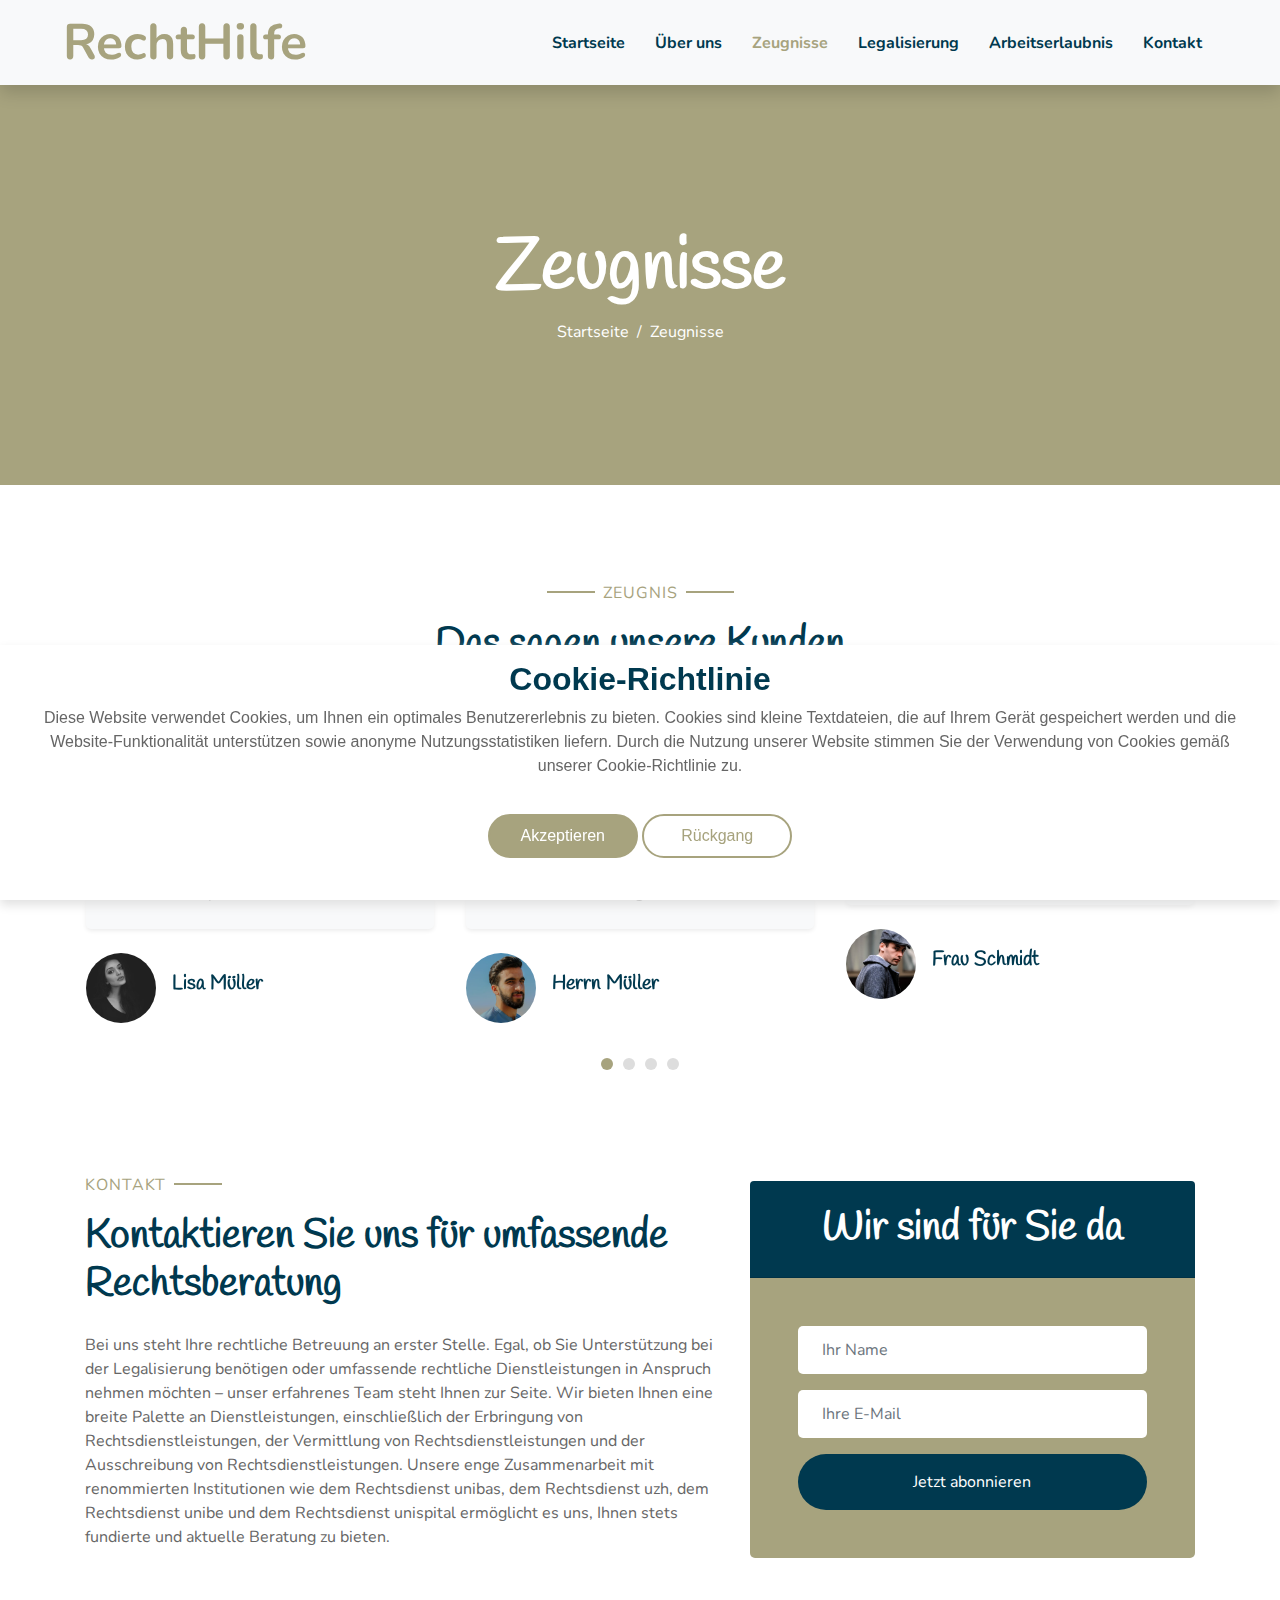
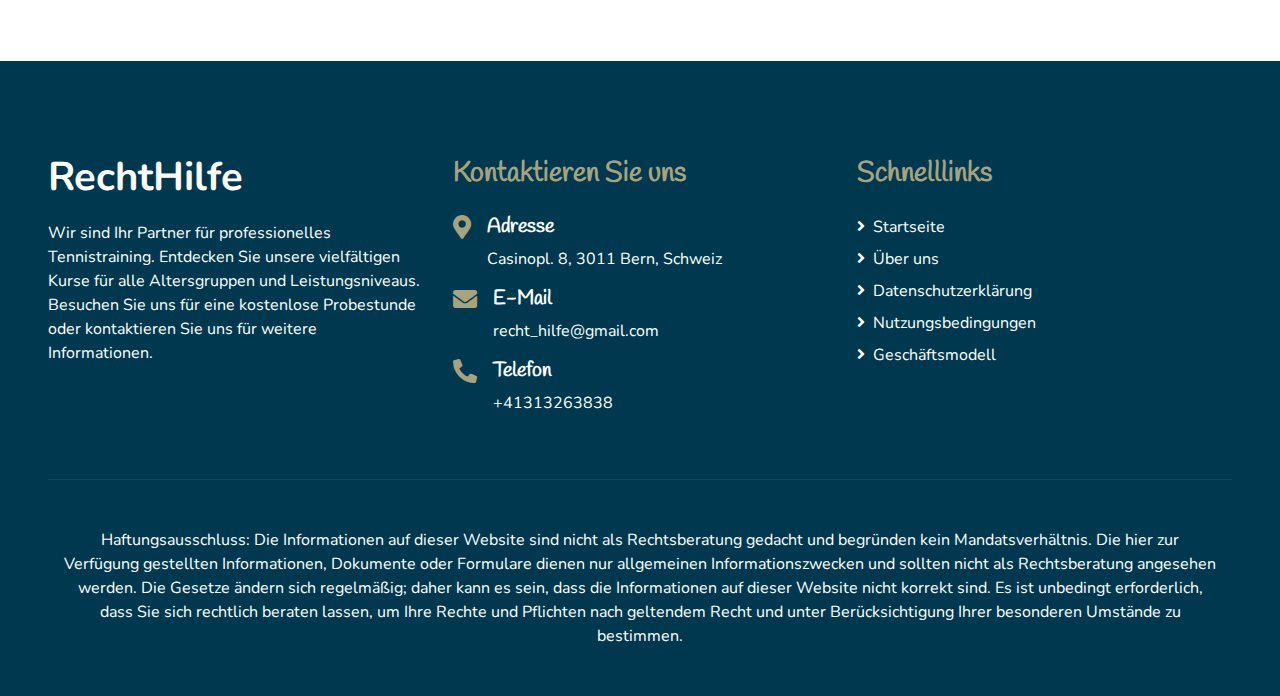
==== commit 0547eed1: "WIP" ====
--- a/testimonials.html
+++ b/testimonials.html
@@ -135,8 +135,12 @@
                         <div class="d-flex align-items-center">
                             <img
                                 class="rounded-circle"
-                                src="img/testimonial-1.jpg"
-                                style="width: 70px; height: 70px"
+                                src="img/testimonial-3.jpg"
+                                style="
+                                    width: 70px;
+                                    height: 70px;
+                                    object-fit: cover;
+                                "
                                 alt="Image"
                             />
                             <div class="pl-3">
@@ -158,8 +162,12 @@
                         <div class="d-flex align-items-center">
                             <img
                                 class="rounded-circle"
-                                src="img/testimonial-2.jpg"
-                                style="width: 70px; height: 70px"
+                                src="img/testimonial-4.jpg"
+                                style="
+                                    width: 70px;
+                                    height: 70px;
+                                    object-fit: cover;
+                                "
                                 alt="Image"
                             />
                             <div class="pl-3">
@@ -180,12 +188,16 @@
                         <div class="d-flex align-items-center">
                             <img
                                 class="rounded-circle"
-                                src="img/testimonial-3.jpg"
-                                style="width: 70px; height: 70px"
+                                src="img/testimonial-2.jpg"
+                                style="
+                                    width: 70px;
+                                    height: 70px;
+                                    object-fit: cover;
+                                "
                                 alt="Image"
                             />
                             <div class="pl-3">
-                                <h5>Herrn Wagner</h5>
+                                <h5>Anna Wagner</h5>
                             </div>
                         </div>
                     </div>
@@ -203,8 +215,12 @@
                         <div class="d-flex align-items-center">
                             <img
                                 class="rounded-circle"
-                                src="img/testimonial-4.jpg"
-                                style="width: 70px; height: 70px"
+                                src="img/testimonial-1.jpg"
+                                style="
+                                    width: 70px;
+                                    height: 70px;
+                                    object-fit: cover;
+                                "
                                 alt="Image"
                             />
                             <div class="pl-3">
